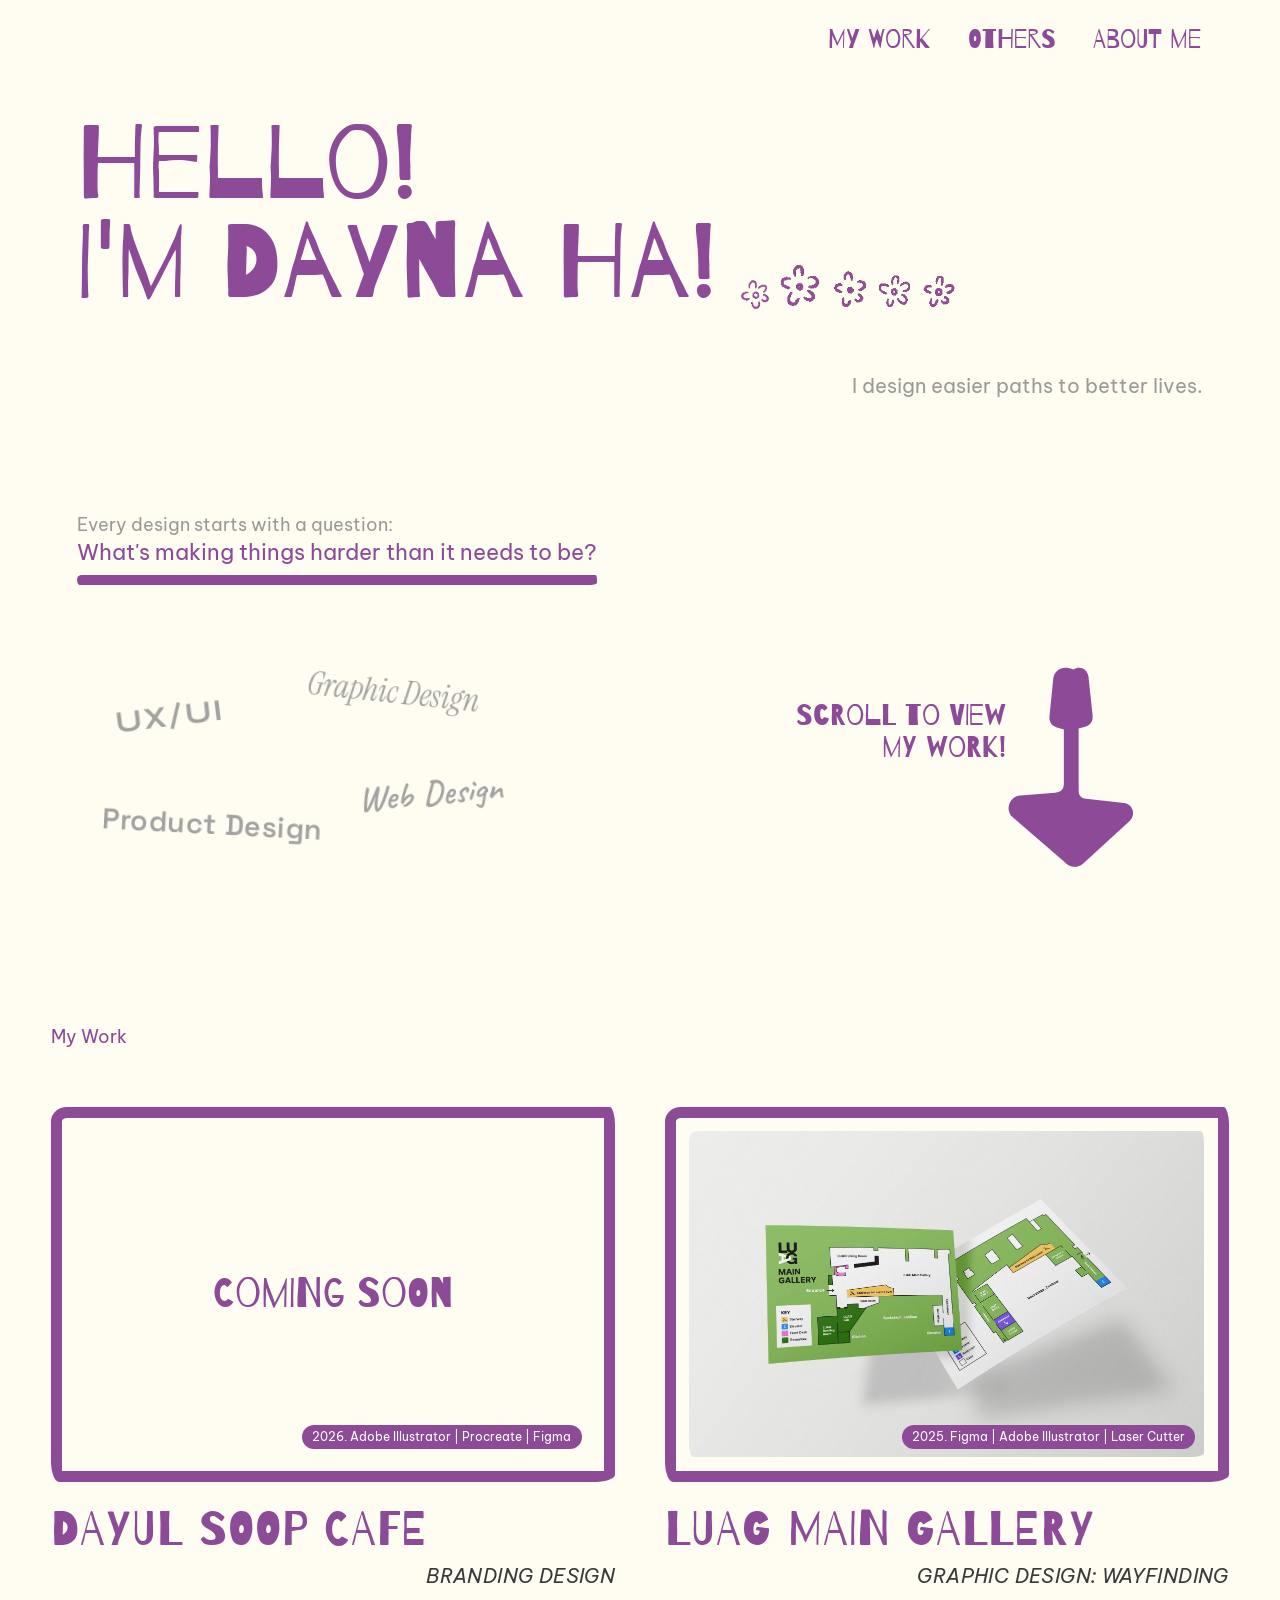
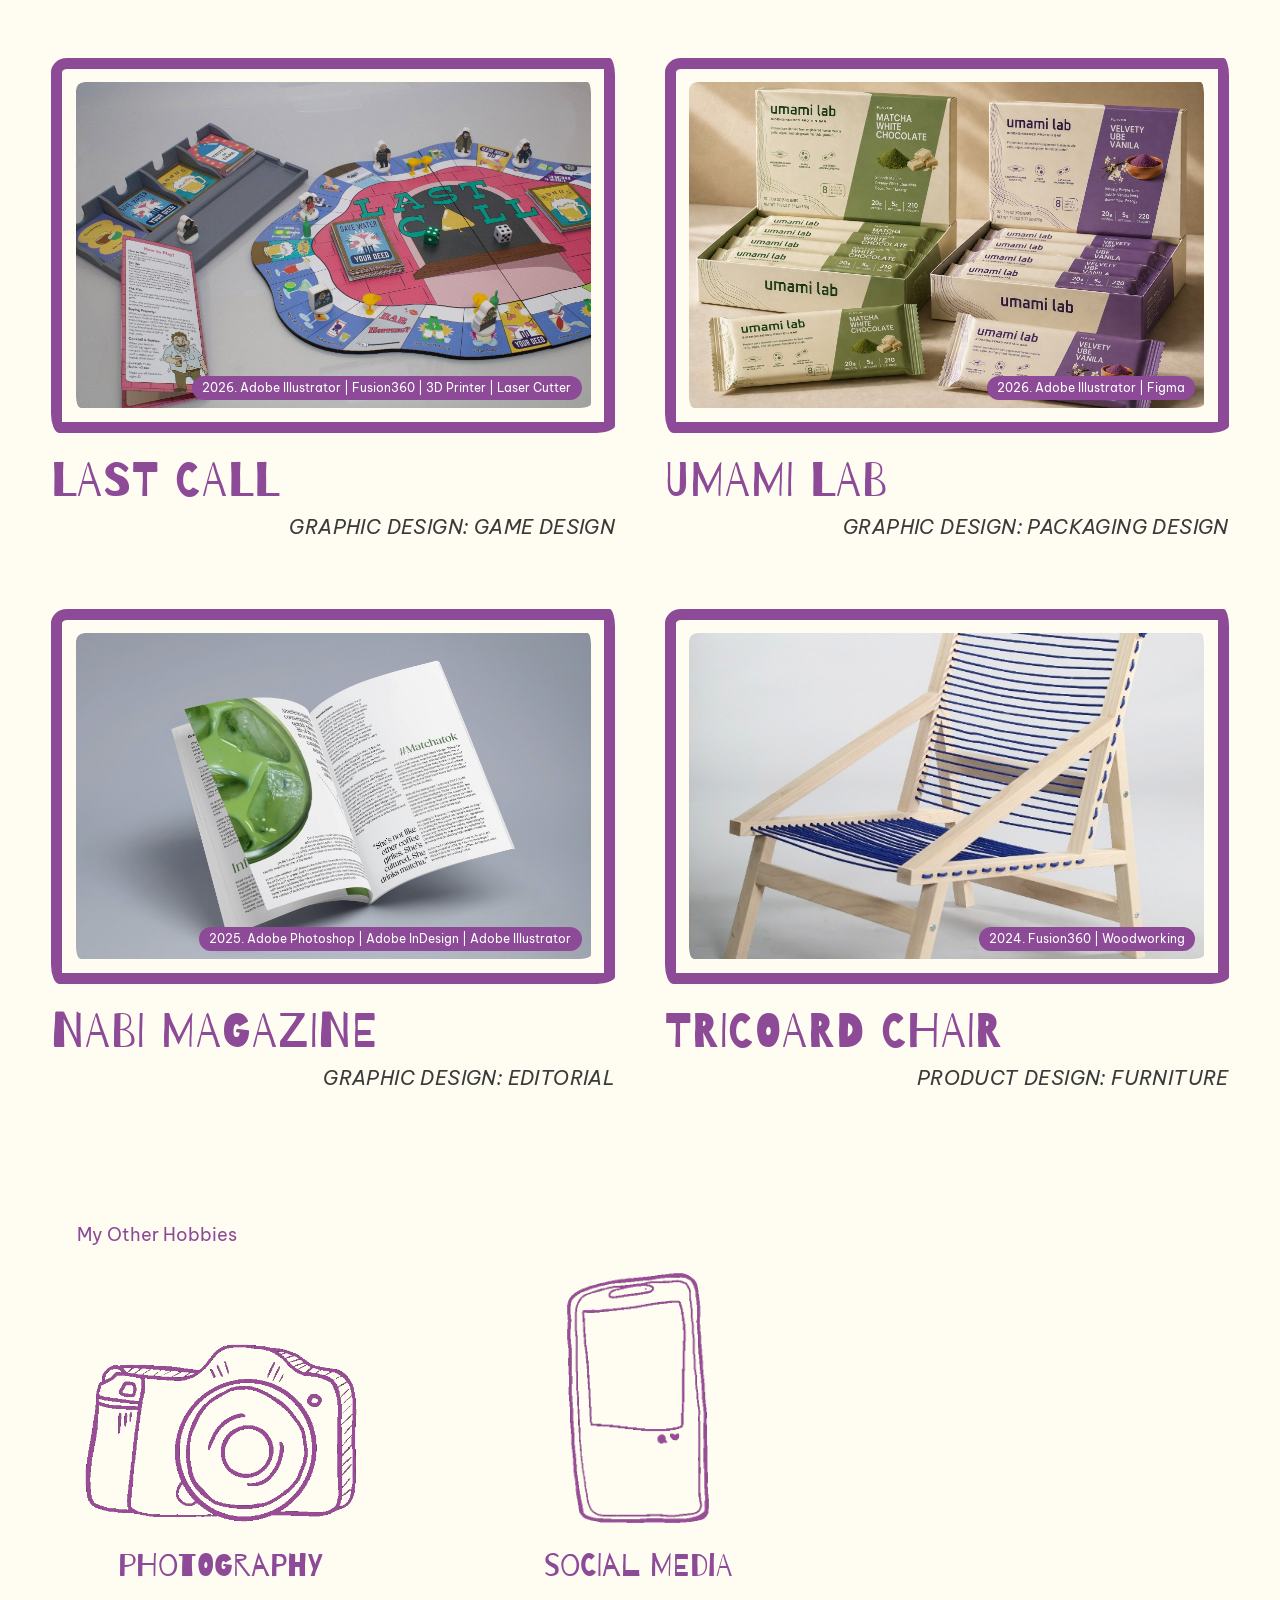
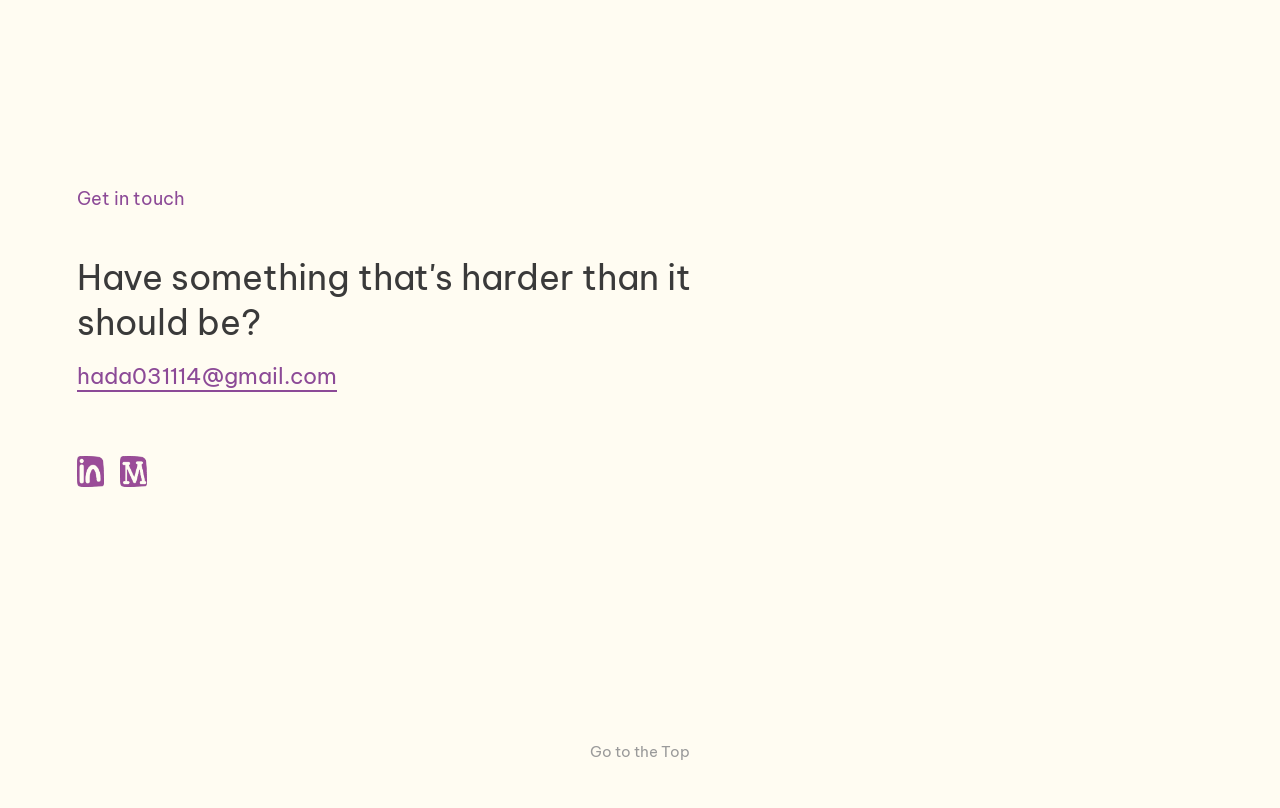
==== index.html @ fc23789c "others update" ====
<!DOCTYPE html>
<html lang="en">
<head>
<meta charset="UTF-8">
<meta name="viewport" content="width=device-width, initial-scale=1.0">
<title>Dayna Ha Portfolio</title>
<link rel="icon" href="assets/favicon.png?v=flower3" type="image/png">
<link rel="apple-touch-icon" href="assets/favicon.png?v=flower3">
<link rel="preconnect" href="https://fonts.googleapis.com">
<link rel="preconnect" href="https://fonts.gstatic.com" crossorigin>
<link href="https://fonts.googleapis.com/css2?family=Barrio&family=Be+Vietnam+Pro:ital,wght@0,400;0,500;0,600;1,400;1,600;1,700&family=Caveat:wght@500;600&family=Instrument+Serif:ital@0;1&family=Space+Grotesk:wght@500;600&family=Syne:wght@600;700&display=swap" rel="stylesheet">
<link rel="stylesheet" href="style.css?v=medium10">
</head>
<body class="be-vietnam-pro-regular">

  <nav class="site-nav" aria-label="Primary">
    <a class="site-nav-link barrio-regular" href="#about">My Work</a>
    <a class="site-nav-link barrio-regular" href="#hobbies">Others</a>
    <a class="site-nav-link barrio-regular" href="about.html" id="navAbout">About Me</a>
  </nav>

  <div class="nav-about-cue" id="navAboutCue" aria-hidden="true">
    <svg class="nav-about-cue-arrow" viewBox="0 0 80 130" xmlns="http://www.w3.org/2000/svg" aria-hidden="true">
      <path fill="currentColor" d="M41.5 8c3.2-2.4 8.2-.6 8.8 4.2l2.4 22.8c.4 3.6-1.6 6-5 6.8l-3.2.8v36.6c0 2.8 1.4 4.4 4.4 4.8l22.2 2.4c5.2.6 7.4 6.8 3.4 10.6L47.2 122c-3.2 3-8.4 2.6-11-.8L5.4 94.6c-4.4-4.6-1.4-12.2 4.8-12.6l20.6-1.6c3.4-.2 5-2.2 5-5.2V43.2l-3.6-1c-3.4-.8-5.4-3.6-4.8-7.2L29.6 13c.8-4.6 5.4-7.8 11.9-5z"/>
    </svg>
  </div>

  <!-- ============ HERO ============ -->
  <div class="hero-pin" id="heroPin">
  <section class="hero" id="hero">
    <div class="hero-top">
      <div class="hero-name-wrap">
        <h1 class="hero-name barrio-regular">
          Hello!<br>
          I'm Dayna Ha!
        </h1>
        <div class="hero-flowers" aria-hidden="true">
          <img class="hero-flower" src="assets/hero-flower-1.png" alt="">
          <img class="hero-flower" src="assets/hero-flower-2.png" alt="">
          <img class="hero-flower" src="assets/hero-flower-3.png" alt="">
          <img class="hero-flower" src="assets/hero-flower-4.png" alt="">
          <img class="hero-flower" src="assets/hero-flower-5.png" alt="">
        </div>
      </div>
      <p class="hero-tagline" id="heroTagline">I design easier paths to better lives.</p>
    </div>

    <div class="hero-question">
      <p class="hero-question-label">Every design starts with a question:</p>
      <p class="hero-question-main">What's making things harder than it needs to <span class="hero-stroke">be?</span></p>
    </div>

    <div class="discipline-scatter" id="disciplines" aria-label="Design disciplines">
      <p class="discipline discipline--ux">UX/UI</p>
      <p class="discipline discipline--graphic">Graphic Design</p>
      <p class="discipline discipline--product">Product Design</p>
      <p class="discipline discipline--web">Web Design</p>
    </div>

    <div class="scroll-cue" id="scrollCue" aria-hidden="true">
      <p class="scroll-cue-label barrio-regular">Scroll to view<br>my work!</p>
      <svg class="scroll-cue-arrow" viewBox="0 0 80 130" xmlns="http://www.w3.org/2000/svg" aria-hidden="true">
        <path fill="currentColor" d="M41.5 8c3.2-2.4 8.2-.6 8.8 4.2l2.4 22.8c.4 3.6-1.6 6-5 6.8l-3.2.8v36.6c0 2.8 1.4 4.4 4.4 4.8l22.2 2.4c5.2.6 7.4 6.8 3.4 10.6L47.2 122c-3.2 3-8.4 2.6-11-.8L5.4 94.6c-4.4-4.6-1.4-12.2 4.8-12.6l20.6-1.6c3.4-.2 5-2.2 5-5.2V43.2l-3.6-1c-3.4-.8-5.4-3.6-4.8-7.2L29.6 13c.8-4.6 5.4-7.8 11.9-5z"/>
      </svg>
    </div>
  </section>
  </div>

  <!-- ============ ABOUT ============ -->
  <section class="panel panel-about" id="about">
    <div class="about-blocks" id="aboutBlocks" aria-hidden="true">
      <div class="block gray" data-tilt="12"></div>
      <div class="block gray" data-tilt="24"></div>
      <div class="block gray" data-tilt="0"></div>
      <div class="block gray" data-tilt="0"></div>
      <div class="block gray" data-tilt="-20"></div>
      <div class="block gray" data-tilt="0"></div>
    </div>

    <div class="panel-inner">
      <span class="panel-index">My Work</span>
      <div class="work-feature-grid">
      <div class="work-feature-coming" aria-label="Dayul soop cafe, coming soon">
        <div class="work-feature-frame">
          <div class="work-feature-coming-frame">
            <span class="work-feature-coming-label barrio-regular">Coming Soon</span>
            <span class="work-feature-meta be-vietnam-pro-regular">2026. Adobe Illustrator | Procreate | Figma</span>
          </div>
          <div class="work-feature-caption">
            <span class="work-feature-name">Dayul soop cafe</span>
            <span class="work-feature-title">BRANDING DESIGN</span>
          </div>
        </div>
      </div>
      <a class="work-feature-link" href="luag.html">
        <div class="work-feature-frame">
          <div class="work-feature-clip">
            <div class="work-feature-media">
            <img
              class="work-feature-image"
              src="assets/luag-main-gallery.png"
              alt="LUAG Main Gallery floor map — wayfinding and room layout"
            >
            </div>
            <span class="work-feature-meta be-vietnam-pro-regular">2025. Figma | Adobe Illustrator | Laser Cutter</span>
          </div>
          <div class="work-feature-caption">
            <span class="work-feature-name">LUAG MAIN GALLERY</span>
            <span class="work-feature-title">GRAPHIC DESIGN: WAYFINDING</span>
          </div>
        </div>
      </a>
      <a class="work-feature-link" href="last-call.html">
        <div class="work-feature-frame">
          <div class="work-feature-clip">
            <div class="work-feature-media">
            <img
              class="work-feature-image"
              src="assets/last-call.png"
              alt="Last Call board game — board, cards, pawns, and how-to-play guide"
            >
            </div>
            <span class="work-feature-meta be-vietnam-pro-regular">2026. Adobe Illustrator | Fusion360 | 3D Printer | Laser Cutter</span>
          </div>
          <div class="work-feature-caption">
            <span class="work-feature-name">LAST CALL</span>
            <span class="work-feature-title">GRAPHIC DESIGN: GAME DESIGN</span>
          </div>
        </div>
      </a>
      <a class="work-feature-link" href="umami-lab.html">
        <div class="work-feature-frame">
          <div class="work-feature-clip">
            <div class="work-feature-media">
            <img
              class="work-feature-image"
              src="assets/umami-lab.png"
              alt="Umami Lab bioengineered protein bars — Matcha White Chocolate and Velvety Ube Vanilla"
            >
            </div>
            <span class="work-feature-meta be-vietnam-pro-regular">2026. Adobe Illustrator | Figma</span>
          </div>
          <div class="work-feature-caption">
            <span class="work-feature-name">UMAMI LAB</span>
            <span class="work-feature-title">GRAPHIC DESIGN: PACKAGING DESIGN</span>
          </div>
        </div>
      </a>
      <a class="work-feature-link" href="matchatok.html">
        <div class="work-feature-frame">
          <div class="work-feature-clip">
            <div class="work-feature-media">
            <img
              class="work-feature-image"
              src="assets/matchatok-magazine.png"
              alt="#Matchatok magazine spread — editorial design on American matcha culture"
            >
            </div>
            <span class="work-feature-meta be-vietnam-pro-regular">2025. Adobe Photoshop | Adobe InDesign | Adobe Illustrator</span>
          </div>
          <div class="work-feature-caption">
            <span class="work-feature-name">NABI Magazine</span>
            <span class="work-feature-title">GRAPHIC DESIGN: EDITORIAL</span>
          </div>
        </div>
      </a>
      <a class="work-feature-link" href="lounge-chair.html">
        <div class="work-feature-frame">
          <div class="work-feature-clip">
            <div class="work-feature-media">
            <img
              class="work-feature-image"
              src="assets/lounge-chair.png"
              alt="Minimalist lounge chair — light wood frame with blue cord seat and backrest"
            >
            </div>
            <span class="work-feature-meta be-vietnam-pro-regular">2024. Fusion360 | Woodworking</span>
          </div>
          <div class="work-feature-caption">
            <span class="work-feature-name">Tricoard Chair</span>
            <span class="work-feature-title">PRODUCT DESIGN: FURNITURE</span>
          </div>
        </div>
      </a>
      </div>
    </div>
  </section>

  <!-- ============ HOBBIES ============ -->
  <section class="panel panel-hobbies" id="hobbies">
    <div class="panel-inner hobbies-inner">
      <span class="panel-index">My Other Hobbies</span>
      <div class="hobby-doodles">
        <a class="hobby-link" href="photography.html">
          <figure class="hobby-item">
            <img
              class="hobby-camera"
              src="assets/hobby-camera.png?v=newcam"
              alt=""
            >
            <figcaption class="hobby-label barrio-regular">photography</figcaption>
          </figure>
        </a>
        <a class="hobby-link" href="social-media.html">
          <figure class="hobby-item">
            <img
              class="hobby-phone"
              src="assets/hobby-phone.png?v=1"
              alt=""
            >
            <figcaption class="hobby-label barrio-regular">social media</figcaption>
          </figure>
        </a>
      </div>
    </div>
  </section>

  <!-- ============ CONTACT ============ -->
  <section class="panel panel-contact" id="contact">
    <div class="panel-inner">
      <span class="panel-index">Get in touch</span>
      <h2>Have something that's harder than it should be?</h2>
      <a class="contact-link" href="mailto:hada031114@gmail.com">hada031114@gmail.com</a>
      <div class="contact-socials">
        <a class="contact-social" href="https://www.linkedin.com/in/daynaha" target="_blank" rel="noopener noreferrer" aria-label="LinkedIn" data-label="LinkedIn">
          <img src="assets/linkedin-icon.png?v=noblack1" alt="" width="355" height="398">
        </a>
        <a class="contact-social" href="https://medium.com/@daynaha" target="_blank" rel="noopener noreferrer" aria-label="Medium" data-label="Medium">
          <img src="assets/medium-icon.png" alt="" width="354" height="398">
        </a>
      </div>
    </div>
  </section>

  <a class="to-top be-vietnam-pro-regular" href="#heroPin" id="toTop">Go to the Top</a>

  <script src="script.js?v=hobbyhover1"></script>
</body>
</html>
---- style.css ----
/* ============ Tokens ============ */
:root {
  --purple: #8c4a97;
  --purple-deep: #6f3a7c;
  --gray: #9a9a9a;
  --gray-dark: #7a7a7a;
  --ink: #3a3a3a;
  --paper: #fffcf2;

  --font-display: "Barrio", system-ui;
  --font-body: "Be Vietnam Pro", sans-serif;
  --section-gap: clamp(2.5rem, 5vh, 4.5rem);
}

.barrio-regular {
  font-family: "Barrio", system-ui;
  font-weight: 400;
  font-style: normal;
}

.be-vietnam-pro-regular {
  font-family: "Be Vietnam Pro", sans-serif;
  font-weight: 400;
  font-style: normal;
}

.be-vietnam-pro-medium {
  font-family: "Be Vietnam Pro", sans-serif;
  font-weight: 500;
  font-style: normal;
}

* { box-sizing: border-box; }

html {
  scroll-behavior: smooth;
}

/* Avoid browser restoring mid-page scroll on refresh */
html, body {
  overflow-anchor: none;
}

body {
  margin: 0;
  background: var(--paper);
  color: var(--ink);
  font-family: "Be Vietnam Pro", sans-serif;
  font-weight: 400;
  font-style: normal;
  overflow-x: hidden;
}

body.custom-cursor-active {
  cursor: none;
}

body.custom-cursor-active a,
body.custom-cursor-active button,
body.custom-cursor-active .site-nav,
body.custom-cursor-active .site-nav-link {
  cursor: none;
}

.custom-cursor {
  position: fixed;
  top: 0;
  left: 0;
  width: 2.55rem;
  aspect-ratio: 559 / 541;
  height: auto;
  margin: 0;
  padding: 0;
  border: none;
  border-radius: 0;
  background: url("assets/cursor.png") no-repeat 0 0 / contain;
  pointer-events: none;
  z-index: 10000;
  transform: translate3d(-100px, -100px, 0);
  transform-origin: 4% 6%;
  backface-visibility: hidden;
  will-change: transform;
}

@media (prefers-reduced-motion: reduce) {
  html { scroll-behavior: auto; }
  .block { animation: none !important; transition: none !important; }
  .scroll-cue-arrow { animation: none; }
  .nav-about-cue-arrow { animation: none; }
  .hero-flower { animation: none !important; }
  .hobby-camera,
  .hobby-phone { animation: none !important; }
  .hobby-camera { transform: rotate(-4deg); }
  .hobby-phone { transform: rotate(5deg); }
  body.custom-cursor-active { cursor: auto; }
  .custom-cursor { display: none; }
}

/* ============ Site nav ============ */
.site-nav {
  position: sticky;
  top: 0;
  z-index: 50;
  display: flex;
  justify-content: flex-end;
  align-items: center;
  flex-wrap: wrap;
  gap: clamp(1rem, 2.5vw, 2.25rem);
  padding: 1.1rem 6vw;
  background: var(--paper);
  overflow: visible;
}

.site-nav-link {
  font-family: var(--font-display);
  font-weight: 400;
  font-size: clamp(1.05rem, 2vw, 1.65rem);
  line-height: 1.2;
  color: var(--purple);
  text-decoration: none;
  flex-shrink: 0;
  white-space: nowrap;
  display: inline-block;
  padding: 0.45rem 0.15rem;
  transform: scale(1);
  transform-origin: center;
  transition: color 0.2s ease, transform 0.18s ease;
}

.site-nav-link:hover,
.site-nav-link.is-hot,
.site-nav-link[aria-current="page"] {
  color: var(--purple-deep);
}

@media (hover: hover) and (pointer: fine) {
  .site-nav-link:hover,
  .site-nav-link.is-hot {
    transform: scale(1.16);
  }
}

.nav-about-cue {
  position: fixed;
  top: 0;
  left: 0;
  z-index: 60;
  color: var(--purple);
  pointer-events: none;
  opacity: 0;
  visibility: hidden;
  transition: opacity 0.35s ease, visibility 0.35s ease;
}

.nav-about-cue.is-visible {
  opacity: 1;
  visibility: visible;
}

.nav-about-cue-arrow {
  width: clamp(2rem, 3.5vw, 2.75rem);
  height: auto;
  display: block;
  transform: rotate(180deg);
  animation: nav-about-bounce 1.8s ease-in-out infinite;
}

@keyframes nav-about-bounce {
  0%, 100% { transform: rotate(180deg) translateY(0); }
  50%      { transform: rotate(180deg) translateY(-24px); }
}

/* ============ Hero ============ */
.hero-pin {
  /* Height set in JS so the hero stays pinned through drop + shake */
  min-height: 100vh;
  position: relative;
}

.hero {
  position: sticky;
  top: 0;
  min-height: 100vh;
  height: 100vh;
  /* One vertical unit: all hero height gaps are multiples of --hero-gap */
  --hero-gap: 3.2vh;
  padding: calc(var(--hero-gap) * 1.25) 6vw calc(var(--hero-gap) * 3.1);
  overflow: hidden;
  background: var(--paper);
  isolation: isolate;
}

.hero.is-releasing {
  overflow: visible;
}

.hero-name-wrap {
  display: inline-grid;
  grid-template-columns: max-content auto;
  align-items: end;
  column-gap: 0.32em;
  max-width: 100%;
}

.hero-name {
  font-family: var(--font-display);
  font-weight: 400;
  color: var(--purple);
  font-size: clamp(3rem, 9vw, 6.5rem);
  line-height: 0.95;
  margin: 0;
  letter-spacing: 0.01em;
}

.hero-flowers {
  display: flex;
  align-items: flex-end;
  gap: 0.22em;
  height: clamp(2rem, 6vw, 4.2rem);
  margin-bottom: 0.14em;
  margin-left: 0.4cm;
  pointer-events: none;
  user-select: none;
}

.hero-flower {
  display: block;
  height: 78%;
  width: auto;
  transform-origin: center center;
  animation: flower-spin 14s linear infinite;
}

.hero-flower:nth-child(1) {
  height: 52%;
}

.hero-flower:nth-child(2) {
  height: 78%;
  animation-duration: 18s;
  animation-direction: reverse;
}

.hero-flower:nth-child(3) {
  height: 68%;
  animation-duration: 11s;
}

.hero-flower:nth-child(4) {
  height: 62%;
  animation-duration: 16s;
  animation-direction: reverse;
}

.hero-flower:nth-child(5) {
  height: 60%;
  animation-duration: 13s;
}

@keyframes flower-spin {
  from { transform: rotate(0deg); }
  to { transform: rotate(360deg); }
}

.hero-word {
  display: inline-block;
  transition: transform 0.18s ease-out;
  will-change: transform;
}

.hero-top,
.hero-question {
  position: relative;
  z-index: 3;
}

.hero-tagline {
  text-align: right;
  color: var(--gray);
  font-size: clamp(1rem, 1.6vw, 1.35rem);
  margin: calc(var(--hero-gap) * 2.7 - 0.5cm) 0 0;
  max-width: 32ch;
  margin-left: auto;
}

.hero-question {
  /* Keep fixed multiple of --hero-gap (includes prior 1.8cm nudge as ratio) */
  margin-top: calc(var(--hero-gap) * 4);
  max-width: none;
}

.hero-question-label {
  color: var(--gray);
  font-size: clamp(0.95rem, 1.4vw, 1.15rem);
  margin: 0 0 0.12em;
}

.hero-question-main {
  position: relative;
  display: inline-block;
  width: fit-content;
  max-width: 100%;
  color: var(--purple);
  font-weight: 400;
  font-size: clamp(0.72rem, 2.6vw + 0.4rem, 1.4rem);
  margin: 0;
  white-space: nowrap;
}

.hero-question-main::after {
  content: "";
  position: absolute;
  left: 0;
  right: 0;
  top: calc(100% + 0.42em);
  bottom: auto;
  height: 0.42em;
  background: var(--purple);
  border-radius: 1em 0.35em 1.4em 0.55em / 0.9em 1.1em 0.45em 1.2em;
  pointer-events: none;
}

.hero-stroke {
  display: inline;
}

/* ============ Falling block field ============ */
.block-field {
  position: absolute;
  right: calc(7vw - 1.5cm);
  bottom: calc(var(--hero-gap, 3.2vh) * -0.6);
  width: min(28vw, 350px);
  height: min(28vw, 350px);
  pointer-events: none;
  z-index: 1;
  --block-size: 26%;
}

.stack-hint {
  position: absolute;
  right: calc(7vw - 1.5cm + min(28vw, 350px) + 1.2rem);
  bottom: calc(var(--hero-gap, 3.2vh) * -0.6 + min(28vw, 350px) * 0.28);
  max-width: min(22ch, 28vw);
  margin: 0;
  font-family: var(--font-display);
  font-weight: 400;
  font-size: clamp(1.05rem, 2vw, 1.55rem);
  line-height: 1.15;
  color: var(--purple);
  text-align: right;
  pointer-events: none;
  z-index: 2;
  opacity: 0;
  transform: translate3d(0, 8px, 0);
  transition: opacity 1.1s ease, transform 1.1s ease;
}

.stack-hint.is-visible {
  opacity: 1;
  transform: translate3d(0, 0, 0);
}

.block {
  position: absolute;
  width: var(--block-size, 26%);
  height: var(--block-size, 26%);
  aspect-ratio: 1 / 1;
  border-radius: 30% 32% 34% 28% / 32% 30% 32% 34%;
  will-change: transform, opacity;
  transform-origin: center center;
  --tilt: 0deg;
  --mag-x: 0px;
  --mag-y: 0px;
  opacity: 0;
  animation: none;
  box-sizing: border-box;
  flex-shrink: 0;
}

.block.gray   { background: var(--gray); }
.block.purple { background: var(--purple); }
.block.to-grey {
  background: var(--gray) !important;
  transition: background 0.35s ease;
  box-shadow: 0 6px 18px rgba(0, 0, 0, 0.12);
}

/* Landing cluster: hover any box to see Scroll! */
.block-field.is-landed:not(.is-exiting) .block {
  pointer-events: auto;
  cursor: none;
}

.block-field.is-landed:not(.is-exiting) .block::after {
  content: "Scroll!";
  position: absolute;
  left: 50%;
  top: 50%;
  transform: translate(-50%, -50%);
  font-family: var(--font-body);
  font-weight: 400;
  font-style: normal;
  font-size: clamp(0.72rem, 1.1vw, 0.9rem);
  line-height: 1;
  color: var(--purple);
  background: #ffffff;
  padding: 0.35rem 0.5rem;
  white-space: nowrap;
  opacity: 0;
  pointer-events: none;
  transition: opacity 0.25s ease;
  z-index: 2;
  box-shadow: 0 3px 10px rgba(0, 0, 0, 0.1);
}

.block-field.is-landed:not(.is-exiting) .block:hover::after {
  opacity: 1;
}

.tower-more {
  position: absolute;
  display: block;
  z-index: 50;
  pointer-events: none;
  opacity: 0;
  visibility: hidden;
  text-decoration: none;
  color: var(--purple);
  font-family: var(--font-body);
  font-weight: 400;
  font-style: normal;
  transition: opacity 0.35s ease;
}

.tower-more.is-ready {
  pointer-events: auto;
  opacity: 1;
  visibility: visible;
}

.tower-more-label {
  position: absolute;
  left: 50%;
  top: 50%;
  transform: translate(-50%, -50%);
  white-space: nowrap;
  font-size: clamp(0.72rem, 1.1vw, 0.85rem);
  letter-spacing: 0.01em;
  opacity: 0;
  transition: opacity 0.3s ease;
  pointer-events: none;
  padding: 0.3rem 0.55rem;
  border-radius: 999px;
  background: #ffffff;
  color: var(--purple);
  box-shadow: 0 3px 12px rgba(0, 0, 0, 0.1);
}

.tower-more.is-ready:hover .tower-more-label,
.tower-more.is-ready:focus-visible .tower-more-label {
  opacity: 1;
}

#cascadeLayer .block {
  width: auto;
  height: auto;
  box-sizing: border-box;
  flex-shrink: 0;
}

.tower-phew {
  position: absolute;
  z-index: 51;
  margin: 0;
  max-width: min(18ch, 32vw);
  font-family: var(--font-display);
  font-weight: 400;
  font-size: clamp(1.15rem, 2.2vw, 1.7rem);
  line-height: 1.1;
  color: var(--purple);
  text-align: right;
  pointer-events: none;
  opacity: 0;
  transform: translate3d(0, 8px, 0);
  transition: opacity 0.7s ease, transform 0.7s ease;
  display: flex;
  flex-direction: column;
  align-items: flex-end;
  gap: 0.55rem;
}

.tower-phew.is-visible {
  opacity: 1;
  transform: translate3d(0, 0, 0);
}

.tower-phew-text {
  display: block;
}

.tower-phew-arrow {
  position: relative;
  display: block;
  width: 52px;
  height: 14px;
  margin-right: 0.15rem;
}

.tower-phew-arrow::before {
  content: "";
  position: absolute;
  left: 0;
  top: 50%;
  width: calc(100% - 11px);
  height: 2px;
  background: var(--purple);
  transform: translateY(-50%);
}

.tower-phew-arrow::after {
  content: "";
  position: absolute;
  right: 0;
  top: 50%;
  width: 0;
  height: 0;
  border-top: 7px solid transparent;
  border-bottom: 7px solid transparent;
  border-left: 12px solid var(--purple);
  transform: translateY(-50%);
}

.to-top {
  display: block;
  width: fit-content;
  margin: 0 auto calc(var(--section-gap, 3.5rem) * 0.7);
  padding: 0 6vw calc(var(--section-gap, 3.5rem) * 0.35);
  color: var(--gray);
  font-family: var(--font-body);
  font-weight: 400;
  font-size: 0.95rem;
  text-decoration: none;
  text-align: center;
  transition: color 0.2s ease;
}

.to-top:hover {
  color: var(--gray-dark);
}

.hobby-detail .to-top {
  margin-bottom: -2cm;
  padding-bottom: 0;
}

/* mid-drop / bounce / exit: JS owns transform */
.block-field.is-dropping .block,
.block-field.is-bouncing .block,
.block-field.is-exiting .block {
  animation: none;
}

.block-field.is-exiting .block,
.block-field.is-bouncing .block {
  opacity: 1 !important;
}

/* after landing in hero: slow shake (keeps going while grey) */
.block-field.is-landed .block {
  opacity: 1;
  animation: shake 1.15s ease-in-out infinite;
}

.block-field.is-exiting .block,
.block-field.is-gone .block {
  opacity: 1;
}

.block-field.is-gone {
  visibility: hidden;
}

/* initial scatter (font-drop landing) */
.block:nth-child(1) { top: 10%; left: 32%; animation-delay: 0s;   --tilt: -20deg; }
.block:nth-child(2) { top: calc(26% + 0.5cm); left: 10%; animation-delay: .5s;  --tilt: 20deg; }
.block:nth-child(3) { top: calc(28% + 0.5cm); left: 50%; animation-delay: 1s;   --tilt: 0deg; }
.block:nth-child(4) { top: calc(48% + 1cm);  left: 2%;  animation-delay: .2s;  --tilt: 0deg; }
.block:nth-child(5) { top: calc(50% + 1cm);  left: 30%; animation-delay: .8s;  --tilt: -20deg; }
.block:nth-child(6) { top: calc(48% + 1cm);  left: 58%; animation-delay: 1.3s; --tilt: 0deg; }

@keyframes shake {
  0%, 100% { transform: rotate(calc(var(--tilt) - 2deg)) translate3d(var(--mag-x, 0px), var(--mag-y, 0px), 0); }
  25%      { transform: rotate(calc(var(--tilt) + 3deg)) translate3d(calc(var(--mag-x, 0px) + 2px), calc(var(--mag-y, 0px) - 1px), 0); }
  50%      { transform: rotate(calc(var(--tilt) - 3deg)) translate3d(calc(var(--mag-x, 0px) - 2px), calc(var(--mag-y, 0px) + 2px), 0); }
  75%      { transform: rotate(calc(var(--tilt) + 2deg)) translate3d(calc(var(--mag-x, 0px) + 1px), calc(var(--mag-y, 0px) - 1px), 0); }
}

/* ============ Discipline scatter (in hero, near scroll arrow) ============ */
.discipline-scatter {
  position: absolute;
  left: 0;
  right: 0;
  bottom: calc(var(--hero-gap) * 3.4);
  z-index: 2;
  width: 100%;
  height: min(32vh, 16rem);
  margin: 0;
  padding: 0;
  background: transparent;
  overflow: visible;
  pointer-events: none;
}

.discipline {
  position: absolute;
  margin: 0;
  color: var(--gray);
  line-height: 1;
  white-space: nowrap;
  opacity: 0.92;
  --mag-x: 0px;
  --mag-y: 0px;
  transform: rotate(var(--tilt, 0deg)) translate3d(var(--mag-x), var(--mag-y), 0);
  will-change: transform;
}

.discipline--ux {
  left: 9vw;
  bottom: 59%;
  --tilt: -7deg;
  font-family: "Syne", "Be Vietnam Pro", sans-serif;
  font-weight: 700;
  font-size: clamp(1.25rem, 2.8vw, 1.9rem);
  letter-spacing: 0.04em;
  animation: discipline-drift-a 7s ease-in-out infinite;
}

.discipline--graphic {
  left: 24vw;
  bottom: 68%;
  --tilt: 6deg;
  font-family: "Instrument Serif", Georgia, serif;
  font-weight: 400;
  font-style: italic;
  font-size: clamp(1.3rem, 3vw, 2rem);
  animation: discipline-drift-b 8.5s ease-in-out infinite;
}

.discipline--product {
  left: 8vw;
  bottom: 17%;
  --tilt: 3deg;
  font-family: "Space Grotesk", "Be Vietnam Pro", sans-serif;
  font-weight: 600;
  font-size: clamp(1.2rem, 2.6vw, 1.8rem);
  letter-spacing: 0.02em;
  animation: discipline-drift-c 6.5s ease-in-out infinite;
}

.discipline--web {
  left: 28vw;
  bottom: 28%;
  --tilt: -5deg;
  font-family: "Caveat", "Barrio", cursive;
  font-weight: 600;
  font-size: clamp(1.5rem, 3.4vw, 2.25rem);
  animation: discipline-drift-a 9s ease-in-out infinite reverse;
}

@keyframes discipline-drift-a {
  0%, 100% { translate: 0 0; }
  50% { translate: 0 -0.35rem; }
}

@keyframes discipline-drift-b {
  0%, 100% { translate: 0 0; }
  50% { translate: 0.25rem -0.2rem; }
}

@keyframes discipline-drift-c {
  0%, 100% { translate: 0 0; }
  50% { translate: -0.2rem 0.25rem; }
}

@media (prefers-reduced-motion: reduce) {
  .discipline { animation: none; }
}

/* About landing cluster — same pile, all grey */
.panel-about {
  overflow: visible;
  border-top: none;
  align-items: flex-start;
  flex-direction: column;
  padding-top: calc(var(--section-gap, 3.5rem) * 1.15);
}

.about-blocks {
  position: absolute;
  right: calc(7vw - 1.5cm);
  bottom: calc(var(--section-gap) * 1.4);
  top: auto;
  width: min(28vw, 350px);
  height: min(28vw, 350px);
  pointer-events: none;
  z-index: 0;
  opacity: 0;
  --block-size: 26%;
}

.about-blocks.is-visible {
  opacity: 1;
}

.about-blocks .block {
  opacity: 0;
  background: var(--gray);
  animation: none;
  box-shadow: 0 6px 18px rgba(0, 0, 0, 0.1);
}

.about-blocks.is-visible .block {
  animation: none;
  opacity: 1;
  transform: rotate(var(--tilt)) translate3d(var(--mag-x, 0px), var(--mag-y, 0px), 0);
}

.about-blocks .block:nth-child(1) { top: 10%; left: 32%; --tilt: -20deg; }
.about-blocks .block:nth-child(2) { top: calc(26% + 0.5cm); left: 10%; --tilt: 20deg; }
.about-blocks .block:nth-child(3) { top: calc(28% + 0.5cm); left: 50%; --tilt: 0deg; }
.about-blocks .block:nth-child(4) { top: calc(48% + 1cm);  left: 2%;  --tilt: 0deg; }
.about-blocks .block:nth-child(5) { top: calc(50% + 1cm);  left: 30%; --tilt: -20deg; }
.about-blocks .block:nth-child(6) { top: calc(48% + 1cm);  left: 58%; --tilt: 0deg; }

.panel-about .panel-inner {
  position: relative;
  z-index: 1;
  transform: none;
  width: 100%;
  max-width: none;
  margin-left: 0;
  margin-right: 0;
}

.panel-about .panel-index {
  font-family: "Be Vietnam Pro", sans-serif;
  font-weight: 400;
  font-style: normal;
  font-size: 1.1rem;
  margin-bottom: calc(var(--section-gap, 3.5rem) * 1.3);
  display: block;
  color: var(--purple);
  position: relative;
  z-index: 2;
}

/* ============ Scroll cue ============ */
.scroll-cue {
  position: absolute;
  right: 14vw;
  bottom: calc(var(--hero-gap) * 3.6);
  left: auto;
  transform: none;
  display: flex;
  align-items: flex-end;
  gap: 0.85rem;
  color: var(--purple);
  z-index: 3;
  pointer-events: none;
}

.scroll-cue-label {
  margin: 0;
  font-family: var(--font-display);
  font-weight: 400;
  font-size: clamp(1.15rem, 2.4vw, 1.8rem);
  line-height: 1.1;
  text-align: right;
  max-width: none;
  flex-shrink: 0;
  transform: translate(calc(2rem + 0.6cm), calc(var(--hero-gap) * -3.9));
}

.scroll-cue-arrow {
  width: clamp(5.5rem, 11vw, 8.5rem);
  height: auto;
  display: block;
  flex-shrink: 0;
  position: relative;
  left: 1cm;
  animation: cue-bounce 1.8s ease-in-out infinite;
}

@keyframes cue-bounce {
  0%, 100% { transform: translateY(0); }
  50%      { transform: translateY(0.35em); }
}

/* ============ Content panels ============ */
.panel {
  position: relative;
  min-height: auto;
  display: flex;
  align-items: center;
  padding: var(--section-gap) 6vw;
  border-top: none;
}

.panel-inner { max-width: 620px; }

.panel-index {
  display: inline-block;
  color: var(--purple);
  font-weight: 400;
  font-size: 1.1rem;
  margin-bottom: var(--section-gap, 3.5rem);
}

.panel h2 {
  font-family: "Be Vietnam Pro", sans-serif;
  font-weight: 400;
  font-size: clamp(1.5rem, 3vw, 2.2rem);
  line-height: 1.3;
  color: var(--ink);
  margin: 0 0 1.2rem;
}

.panel p {
  color: var(--gray-dark);
  font-size: 1.05rem;
  line-height: 1.7;
  max-width: 60ch;
}

.panel-about.panel {
  padding-left: 4vw;
  padding-right: 4vw;
}

.panel-about .panel-inner {
  max-width: none;
  width: 100%;
}

.panel-about .work-feature-grid {
  display: grid;
  grid-template-columns: repeat(2, minmax(0, 1fr));
  gap: calc(var(--section-gap, 3.5rem) * 1.55) calc(var(--section-gap, 3.5rem) * 1.1);
  width: 100%;
  margin: calc(var(--section-gap, 3.5rem) * 0.45) 0 calc(var(--section-gap, 3.5rem) * 0.55);
}

.panel-about .work-feature-link {
  display: block;
  width: 100%;
  max-width: none;
  margin: 0;
  text-decoration: none;
  color: inherit;
}

.panel-about .work-feature-link:last-of-type {
  margin-bottom: 0;
}

.panel-about .work-feature-frame {
  display: block;
  width: 100%;
  padding: 0;
  border-radius: 0;
  background: transparent;
}

.panel-about .work-feature-caption {
  display: flex;
  flex-direction: column;
  align-items: stretch;
  gap: 0.35rem;
  margin-top: 1.25rem;
}

.panel-about .work-feature-name {
  font-family: var(--font-display);
  font-weight: 400;
  font-style: normal;
  font-size: clamp(2.1rem, 3.8vw, 3.2rem);
  color: var(--purple);
  letter-spacing: 0.02em;
  text-transform: uppercase;
  flex-shrink: 0;
  align-self: flex-start;
}

.panel-about .work-feature-title {
  display: block;
  margin-top: 0;
  font-family: var(--font-body);
  font-weight: 400;
  font-style: italic;
  font-size: clamp(1rem, 1.6vw, 1.25rem);
  color: var(--ink);
  text-align: right;
  letter-spacing: 0.02em;
  text-transform: uppercase;
  align-self: stretch;
}

.panel-about .work-feature-meta {
  position: absolute;
  right: calc(var(--media-inset) + var(--meta-gap));
  bottom: calc(var(--media-inset) + var(--meta-gap));
  z-index: 2;
  display: block;
  width: fit-content;
  max-width: calc(100% - (var(--media-inset) * 2) - 0.5rem);
  margin: 0;
  padding: 0.28rem 0.65rem;
  border-radius: 999px;
  background: var(--purple);
  color: #ffffff;
  font-family: var(--font-body);
  font-weight: 400;
  font-style: normal;
  font-size: clamp(0.65rem, 1vw, 0.78rem);
  line-height: 1.2;
  white-space: nowrap;
  overflow: hidden;
  text-overflow: ellipsis;
}

.panel-about .work-feature-clip {
  --media-inset: 0.85rem;
  --meta-gap: 0.55rem;
  position: relative;
  border-radius: 1em 0.35em 1.4em 0.55em / 0.9em 1.1em 0.45em 1.2em;
  overflow: hidden;
  aspect-ratio: 1024 / 682;
  width: 100%;
  margin: 0;
  border: 0.7rem solid var(--purple);
  background: var(--paper);
  padding: var(--media-inset);
  box-shadow: none;
  box-sizing: border-box;
}

.panel-about .work-feature-media {
  position: absolute;
  inset: var(--media-inset);
  overflow: hidden;
  border-radius: 0.55em 0.2em 0.75em 0.3em / 0.5em 0.65em 0.25em 0.7em;
}

.panel-about .work-feature-image {
  display: block;
  width: 100%;
  height: 100%;
  object-fit: cover;
  object-position: center center;
  border-radius: inherit;
  transition: transform 0.5s ease, filter 0.35s ease;
  transform-origin: center center;
  will-change: transform;
}

.panel-about .work-feature-image--raised {
  object-position: center calc(50% - 3cm);
}

@media (hover: hover) and (pointer: fine) {
  .panel-about .work-feature-link:hover .work-feature-image {
    transform: scale(1.12);
    filter: brightness(0.72);
  }
}

.panel-about .work-feature-coming {
  display: block;
  width: 100%;
}

.panel-about .work-feature-coming-frame {
  --media-inset: 0.85rem;
  --meta-gap: 0.55rem;
  position: relative;
  display: flex;
  align-items: center;
  justify-content: center;
  aspect-ratio: 1024 / 682;
  width: 100%;
  border: 0.7rem solid var(--purple);
  border-radius: 1em 0.35em 1.4em 0.55em / 0.9em 1.1em 0.45em 1.2em;
  background: var(--paper);
  box-sizing: border-box;
  padding: 0.85rem;
  overflow: hidden;
}

.panel-about .work-feature-coming-label {
  font-family: var(--font-display);
  font-weight: 400;
  font-size: clamp(1.8rem, 3.2vw, 2.8rem);
  line-height: 1;
  color: var(--purple);
  text-align: center;
}

/* ============ Project pages ============ */
.project-page {
  min-height: 100vh;
}

.project {
  max-width: 980px;
  margin: 0 auto;
  padding: 8vh 6vw 12vh;
}

.about-page {
  max-width: none;
  width: 100%;
  margin-left: 0;
  margin-right: 0;
  padding-top: 2.5vh;
  padding-left: 4vw;
  padding-right: 4vw;
  padding-bottom: 10vh;
  box-sizing: border-box;
}

.about-page .project-back {
  margin-bottom: 1.25rem;
}

.about-page .project-index,
.about-page .about-name,
.about-page .about-tagline {
  position: relative;
  top: 0.5cm;
}

.about-page .about-copy p {
  max-width: none;
  width: 100%;
}

.project-back {
  display: inline-block;
  margin-bottom: 2.5rem;
  color: var(--purple);
  font-size: 0.95rem;
  text-decoration: none;
  border-bottom: 1px solid transparent;
  transition: border-color 0.2s ease;
}

.project-back:hover {
  border-color: var(--purple);
}

.project-index {
  display: block;
  color: var(--purple);
  font-weight: 500;
  font-size: clamp(1.1rem, 1.8vw, 1.4rem);
  margin-bottom: 0.85rem;
}

.project-title {
  font-family: "Be Vietnam Pro", sans-serif;
  font-weight: 400;
  font-size: clamp(1.5rem, 3vw, 2.2rem);
  line-height: 1.3;
  color: var(--ink);
  margin: 0 0 2rem;
}

.about-name {
  font-family: var(--font-display);
  color: var(--purple);
  font-size: clamp(2.4rem, 7vw, 4.8rem);
  line-height: 0.95;
  margin: 0 0 1.2rem;
}

.about-tagline {
  color: var(--gray);
  font-size: clamp(1rem, 1.6vw, 1.35rem);
  margin: 0 0 2.5rem;
  max-width: none;
  white-space: nowrap;
}

.about-layout {
  display: grid;
  grid-template-columns: minmax(300px, 440px) minmax(0, 1fr);
  gap: clamp(2rem, 4vw, 3.5rem);
  align-items: start;
  width: 100%;
  margin-left: 0;
}

.about-copy {
  font-family: var(--font-body);
  width: 100%;
}

.about-copy p,
.about-copy strong {
  font-family: var(--font-body);
  font-weight: 400;
}

.about-copy strong {
  font-weight: 500;
  color: var(--ink);
}

.about-photo {
  margin: 0;
  display: flex;
  flex-direction: column;
  align-items: stretch;
  gap: 0.85rem;
}

.about-photo-frame {
  border-radius: 0;
  overflow: hidden;
  aspect-ratio: 1 / 1;
  width: 100%;
  max-width: 440px;
  margin: 0;
  border: none;
  background: transparent;
  padding: 0;
  box-sizing: border-box;
}

.about-photo-image {
  display: block;
  width: 100%;
  height: 100%;
  object-fit: cover;
  object-position: center center;
  border-radius: 0;
}

.about-resume {
  font-family: var(--font-display);
  font-weight: 400;
  font-size: clamp(1.15rem, 2vw, 1.55rem);
  line-height: 1.2;
  color: var(--purple);
  text-decoration: none;
  text-align: center;
  max-width: 440px;
  margin-top: 0.4cm;
  border: none;
  border-bottom: 2px solid var(--purple);
  padding: 0 0 0.15rem;
  align-self: center;
  background: none;
  cursor: pointer;
}

.about-resume:hover {
  color: var(--purple-deep);
  border-bottom-color: var(--purple-deep);
}

.resume-preview {
  position: fixed;
  inset: 0;
  z-index: 200;
  display: flex;
  align-items: center;
  justify-content: center;
  padding: 4vh 4vw;
  opacity: 0;
  visibility: hidden;
  pointer-events: none;
  transition: opacity 0.25s ease, visibility 0.25s ease;
}

.resume-preview.is-open {
  opacity: 1;
  visibility: visible;
  pointer-events: auto;
}

.resume-preview-backdrop {
  position: absolute;
  inset: 0;
  background: rgba(40, 30, 45, 0.55);
}

.resume-preview-dialog {
  position: relative;
  z-index: 1;
  display: flex;
  flex-direction: column;
  width: min(920px, 100%);
  height: min(88vh, 980px);
  background: var(--paper);
  border: none;
  border-radius: 0.75rem;
  overflow: hidden;
  box-shadow: 0 18px 48px rgba(0, 0, 0, 0.18);
}

.resume-preview-bar {
  display: flex;
  align-items: center;
  justify-content: space-between;
  gap: 1rem;
  flex-wrap: wrap;
  padding: 0.85rem 1.1rem;
  border-bottom: 1px solid rgba(140, 74, 151, 0.25);
  background: var(--paper);
}

.resume-preview-title {
  margin: 0;
  font-family: var(--font-display);
  font-weight: 400;
  font-size: clamp(1.2rem, 2.4vw, 1.7rem);
  color: var(--purple);
}

.resume-preview-actions {
  display: flex;
  align-items: center;
  gap: 0.75rem;
}

.resume-preview-open,
.resume-preview-close {
  font-family: var(--font-body);
  font-size: 0.95rem;
  color: var(--purple);
  background: none;
  border: none;
  border-bottom: 1.5px solid var(--purple);
  padding: 0.15rem 0;
  cursor: pointer;
  text-decoration: none;
}

.resume-preview-open:hover,
.resume-preview-close:hover {
  color: var(--purple-deep);
  border-bottom-color: var(--purple-deep);
}

.resume-preview-frame {
  flex: 1;
  width: 100%;
  border: 0;
  background: #f3efe6;
}

.project-hero-frame {
  width: 90%;
  max-width: min(90%, 738px);
  margin: 0 auto 2rem;
  padding: 0;
  border-radius: 0;
  background: transparent;
}

.project-hero-clip {
  border-radius: 1em 0.35em 1.4em 0.55em / 0.9em 1.1em 0.45em 1.2em;
  overflow: hidden;
  aspect-ratio: 1024 / 682;
  border: 0.85rem solid var(--purple);
  background: var(--paper);
  padding: 1.15rem;
  box-shadow: none;
  box-sizing: border-box;
}

.project-hero-clip img {
  display: block;
  width: 100%;
  height: 100%;
  object-fit: cover;
  object-position: center center;
  border-radius: 0.55em 0.2em 0.75em 0.3em / 0.5em 0.65em 0.25em 0.7em;
}

.project-hero-clip img.is-raised {
  object-position: center calc(50% - 3cm);
}

.project-body p {
  color: var(--gray-dark);
  font-size: 1.05rem;
  line-height: 1.7;
  max-width: 60ch;
  margin: 0 0 1.2rem;
}

.panel-about h2,
.panel-about p {
  font-family: "Be Vietnam Pro", sans-serif;
  font-weight: 400;
  font-style: normal;
}

.panel-about h2 {
  font-size: clamp(1.15rem, 2.2vw, 1.55rem);
  line-height: 1.35;
}

.panel-about p {
  font-size: 0.92rem;
  line-height: 1.65;
}


/* ============ Hobbies ============ */
.panel-hobbies {
  align-items: flex-start;
  flex-direction: column;
  padding-top: calc(var(--section-gap, 3.5rem) * 1.4);
  padding-bottom: calc(var(--section-gap, 3.5rem) * 2);
}

.hobbies-inner {
  max-width: none;
  width: 100%;
}

.panel-hobbies .panel-index {
  margin-bottom: 0.25rem;
}

.hobby-doodles {
  display: flex;
  align-items: flex-end;
  flex-wrap: wrap;
  gap: clamp(5rem, 14vw, 12rem);
  margin-top: 1rem;
}

.hobby-item {
  display: flex;
  flex-direction: column;
  align-items: center;
  margin: 0;
}

.hobby-link {
  display: block;
  color: inherit;
  text-decoration: none;
  transform-origin: center 58%;
  transition: transform 0.22s ease;
}

.hobby-link:hover,
.hobby-link.is-hot,
.hobby-link:focus-visible {
  transform: scale(1.1);
}

.hobby-link:hover .hobby-camera,
.hobby-link.is-hot .hobby-camera,
.hobby-link:hover .hobby-phone,
.hobby-link.is-hot .hobby-phone {
  animation-duration: 0.85s;
}

.hobby-link:focus-visible {
  outline: 2px solid var(--purple);
  outline-offset: 0.6rem;
}

.hobby-label {
  margin-top: clamp(0.85rem, 1.8vw, 1.4rem);
  color: var(--purple);
  font-size: clamp(1.35rem, 2.5vw, 2.05rem);
  line-height: 0.9;
  text-align: center;
}

.hobby-camera,
.hobby-phone {
  display: block;
  max-width: 100%;
  height: auto;
  transform-origin: center center;
  animation: hobby-shake 4.2s ease-in-out infinite;
}

.hobby-camera {
  width: min(28vw, 18rem);
  --tilt: -4deg;
}

.hobby-phone {
  height: min(34vw, 16.5rem);
  width: auto;
  --tilt: 5deg;
  animation-duration: 4.8s;
  animation-delay: -1.6s;
}

@keyframes hobby-shake {
  0%, 100% { transform: rotate(calc(var(--tilt) - 3deg)); }
  25%      { transform: rotate(calc(var(--tilt) + 4deg)); }
  50%      { transform: rotate(calc(var(--tilt) - 4deg)); }
  75%      { transform: rotate(calc(var(--tilt) + 3deg)); }
}

.hobby-page {
  max-width: none;
  width: 100%;
  margin-left: 0;
  margin-right: 0;
  padding-top: 4vh;
  padding-left: 6vw;
  padding-right: 6vw;
  box-sizing: border-box;
}

.hobby-page-title {
  font-family: var(--font-display);
  font-weight: 400;
  color: var(--purple);
  font-size: clamp(2.6rem, 8vw, 5.2rem);
  line-height: 0.95;
  margin: 0 0 1.1rem;
}

.hobby-page-lead {
  max-width: 38ch;
  margin: 0;
  color: var(--ink);
  font-size: clamp(1rem, 1.5vw, 1.2rem);
  line-height: 1.65;
}

.hobby-gallery {
  margin-top: 2.75rem;
  max-width: 980px;
}

.hobby-gallery-empty {
  display: flex;
  align-items: center;
  justify-content: center;
  width: 100%;
  min-height: min(42vh, 22rem);
  border: 0.7rem solid var(--purple);
  border-radius: 1em 0.35em 1.4em 0.55em / 0.9em 1.1em 0.45em 1.2em;
  background: var(--paper);
  box-sizing: border-box;
  padding: 1.5rem;
}

.hobby-gallery-empty-label {
  font-weight: 400;
  font-size: clamp(1.8rem, 4vw, 3rem);
  line-height: 1;
  color: var(--purple);
  text-align: center;
}

.hobby-detail {
  padding-top: 0.35rem;
}

.hobby-detail .project-back {
  margin-bottom: 0;
}

.hobby-nav {
  display: flex;
  align-items: center;
  justify-content: space-between;
  gap: 1rem;
  margin-bottom: calc(0.55rem + 0.3cm);
}

.hobby-next {
  display: inline-block;
  color: var(--purple);
  font-size: 0.95rem;
  text-decoration: none;
  border-bottom: 1px solid transparent;
  transition: border-color 0.2s ease;
  white-space: nowrap;
}

.hobby-next:hover {
  border-color: var(--purple);
}

.hobby-detail .hobby-page-title {
  font-size: clamp(2.1rem, 6vw, 3.6rem);
  margin-bottom: 0.45rem;
}

.hobby-detail .hobby-page-lead {
  margin-bottom: 0;
}

.ig-profile {
  margin-top: 2.4rem;
  max-width: 58rem;
}

.ig-profile-top {
  display: flex;
  align-items: center;
  gap: clamp(1.4rem, 5vw, 4.25rem);
}

.ig-avatar-wrap {
  flex: 0 0 auto;
  width: clamp(6.4rem, 18vw, 9.4rem);
  aspect-ratio: 1;
  border-radius: 50%;
  padding: 0.28rem;
  border: 0.22rem solid var(--purple);
  box-sizing: border-box;
  background: var(--paper);
  overflow: hidden;
}

.ig-avatar {
  display: block;
  width: 100%;
  height: 100%;
  object-fit: cover;
  object-position: 50% 46%;
  border-radius: 50%;
}

.ig-profile-meta {
  min-width: 0;
}

.ig-username {
  display: flex;
  align-items: center;
  gap: 0.4rem;
  margin: 0 0 0.85rem;
  font-weight: 500;
  font-size: clamp(1.15rem, 2.5vw, 1.55rem);
  color: var(--ink);
  line-height: 1.2;
}

.ig-verified {
  display: block;
  width: 1.15em;
  height: 1.15em;
  flex-shrink: 0;
}

.ig-stats {
  display: flex;
  flex-wrap: wrap;
  gap: 0.35rem 1.6rem;
  list-style: none;
  margin: 0;
  padding: 0;
  color: var(--ink);
  font-size: 0.95rem;
}

.ig-stats strong {
  font-weight: 500;
  color: var(--purple);
  margin-right: 0.28rem;
}

.ig-name {
  margin: 1.2rem 0 0.2rem;
  font-weight: 500;
  color: var(--ink);
}

.ig-bio {
  margin: 0;
  max-width: 38ch;
  color: var(--ink);
  font-size: clamp(1rem, 1.5vw, 1.15rem);
  line-height: 1.65;
}

.ig-actions {
  display: flex;
  flex-wrap: wrap;
  gap: 0.55rem;
  margin-top: 1.15rem;
  max-width: 22rem;
}

.ig-action {
  flex: 1 1 8.5rem;
  font-family: var(--font-body);
  font-weight: 500;
  font-size: 0.95rem;
  line-height: 1;
  padding: 0.62rem 1rem;
  border-radius: 0.55rem;
  border: 0.16rem solid var(--purple);
  background: var(--paper);
  color: var(--purple);
}

.ig-follow {
  background: var(--purple);
  color: var(--paper);
}

.ig-follow.is-following {
  background: var(--paper);
  color: var(--purple);
}

.ig-action:hover {
  border-color: var(--purple-deep);
}

.ig-follow:hover {
  background: var(--purple-deep);
  color: var(--paper);
}

.ig-follow.is-following:hover {
  background: var(--paper);
  color: var(--purple-deep);
}

.ig-message:hover {
  color: var(--purple-deep);
}

.ig-dialog {
  position: fixed;
  inset: 0;
  z-index: 230;
  display: flex;
  align-items: center;
  justify-content: center;
  padding: 1.5rem;
  opacity: 0;
  visibility: hidden;
  pointer-events: none;
  transition: opacity 0.22s ease, visibility 0.22s ease;
}

.ig-dialog.is-open {
  opacity: 1;
  visibility: visible;
  pointer-events: auto;
}

.ig-dialog-backdrop {
  position: absolute;
  inset: 0;
  background: rgba(140, 74, 151, 0.18);
}

.ig-dialog-card {
  position: relative;
  z-index: 1;
  width: min(22rem, 100%);
  padding: 1.6rem 1.4rem 1.35rem;
  background: var(--paper);
  border: 0.22rem solid var(--purple);
  border-radius: 0.9rem;
  text-align: center;
}

.ig-dialog-title {
  margin: 0;
  font-size: clamp(1.35rem, 3.4vw, 1.85rem);
  line-height: 1.15;
  color: var(--purple);
}

.ig-dialog-choices {
  display: flex;
  justify-content: center;
  gap: 0.65rem;
  margin-top: 1.15rem;
}

.ig-dialog-choice {
  min-width: 5.4rem;
  font-family: var(--font-body);
  font-weight: 500;
  font-size: 0.95rem;
  padding: 0.52rem 1.1rem;
  border-radius: 0.5rem;
  border: 0.16rem solid var(--purple);
  background: var(--paper);
  color: var(--purple);
}

.ig-dialog-choice.is-yes {
  background: var(--purple);
  color: var(--paper);
}

.ig-dialog-choice:hover {
  border-color: var(--purple-deep);
}

.ig-dialog-choice.is-yes:hover {
  background: var(--purple-deep);
}

.ig-dialog-choice.is-no:hover {
  color: var(--purple-deep);
}

.ig-confetti {
  position: fixed;
  inset: 0;
  z-index: 220;
  width: 100%;
  height: 100%;
  pointer-events: none;
}

.ig-grid {
  display: grid;
  grid-template-columns: repeat(4, minmax(0, 1fr));
  align-items: start;
  gap: 0.28rem;
  margin-top: 2.1rem;
  margin-bottom: 4rem;
  max-width: none;
  width: 100%;
}

.ig-cell {
  aspect-ratio: 1;
  background: rgba(140, 74, 151, 0.06);
  border: 1px solid rgba(140, 74, 151, 0.18);
  box-sizing: border-box;
}

.ig-cell-post {
  aspect-ratio: auto;
  position: relative;
  display: block;
  width: 100%;
  margin: 0;
  padding: 0;
  border: 0;
  background: none;
  cursor: pointer;
  overflow: hidden;
}

.ig-cell-post::after {
  content: "";
  position: absolute;
  inset: 0;
  background: rgba(26, 16, 30, 0);
  transition: background 0.2s ease;
  pointer-events: none;
}

.ig-cell-post:hover::after {
  background: rgba(26, 16, 30, 0.38);
}

.ig-cell-post img {
  display: block;
  width: 100%;
  height: auto;
}

.ig-cell-multi {
  position: absolute;
  top: 0.4rem;
  right: 0.4rem;
  z-index: 1;
  width: 1.15rem;
  height: 1.15rem;
  color: var(--paper);
  filter: drop-shadow(0 1px 2px rgba(40, 30, 45, 0.45));
  pointer-events: none;
}

.ig-cell-play {
  position: absolute;
  top: 50%;
  left: 50%;
  z-index: 1;
  width: 2.4rem;
  height: 2.4rem;
  transform: translate(-50%, -50%);
  color: #1a101e;
  filter: drop-shadow(0 2px 6px rgba(40, 30, 45, 0.35));
  pointer-events: none;
}

.ig-cell-hover-label {
  position: absolute;
  inset: 0;
  z-index: 2;
  display: flex;
  align-items: center;
  justify-content: center;
  margin: 0;
  padding: 0.6rem;
  color: var(--paper);
  font-family: var(--font-body);
  font-weight: 500;
  font-size: 0.95rem;
  line-height: 1.1;
  text-align: center;
  opacity: 0;
  transition: opacity 0.2s ease;
  pointer-events: none;
}

.ig-cell-post-label:hover .ig-cell-hover-label {
  opacity: 1;
}

.photo-panel-count {
  margin: 0 0 0 auto;
  font-family: var(--font-body);
  font-size: 0.9rem;
  color: var(--purple);
  white-space: nowrap;
}

.ig-cell-soon {
  display: flex;
  align-items: center;
  justify-content: center;
  padding: 0.6rem;
  background: var(--paper);
  border: 0.18rem solid var(--purple);
}

.ig-cell-label {
  font-size: clamp(0.95rem, 2.4vw, 1.35rem);
  color: var(--purple);
  text-align: center;
  line-height: 1;
}

.photography-page {
  padding-top: 0;
  padding-bottom: 0;
}

.photo-pin {
  margin-top: 0;
  margin-left: -6vw;
  margin-right: -6vw;
  width: calc(100% + 12vw);
}

.photo-carousel {
  position: sticky;
  top: 4.3rem;
  height: calc(100svh - 4.3rem);
  max-height: none;
  display: flex;
  flex-direction: column;
  align-items: stretch;
  justify-content: flex-start;
  overflow-x: auto;
  overflow-y: hidden;
  box-sizing: border-box;
  padding: 0 0 calc(1rem + 0.7cm);
  touch-action: pan-y;
  -webkit-overflow-scrolling: touch;
}

.photo-carousel.is-scroll-driven {
  overflow: clip;
}

.photo-intro {
  flex: 0 0 auto;
  padding: 0 6vw calc(2.9rem - 0.2cm);
}

.photo-track {
  display: flex;
  align-items: stretch;
  flex: 1 1 auto;
  min-height: 0;
  gap: 1.15rem;
  padding: 0 6vw;
  will-change: transform;
}

.photo-slide {
  margin: 0;
  flex: 0 0 auto;
  height: 100%;
  display: flex;
  align-items: center;
}

.photo-slide-open {
  display: flex;
  align-items: center;
  height: 100%;
  margin: 0;
  padding: 0;
  border: 0;
  background: none;
  cursor: pointer;
}

.photo-slide img {
  display: block;
  height: 100%;
  width: auto;
  object-fit: contain;
  border-radius: 0.85em 0.28em 1.1em 0.4em / 0.7em 0.9em 0.35em 0.95em;
  user-select: none;
  pointer-events: none;
}

.photo-panel {
  position: fixed;
  inset: 0;
  z-index: 200;
  display: flex;
  align-items: center;
  justify-content: center;
  padding: 4vh 4vw;
  opacity: 0;
  visibility: hidden;
  pointer-events: none;
  transition: opacity 0.25s ease, visibility 0.25s ease;
}

.photo-panel.is-open {
  opacity: 1;
  visibility: visible;
  pointer-events: auto;
}

.photo-panel-backdrop {
  position: absolute;
  inset: 0;
  background: rgba(40, 30, 45, 0.55);
}

.photo-panel-dialog {
  position: relative;
  z-index: 1;
  display: flex;
  flex-direction: column;
  width: min(1080px, 100%);
  max-height: min(90vh, 980px);
  background: var(--paper);
  border-radius: 0.75rem;
  overflow: hidden;
  box-shadow: 0 18px 48px rgba(0, 0, 0, 0.18);
}

.photo-panel-bar {
  display: flex;
  align-items: center;
  justify-content: space-between;
  gap: 1rem;
  padding: 0.85rem 1.1rem;
  border-bottom: 1px solid rgba(140, 74, 151, 0.25);
}

.photo-panel-title {
  margin: 0;
  font-family: var(--font-display);
  font-weight: 400;
  font-size: clamp(1.15rem, 2.4vw, 1.7rem);
  color: var(--purple);
  line-height: 1.15;
}

.photo-panel-close {
  flex-shrink: 0;
  font-family: var(--font-body);
  font-size: 0.95rem;
  color: var(--purple);
  background: none;
  border: none;
  border-bottom: 1.5px solid var(--purple);
  padding: 0.15rem 0;
  cursor: pointer;
}

.photo-panel-close:hover {
  color: var(--purple-deep);
  border-bottom-color: var(--purple-deep);
}

.photo-panel-frame {
  display: flex;
  align-items: center;
  justify-content: center;
  padding: 1rem 1.1rem 1.2rem;
  min-height: 0;
  background: var(--paper);
}

.photo-panel-frame img {
  display: block;
  max-width: 100%;
  max-height: min(74vh, 820px);
  width: auto;
  height: auto;
  object-fit: contain;
}

.photo-panel-nav {
  position: absolute;
  top: 50%;
  z-index: 2;
  transform: translateY(-50%);
  width: 2.7rem;
  height: 2.7rem;
  display: grid;
  place-items: center;
  padding: 0;
  border: 0;
  border-radius: 50%;
  background: var(--paper);
  color: var(--purple);
  cursor: pointer;
  box-shadow: 0 6px 18px rgba(0, 0, 0, 0.12);
}

.photo-panel-nav svg {
  display: block;
  width: 1.15rem;
  height: 1.15rem;
}

.photo-panel-nav.is-prev {
  left: max(0.6rem, 1.5vw);
}

.photo-panel-nav.is-next {
  right: max(0.6rem, 1.5vw);
}

.photo-panel-nav:hover {
  color: var(--purple-deep);
}

.ig-post-panel {
  padding: 1.25rem;
}

.ig-post-panel .photo-panel-backdrop {
  background: rgba(26, 16, 30, 0.68);
}

.ig-post-stage {
  position: relative;
  z-index: 1;
  display: flex;
  align-items: center;
  gap: 0.7rem;
  max-width: 100%;
}

.ig-post-panel .photo-panel-nav {
  position: static;
  top: auto;
  left: auto;
  right: auto;
  bottom: auto;
  transform: none;
  flex-shrink: 0;
}

.ig-post-panel #igPostImage {
  display: block;
  max-width: calc((100vw - 8.5rem) * 0.8);
  max-height: min(73.6vh, 784px);
  width: auto;
  height: auto;
  object-fit: contain;
}

.ig-post-panel #igPostVideo {
  display: none;
  max-width: calc((100vw - 8.5rem) * 0.8);
  max-height: min(73.6vh, 784px);
  width: auto;
  height: auto;
  background: #1a101e;
}

.ig-post-panel.is-video-only .photo-panel-nav {
  display: none;
}

.ig-post-panel.is-showing-video #igPostImage {
  display: none !important;
}

.ig-post-panel.is-showing-video #igPostVideo {
  display: block !important;
}

@media (prefers-reduced-motion: reduce) {
  .photo-pin {
    height: auto !important;
  }

  .photo-carousel {
    position: relative;
    top: auto;
    height: auto;
    overflow-x: auto;
    overflow-y: hidden;
    scroll-snap-type: x mandatory;
    -webkit-overflow-scrolling: touch;
  }

  .photo-track {
    transform: none !important;
    flex: 0 0 auto;
    height: min(58vh, calc(100svh - 14rem));
  }

  .photo-slide {
    scroll-snap-align: start;
  }

  .photo-panel {
    transition: none;
  }
}

.panel-contact {
  align-items: flex-start;
  min-height: auto;
  padding-top: calc(var(--section-gap, 3.5rem) * 4 - 1.7cm);
  padding-bottom: calc(var(--section-gap, 3.5rem) * 5 + 0.8cm);
}

.contact-link {
  display: inline-block;
  margin-top: calc(0.5rem - 0.3cm);
  color: var(--purple);
  font-size: 1.4rem;
  font-weight: 400;
  text-decoration: none;
  border-bottom: 2px solid var(--purple);
}

.contact-link:hover { color: var(--purple-deep); border-color: var(--purple-deep); }

.contact-socials {
  display: flex;
  align-items: center;
  gap: 0.75rem;
  margin-top: 4rem;
}

.contact-socials .contact-social:last-child {
  margin-left: 0.1cm;
}

.contact-social {
  position: relative;
  display: block;
  line-height: 0;
  text-decoration: none;
}

.contact-social img {
  display: block;
  width: calc(2.85rem * 0.6);
  height: auto;
  transition: transform 0.22s ease;
  transform-origin: center center;
}

.contact-social::after {
  content: attr(data-label);
  position: absolute;
  left: 50%;
  top: calc(100% + 0.45rem);
  bottom: auto;
  transform: translateX(-50%) translateY(-0.2rem);
  padding: 0.28rem 0.55rem;
  border: 2px solid var(--purple);
  border-radius: 0.35rem;
  background: #fff;
  color: var(--purple);
  font-family: "Be Vietnam Pro", sans-serif;
  font-size: 0.72rem;
  font-weight: 600;
  letter-spacing: 0.02em;
  line-height: 1.2;
  white-space: nowrap;
  pointer-events: none;
  opacity: 0;
  visibility: hidden;
  transition: opacity 0.18s ease, transform 0.18s ease, visibility 0.18s;
  z-index: 5;
}

.contact-social:hover img,
.contact-social:focus-visible img {
  transform: scale(1.18);
}

.contact-social:hover::after,
.contact-social:focus-visible::after {
  opacity: 1;
  visibility: visible;
  transform: translateX(-50%) translateY(0);
}

@media (prefers-reduced-motion: reduce) {
  .contact-social img,
  .contact-social::after {
    transition: none;
  }
}

/* ============ Responsive ============ */
@media (max-width: 960px) {
  .site-nav {
    padding: 0.95rem 5vw;
    gap: 1.35rem;
  }

  .hero {
    padding-left: 5vw;
    padding-right: 5vw;
  }

  .panel {
    padding-left: 5vw;
    padding-right: 5vw;
  }

  .panel-about.panel {
    padding-left: 5vw;
    padding-right: 5vw;
  }

  .panel-about .work-feature-name {
    font-size: clamp(1.75rem, 5.5vw, 2.6rem);
  }

  .panel-about .work-feature-clip,
  .panel-about .work-feature-coming-frame {
    --media-inset: 0.65rem;
    border-width: 0.55rem;
    padding: var(--media-inset);
  }

  .scroll-cue {
    right: 6vw;
  }

  .scroll-cue-arrow {
    width: clamp(3.5rem, 14vw, 5.5rem);
  }

  .scroll-cue-label {
    font-size: clamp(1rem, 3.2vw, 1.35rem);
  }

  .project {
    padding: 6vh 5vw 10vh;
  }

  .about-page {
    padding-left: 5vw;
    padding-right: 5vw;
  }

  .project-hero-frame {
    width: 100%;
    max-width: 100%;
  }

  .project-hero-clip {
    border-width: 0.55rem;
    padding: 0.75rem;
  }
}

@media (max-width: 800px) {
  .about-layout {
    grid-template-columns: 1fr;
    gap: 1.75rem;
  }

  .about-photo {
    display: flex;
    justify-content: flex-start;
    max-width: 360px;
  }

  .about-photo-frame {
    max-width: 100%;
  }

  .about-resume {
    max-width: 100%;
    align-self: flex-start;
  }

  .about-tagline {
    white-space: normal;
    max-width: 36ch;
  }

  .panel-about .work-feature-grid {
    grid-template-columns: 1fr;
  }

  .panel-about .work-feature-title {
    text-align: left;
  }

  .panel-about .work-feature-meta {
    max-width: calc(100% - (var(--media-inset) * 2) - 0.5rem);
    white-space: normal;
    line-height: 1.25;
  }

  .resume-preview {
    padding: 0;
    align-items: stretch;
  }

  .resume-preview-dialog {
    width: 100%;
    height: 100%;
    max-height: 100%;
    border-radius: 0;
  }

  .photo-panel {
    padding: 0;
    align-items: stretch;
  }

  .photo-panel-dialog {
    width: 100%;
    max-height: 100%;
    height: 100%;
    border-radius: 0;
  }

  .photo-panel-frame img {
    max-height: calc(100vh - 5.5rem);
  }

  .photo-panel-nav {
    top: auto;
    bottom: 1.1rem;
    transform: none;
  }

  .photo-panel-nav.is-prev {
    left: 1rem;
  }

  .photo-panel-nav.is-next {
    right: 1rem;
  }

  .ig-post-panel {
    padding: 0.75rem;
    align-items: center;
  }

  .ig-post-panel .photo-panel-nav {
    position: static;
    transform: none;
  }

  .ig-post-panel #igPostImage,
  .ig-post-panel #igPostVideo {
    max-height: 68.8vh;
    max-width: calc((100vw - 6.5rem) * 0.8);
  }
}

@media (max-width: 640px) {
  .site-nav {
    justify-content: flex-end;
    padding: 0.85rem 5vw;
    gap: 1rem;
  }

  .hobby-doodles {
    margin-top: 0.75rem;
    gap: 3.25rem;
  }

  .hobby-camera {
    width: min(48vw, 14rem);
  }

  .hobby-phone {
    height: min(42vw, 13rem);
  }

  .ig-profile-top {
    gap: 1.1rem;
  }

  .ig-stats {
    gap: 0.2rem 1rem;
    font-size: 0.85rem;
  }

  .ig-grid {
    grid-template-columns: repeat(2, minmax(0, 1fr));
    gap: 0.18rem;
  }

  .site-nav-link {
    font-size: clamp(1.05rem, 4.5vw, 1.35rem);
    padding: 0.35rem 0;
  }

  .discipline-scatter {
    height: min(28vh, 12rem);
    bottom: calc(var(--hero-gap) * 3.8);
  }

  .discipline--ux { left: 5vw; bottom: 70%; }
  .discipline--graphic { left: 18vw; bottom: 70%; }
  .discipline--product { left: 5vw; bottom: 26%; }
  .discipline--web { left: 22vw; bottom: 32%; }

  .hero {
    min-height: 100svh;
    height: 100svh;
    padding-left: 5vw;
    padding-right: 5vw;
  }

  .hero-name-wrap {
    grid-template-columns: minmax(0, max-content) auto;
    column-gap: 0.2em;
  }

  .hero-name {
    font-size: clamp(2.45rem, 12vw, 3.6rem);
  }

  .hero-flowers {
    height: clamp(1.2rem, 8vw, 2.1rem);
  }

  .hero-tagline {
    max-width: 28ch;
    font-size: clamp(0.95rem, 3.8vw, 1.15rem);
  }

  .block-field,
  .about-blocks {
    width: min(46vw, 190px);
    height: min(46vw, 190px);
    right: 4vw;
  }

  .block-field {
    bottom: calc(var(--hero-gap, 3.2vh) * 0.6);
  }

  .about-blocks {
    bottom: calc(var(--section-gap, 3.5rem) * 0.7);
  }

  .stack-hint {
    right: 4vw;
    left: auto;
    bottom: calc(var(--hero-gap, 3.2vh) * 0.6 + min(46vw, 190px) + 0.5rem);
    max-width: min(22ch, 58vw);
    text-align: right;
    font-size: clamp(0.95rem, 3.8vw, 1.2rem);
  }

  .tower-phew {
    max-width: min(16ch, 42vw);
    font-size: clamp(1rem, 4vw, 1.35rem);
  }

  .scroll-cue {
    right: 5vw;
    left: auto;
  }

  .scroll-cue-label {
    font-size: clamp(0.95rem, 4vw, 1.2rem);
  }

  .scroll-cue-arrow {
    width: clamp(2.75rem, 12vw, 4rem);
  }

  .panel {
    padding-left: 5vw;
    padding-right: 5vw;
  }

  .panel-about.panel {
    padding-left: 5vw;
    padding-right: 5vw;
  }

  .panel-index {
    margin-bottom: 2.5rem;
    font-size: 1rem;
  }

  .panel h2 {
    font-size: clamp(1.25rem, 5.5vw, 1.7rem);
  }

  .panel p,
  .project-body p,
  .about-copy p {
    font-size: 1rem;
    line-height: 1.65;
  }

  .panel-about .work-feature-clip,
  .panel-about .work-feature-coming-frame {
    --media-inset: 0.5rem;
    border-width: 0.45rem;
    padding: var(--media-inset);
  }

  .panel-about .work-feature-caption {
    margin-top: 0.9rem;
    gap: 0.25rem;
  }

  .panel-about .work-feature-coming-label {
    font-size: clamp(1.45rem, 7vw, 2rem);
  }

  .contact-link {
    font-size: clamp(1.05rem, 4.5vw, 1.25rem);
    word-break: break-word;
  }

  .to-top {
    font-size: 0.9rem;
  }

  .project {
    padding: 4vh 5vw 8vh;
  }

  .project-back {
    margin-bottom: 3.5rem;
    font-size: 0.9rem;
  }

  .project-title {
    margin-bottom: 1.4rem;
  }

  .about-page {
    padding-top: 1.5vh;
    padding-bottom: 8vh;
  }

  .about-page .project-index,
  .about-page .about-name,
  .about-page .about-tagline {
    top: 0;
  }

  .about-name {
    font-size: clamp(2.1rem, 10vw, 3.2rem);
  }

  .about-tagline {
    margin-bottom: 1.75rem;
    font-size: clamp(0.95rem, 3.8vw, 1.15rem);
  }

  .about-photo {
    max-width: 100%;
  }

  .about-resume {
    font-size: clamp(1.05rem, 4.5vw, 1.35rem);
  }

  .project-hero-frame {
    margin-bottom: 1.5rem;
  }

  .project-hero-clip {
    border-width: 0.45rem;
    padding: 0.55rem;
  }

  .project-hero-clip img.is-raised,
  .panel-about .work-feature-image--raised {
    object-position: center 40%;
  }

  .custom-cursor {
    display: none !important;
  }

  body.custom-cursor-active {
    cursor: auto;
  }

  body.custom-cursor-active a,
  body.custom-cursor-active button {
    cursor: pointer;
  }

  .nav-about-cue {
    display: none;
  }
}

@media (max-width: 400px) {
  .hero-name {
    font-size: clamp(2.15rem, 11.5vw, 2.8rem);
  }

  .hero-flowers {
    height: clamp(1.05rem, 7.5vw, 1.7rem);
  }

  .block-field,
  .about-blocks {
    width: min(42vw, 160px);
    height: min(42vw, 160px);
  }

  .panel-about .work-feature-meta {
    font-size: 0.62rem;
    padding: 0.22rem 0.45rem;
  }
}
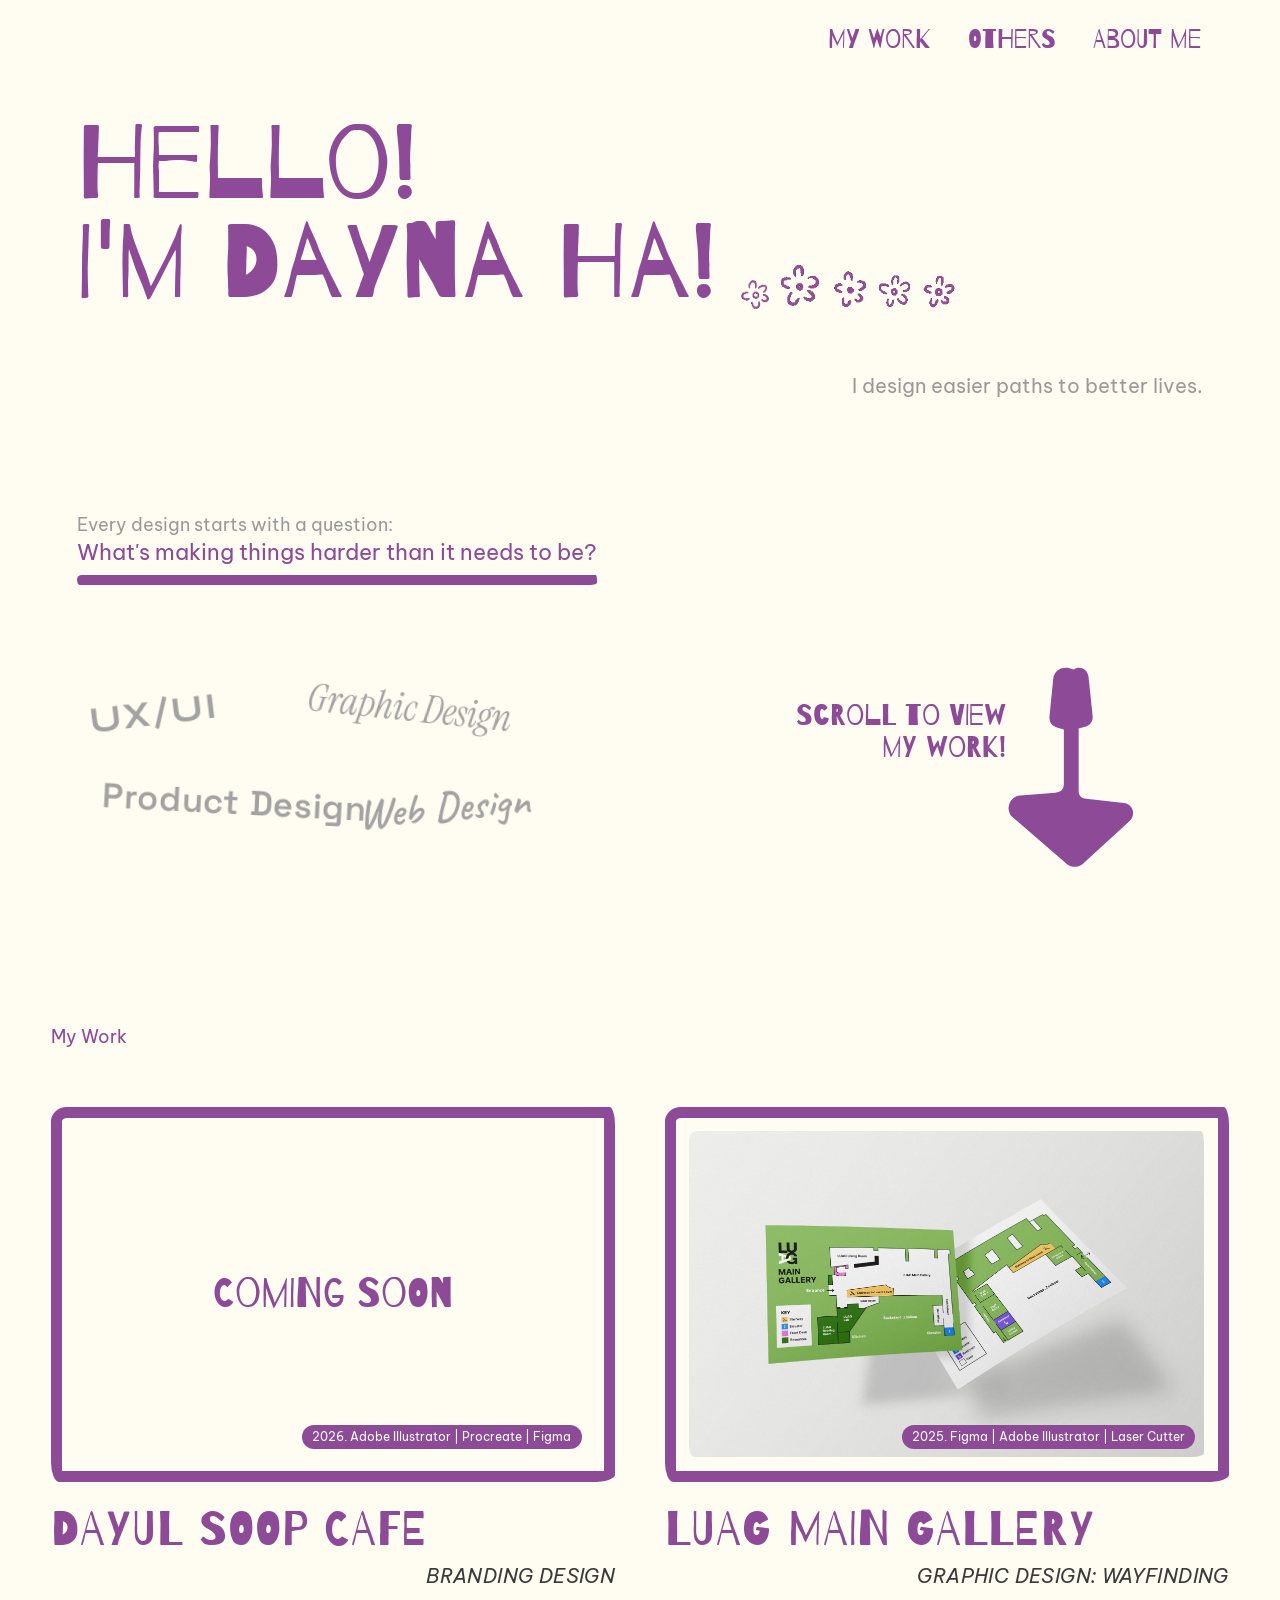
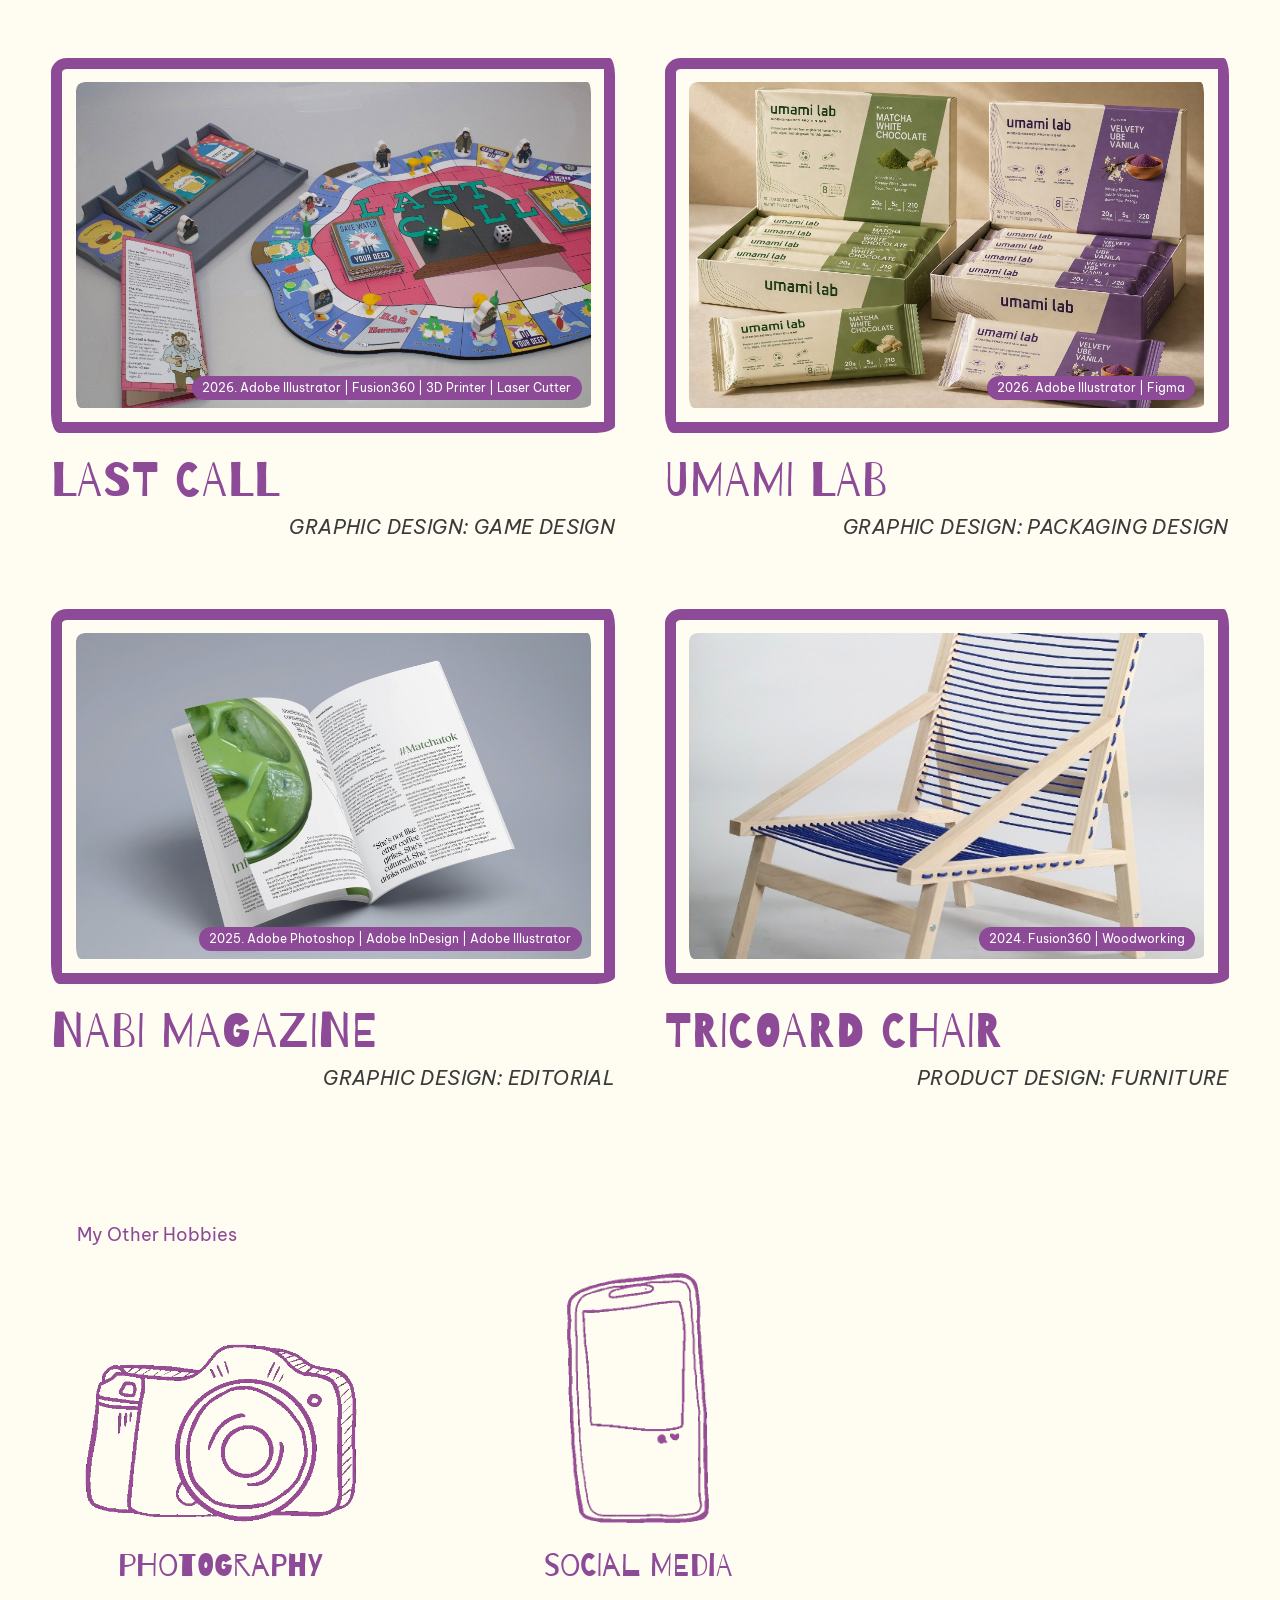
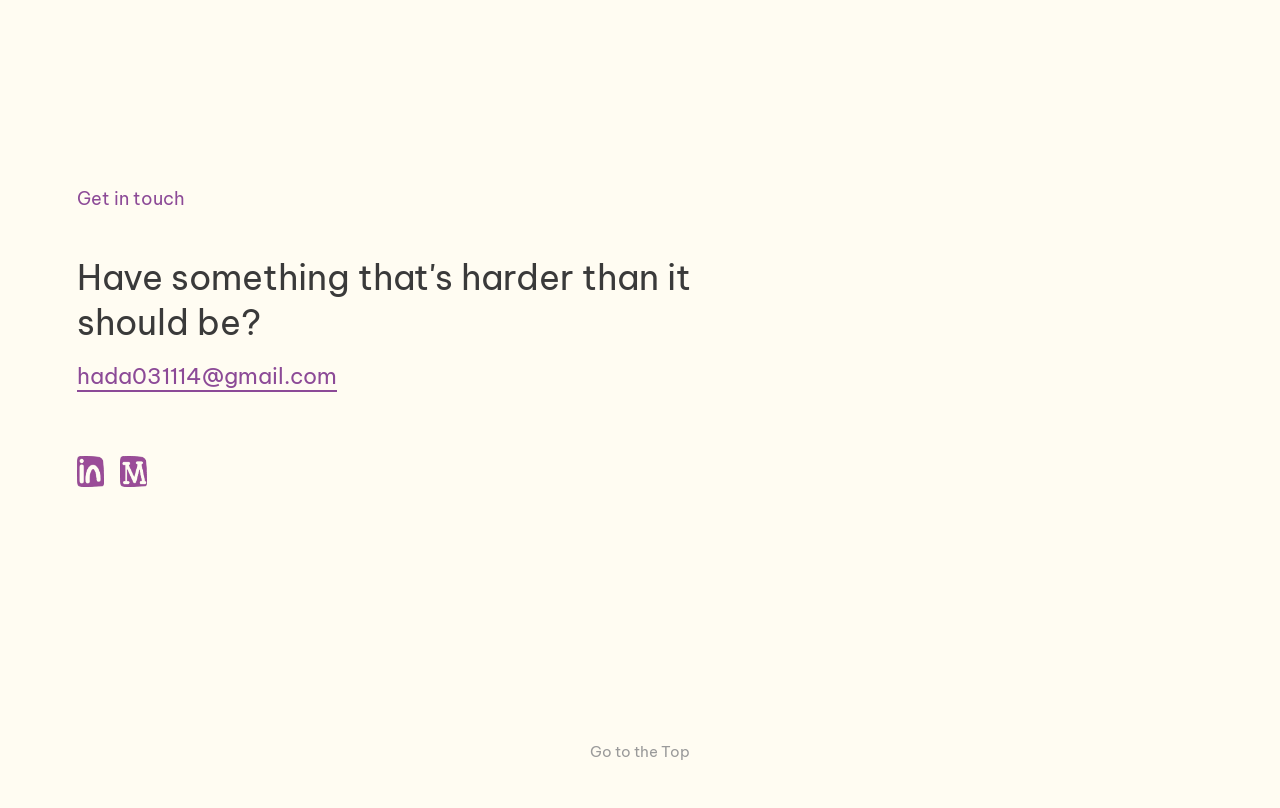
==== commit c26c30d6: "homepage" ====
--- a/index.html
+++ b/index.html
@@ -9,7 +9,7 @@
 <link rel="preconnect" href="https://fonts.googleapis.com">
 <link rel="preconnect" href="https://fonts.gstatic.com" crossorigin>
 <link href="https://fonts.googleapis.com/css2?family=Barrio&family=Be+Vietnam+Pro:ital,wght@0,400;0,500;0,600;1,400;1,600;1,700&family=Caveat:wght@500;600&family=Instrument+Serif:ital@0;1&family=Space+Grotesk:wght@500;600&family=Syne:wght@600;700&display=swap" rel="stylesheet">
-<link rel="stylesheet" href="style.css?v=medium10">
+<link rel="stylesheet" href="style.css?v=medium16">
 </head>
 <body class="be-vietnam-pro-regular">
 
--- a/style.css
+++ b/style.css
@@ -625,45 +625,45 @@
 }
 
 .discipline--ux {
-  left: 9vw;
-  bottom: 59%;
+  left: calc(9vw - 0.7cm);
+  bottom: calc(59%);
   --tilt: -7deg;
   font-family: "Syne", "Be Vietnam Pro", sans-serif;
   font-weight: 700;
-  font-size: clamp(1.25rem, 2.8vw, 1.9rem);
+  font-size: calc(1.2 * clamp(1.25rem, 2.8vw, 1.9rem));
   letter-spacing: 0.04em;
   animation: discipline-drift-a 7s ease-in-out infinite;
 }
 
 .discipline--graphic {
   left: 24vw;
-  bottom: 68%;
+  bottom: calc(68% - 0.5cm);
   --tilt: 6deg;
   font-family: "Instrument Serif", Georgia, serif;
   font-weight: 400;
   font-style: italic;
-  font-size: clamp(1.3rem, 3vw, 2rem);
+  font-size: calc(1.2 * clamp(1.3rem, 3vw, 2rem));
   animation: discipline-drift-b 8.5s ease-in-out infinite;
 }
 
 .discipline--product {
   left: 8vw;
-  bottom: 17%;
+  bottom: calc(17% + 0.5cm);
   --tilt: 3deg;
   font-family: "Space Grotesk", "Be Vietnam Pro", sans-serif;
   font-weight: 600;
-  font-size: clamp(1.2rem, 2.6vw, 1.8rem);
+  font-size: calc(1.2 * clamp(1.2rem, 2.6vw, 1.8rem));
   letter-spacing: 0.02em;
   animation: discipline-drift-c 6.5s ease-in-out infinite;
 }
 
 .discipline--web {
   left: 28vw;
-  bottom: 28%;
+  bottom: calc(28% - 0.5cm);
   --tilt: -5deg;
   font-family: "Caveat", "Barrio", cursive;
   font-weight: 600;
-  font-size: clamp(1.5rem, 3.4vw, 2.25rem);
+  font-size: calc(1.2 * clamp(1.5rem, 3.4vw, 2.25rem));
   animation: discipline-drift-a 9s ease-in-out infinite reverse;
 }
 
@@ -2442,10 +2442,10 @@
     bottom: calc(var(--hero-gap) * 3.8);
   }
 
-  .discipline--ux { left: 5vw; bottom: 70%; }
-  .discipline--graphic { left: 18vw; bottom: 70%; }
-  .discipline--product { left: 5vw; bottom: 26%; }
-  .discipline--web { left: 22vw; bottom: 32%; }
+  .discipline--ux { left: calc(5vw - 0.7cm); bottom: calc(70%); }
+  .discipline--graphic { left: 18vw; bottom: calc(70% - 0.5cm); }
+  .discipline--product { left: 5vw; bottom: calc(26% + 0.5cm); }
+  .discipline--web { left: 22vw; bottom: calc(32% - 0.5cm); }
 
   .hero {
     min-height: 100svh;
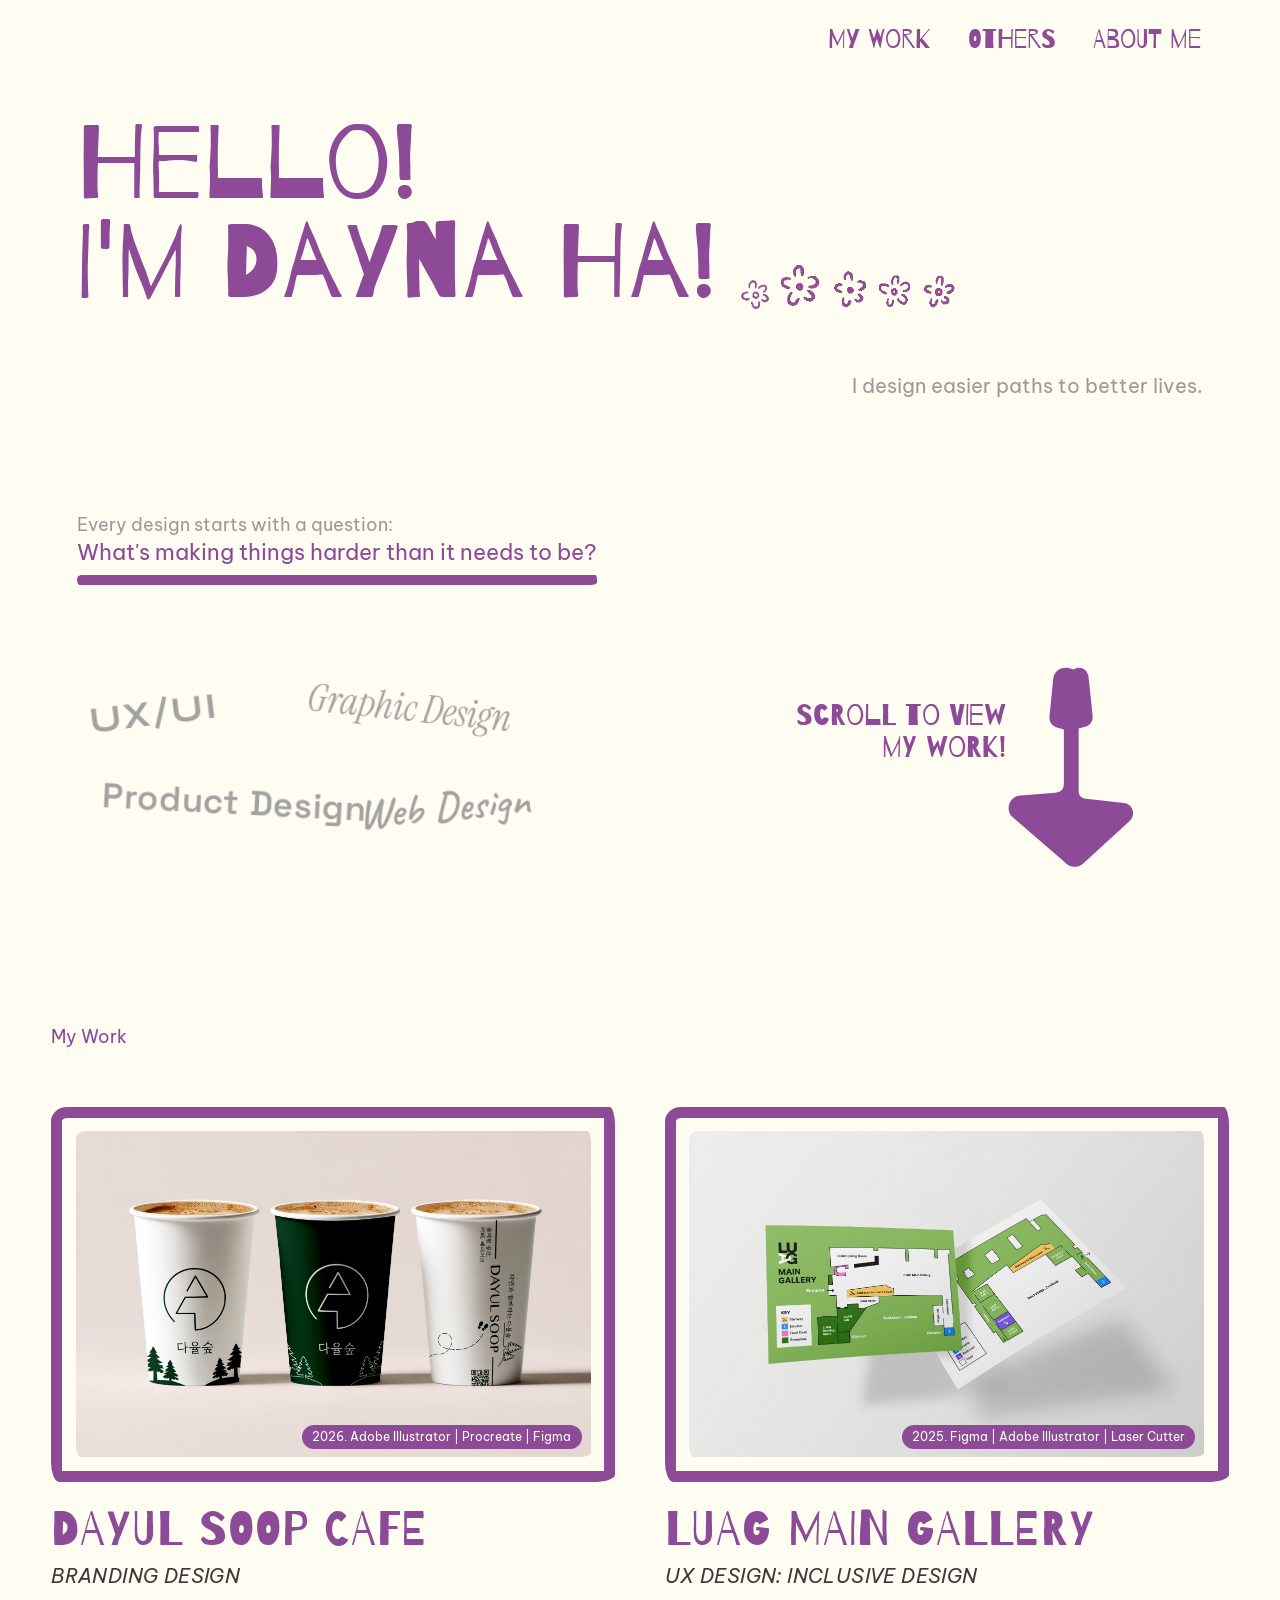
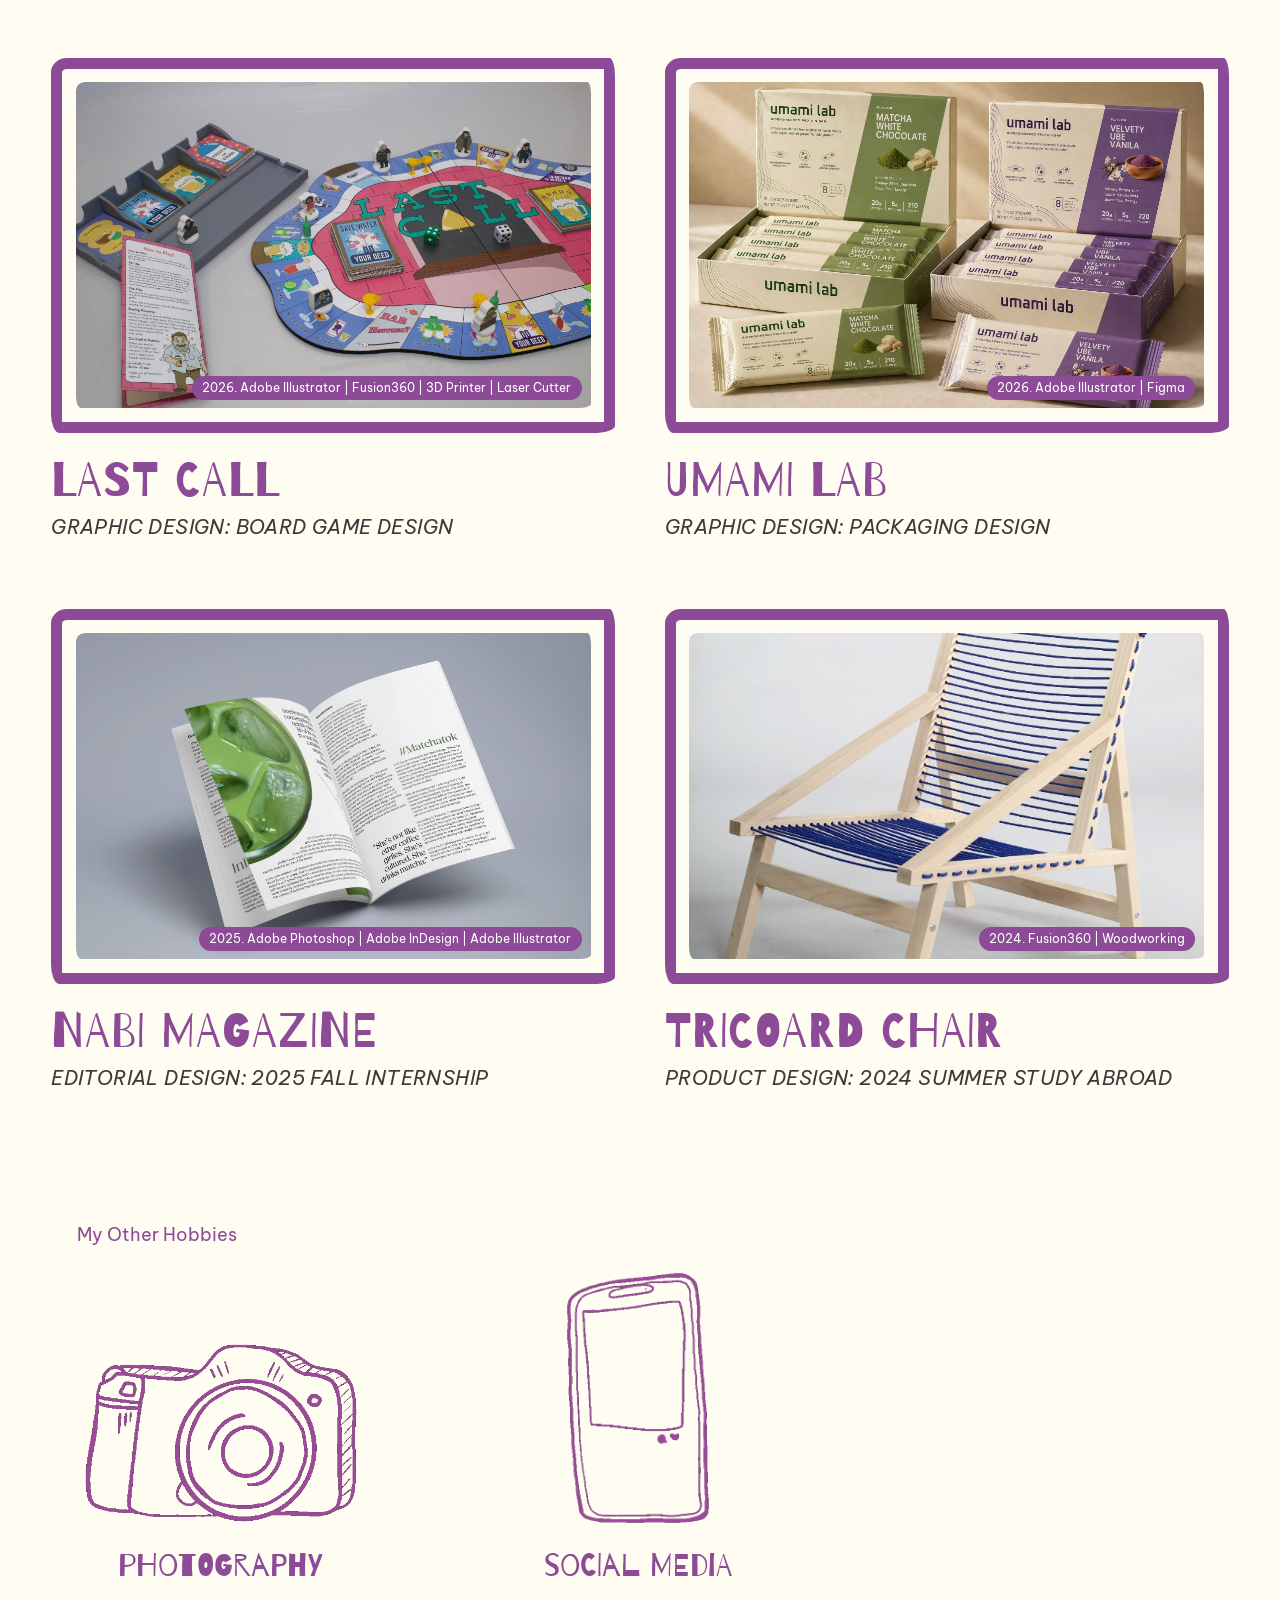
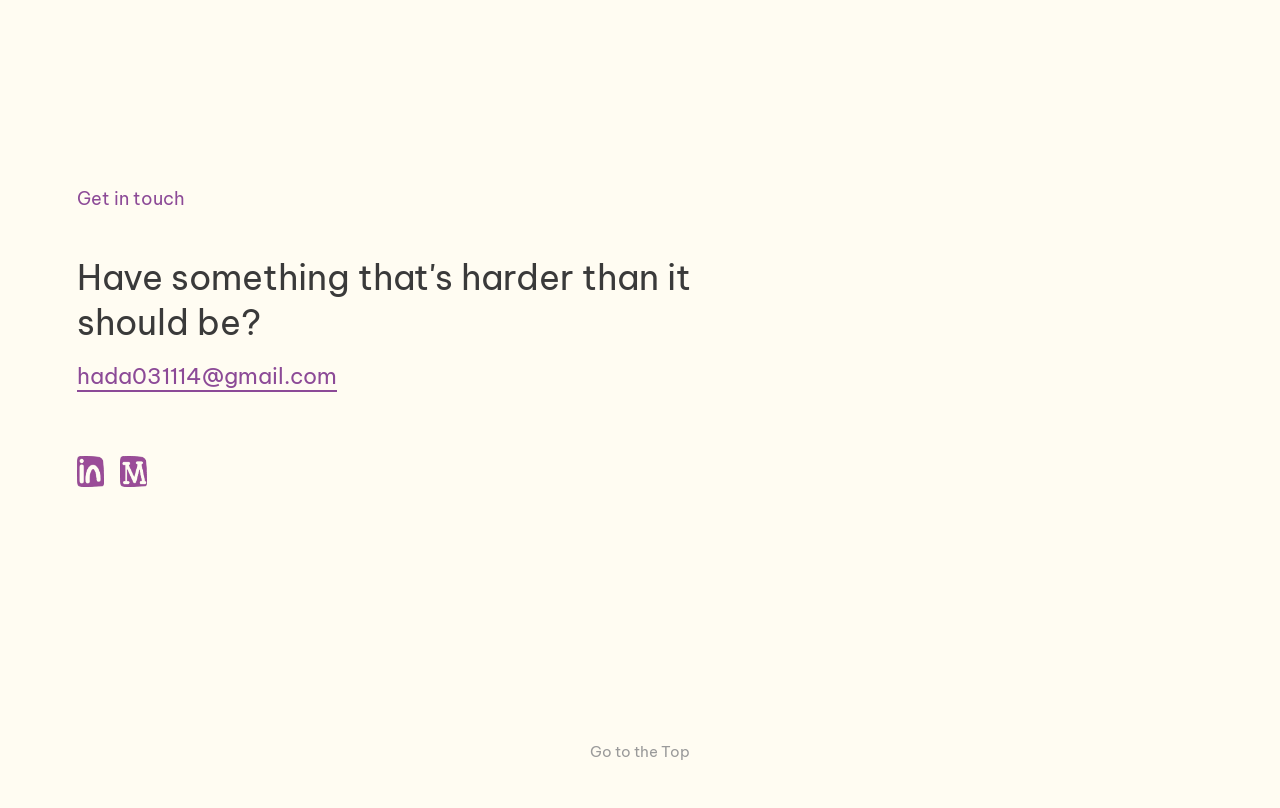
==== commit 48f1afac: "home page done" ====
--- a/index.html
+++ b/index.html
@@ -9,7 +9,7 @@
 <link rel="preconnect" href="https://fonts.googleapis.com">
 <link rel="preconnect" href="https://fonts.gstatic.com" crossorigin>
 <link href="https://fonts.googleapis.com/css2?family=Barrio&family=Be+Vietnam+Pro:ital,wght@0,400;0,500;0,600;1,400;1,600;1,700&family=Caveat:wght@500;600&family=Instrument+Serif:ital@0;1&family=Space+Grotesk:wght@500;600&family=Syne:wght@600;700&display=swap" rel="stylesheet">
-<link rel="stylesheet" href="style.css?v=medium16">
+<link rel="stylesheet" href="style.css?v=medium19">
 </head>
 <body class="be-vietnam-pro-regular">
 
@@ -80,10 +80,16 @@
     <div class="panel-inner">
       <span class="panel-index">My Work</span>
       <div class="work-feature-grid">
-      <div class="work-feature-coming" aria-label="Dayul soop cafe, coming soon">
-        <div class="work-feature-frame">
-          <div class="work-feature-coming-frame">
-            <span class="work-feature-coming-label barrio-regular">Coming Soon</span>
+      <a class="work-feature-link" href="dayul-soop.html">
+        <div class="work-feature-frame">
+          <div class="work-feature-clip">
+            <div class="work-feature-media">
+            <img
+              class="work-feature-image work-feature-image--dayul"
+              src="assets/dayul-soop.jpg"
+              alt="Dayul Soop cafe branding — three coffee cup mockups with forest green and white designs"
+            >
+            </div>
             <span class="work-feature-meta be-vietnam-pro-regular">2026. Adobe Illustrator | Procreate | Figma</span>
           </div>
           <div class="work-feature-caption">
@@ -91,7 +97,7 @@
             <span class="work-feature-title">BRANDING DESIGN</span>
           </div>
         </div>
-      </div>
+      </a>
       <a class="work-feature-link" href="luag.html">
         <div class="work-feature-frame">
           <div class="work-feature-clip">
@@ -106,7 +112,7 @@
           </div>
           <div class="work-feature-caption">
             <span class="work-feature-name">LUAG MAIN GALLERY</span>
-            <span class="work-feature-title">GRAPHIC DESIGN: WAYFINDING</span>
+            <span class="work-feature-title">UX DESIGN: INCLUSIVE DESIGN</span>
           </div>
         </div>
       </a>
@@ -124,7 +130,7 @@
           </div>
           <div class="work-feature-caption">
             <span class="work-feature-name">LAST CALL</span>
-            <span class="work-feature-title">GRAPHIC DESIGN: GAME DESIGN</span>
+            <span class="work-feature-title">GRAPHIC DESIGN: BOARD GAME DESIGN</span>
           </div>
         </div>
       </a>
@@ -160,7 +166,7 @@
           </div>
           <div class="work-feature-caption">
             <span class="work-feature-name">NABI Magazine</span>
-            <span class="work-feature-title">GRAPHIC DESIGN: EDITORIAL</span>
+            <span class="work-feature-title">EDITORIAL DESIGN: 2025 FALL INTERNSHIP</span>
           </div>
         </div>
       </a>
@@ -178,7 +184,7 @@
           </div>
           <div class="work-feature-caption">
             <span class="work-feature-name">Tricoard Chair</span>
-            <span class="work-feature-title">PRODUCT DESIGN: FURNITURE</span>
+            <span class="work-feature-title">PRODUCT DESIGN: 2024 SUMMER STUDY ABROAD</span>
           </div>
         </div>
       </a>
--- a/style.css
+++ b/style.css
@@ -899,10 +899,10 @@
   font-style: italic;
   font-size: clamp(1rem, 1.6vw, 1.25rem);
   color: var(--ink);
-  text-align: right;
+  text-align: left;
   letter-spacing: 0.02em;
   text-transform: uppercase;
-  align-self: stretch;
+  align-self: flex-start;
 }
 
 .panel-about .work-feature-meta {
@@ -967,6 +967,10 @@
   object-position: center calc(50% - 3cm);
 }
 
+.panel-about .work-feature-image--dayul {
+  object-position: center calc(50% - 0.8cm);
+}
+
 @media (hover: hover) and (pointer: fine) {
   .panel-about .work-feature-link:hover .work-feature-image {
     transform: scale(1.12);
@@ -1011,9 +1015,15 @@
 }
 
 .project {
-  max-width: 980px;
-  margin: 0 auto;
+  max-width: none;
+  width: 100%;
+  margin: 0;
   padding: 8vh 6vw 12vh;
+  box-sizing: border-box;
+}
+
+.project-page:not(.is-about-page) > .project:not(.hobby-page) {
+  padding-top: 0.35rem;
 }
 
 .about-page {
@@ -1058,6 +1068,33 @@
   border-color: var(--purple);
 }
 
+.project-nav {
+  display: flex;
+  align-items: center;
+  justify-content: space-between;
+  gap: 1rem;
+  margin-bottom: 2.5rem;
+}
+
+.project-nav .project-back {
+  margin-bottom: 0;
+}
+
+.project-next {
+  display: inline-block;
+  color: var(--purple);
+  font-size: 0.95rem;
+  text-decoration: none;
+  border-bottom: 1px solid transparent;
+  transition: border-color 0.2s ease;
+  white-space: nowrap;
+  text-align: right;
+}
+
+.project-next:hover {
+  border-color: var(--purple);
+}
+
 .project-index {
   display: block;
   color: var(--purple);
@@ -1073,6 +1110,19 @@
   line-height: 1.3;
   color: var(--ink);
   margin: 0 0 2rem;
+}
+
+.project-page:not(.is-about-page) .project-index {
+  color: #000;
+  font-weight: 400;
+  font-size: clamp(0.85rem, 1.3vw, 1rem);
+}
+
+.project-page:not(.is-about-page) .project-title {
+  font-family: var(--font-display);
+  color: var(--purple);
+  font-size: clamp(2.1rem, 6vw, 3.6rem);
+  line-height: 1.05;
 }
 
 .about-name {
@@ -1263,7 +1313,7 @@
 .project-hero-frame {
   width: 90%;
   max-width: min(90%, 738px);
-  margin: 0 auto 2rem;
+  margin: 0 0 2rem;
   padding: 0;
   border-radius: 0;
   background: transparent;
@@ -1273,9 +1323,9 @@
   border-radius: 1em 0.35em 1.4em 0.55em / 0.9em 1.1em 0.45em 1.2em;
   overflow: hidden;
   aspect-ratio: 1024 / 682;
-  border: 0.85rem solid var(--purple);
-  background: var(--paper);
-  padding: 1.15rem;
+  border: 0;
+  background: transparent;
+  padding: 0;
   box-shadow: none;
   box-sizing: border-box;
 }
@@ -2294,8 +2344,8 @@
   }
 
   .project-hero-clip {
-    border-width: 0.55rem;
-    padding: 0.75rem;
+    border: 0;
+    padding: 0;
   }
 }
 
@@ -2611,8 +2661,8 @@
   }
 
   .project-hero-clip {
-    border-width: 0.45rem;
-    padding: 0.55rem;
+    border: 0;
+    padding: 0;
   }
 
   .project-hero-clip img.is-raised,
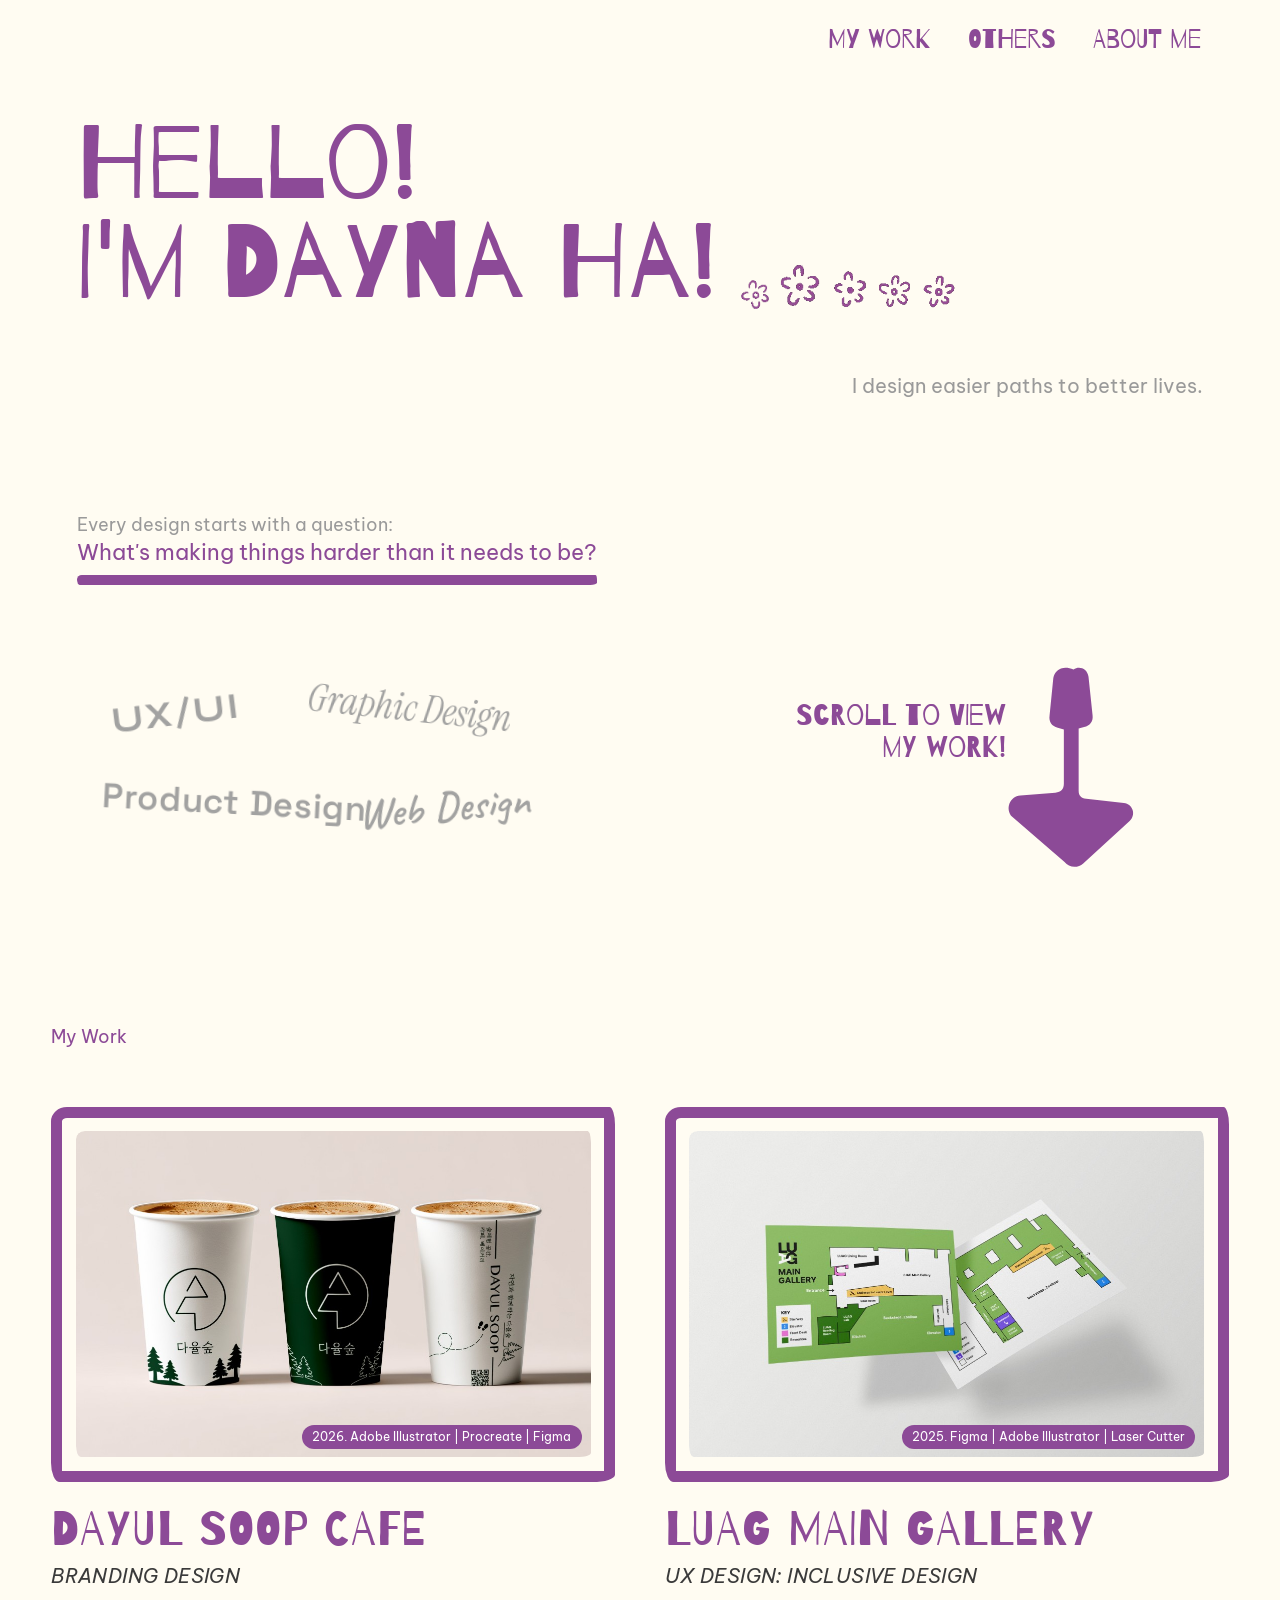
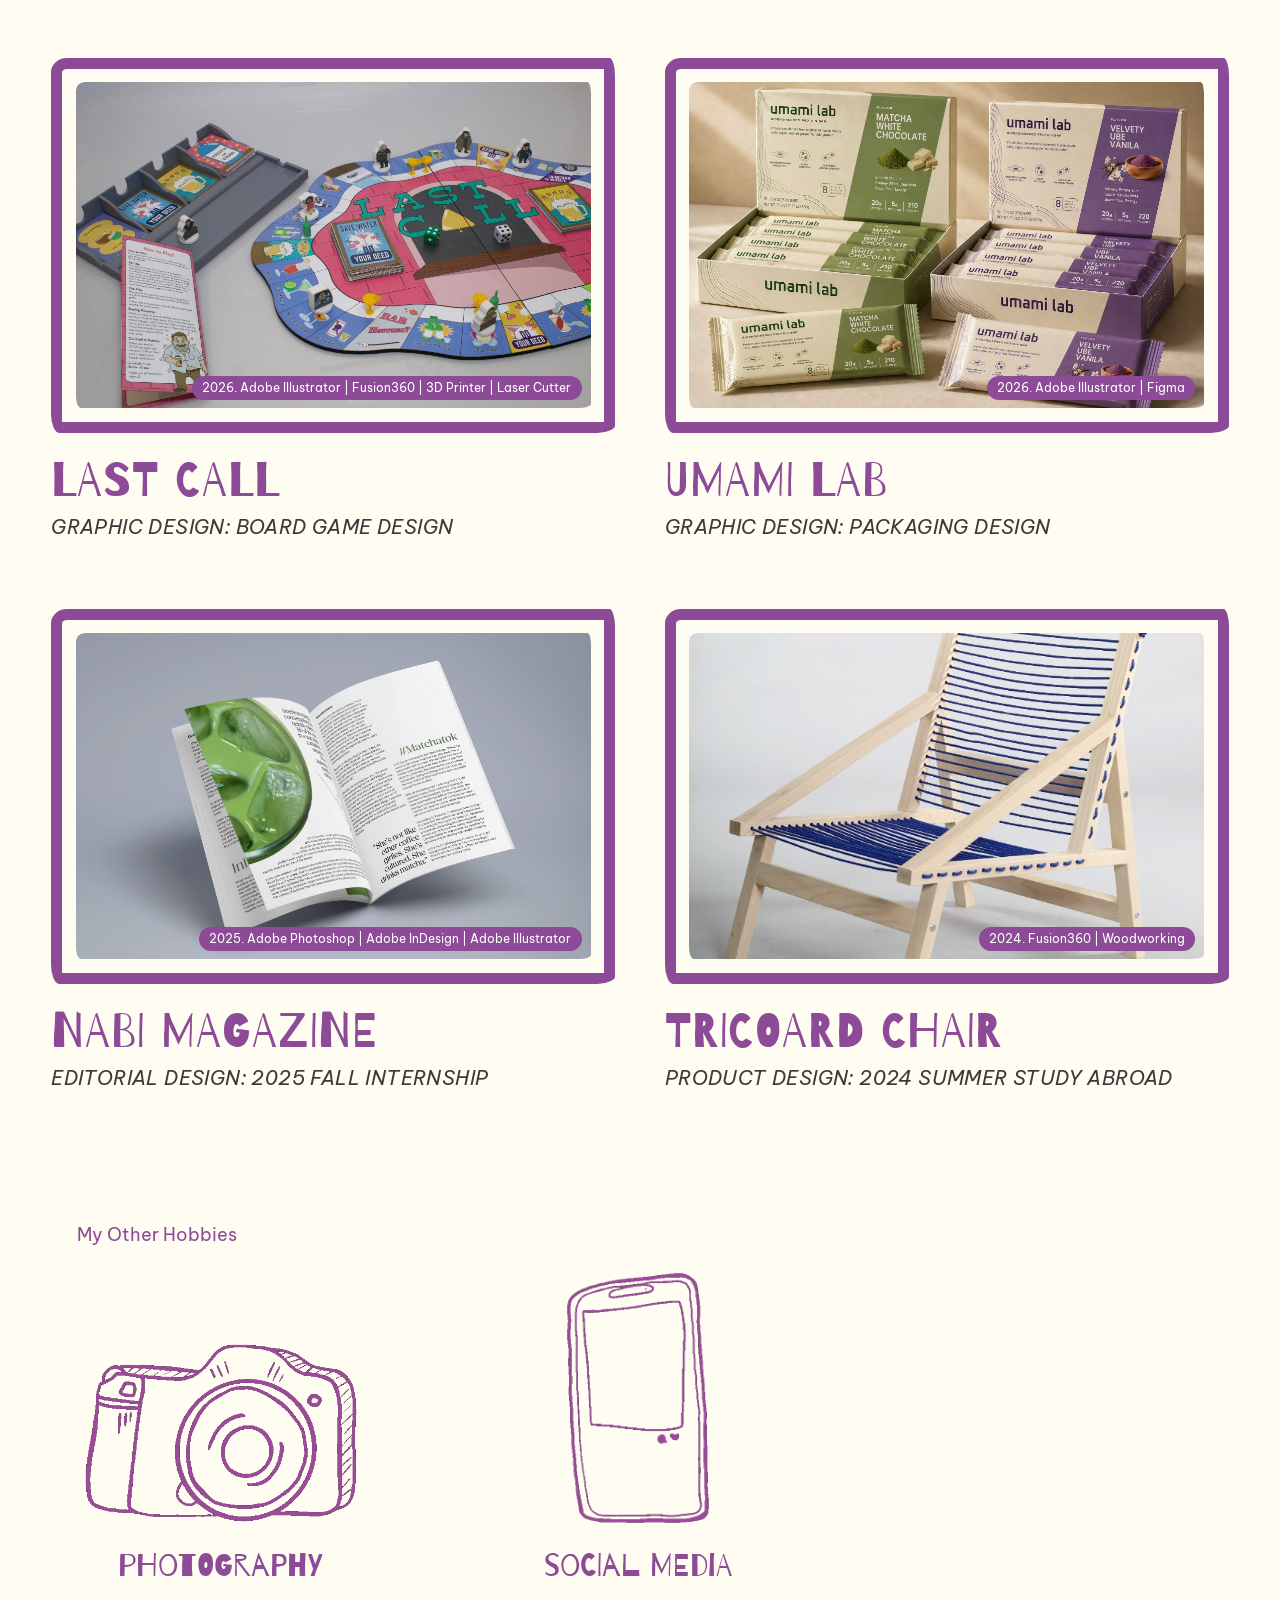
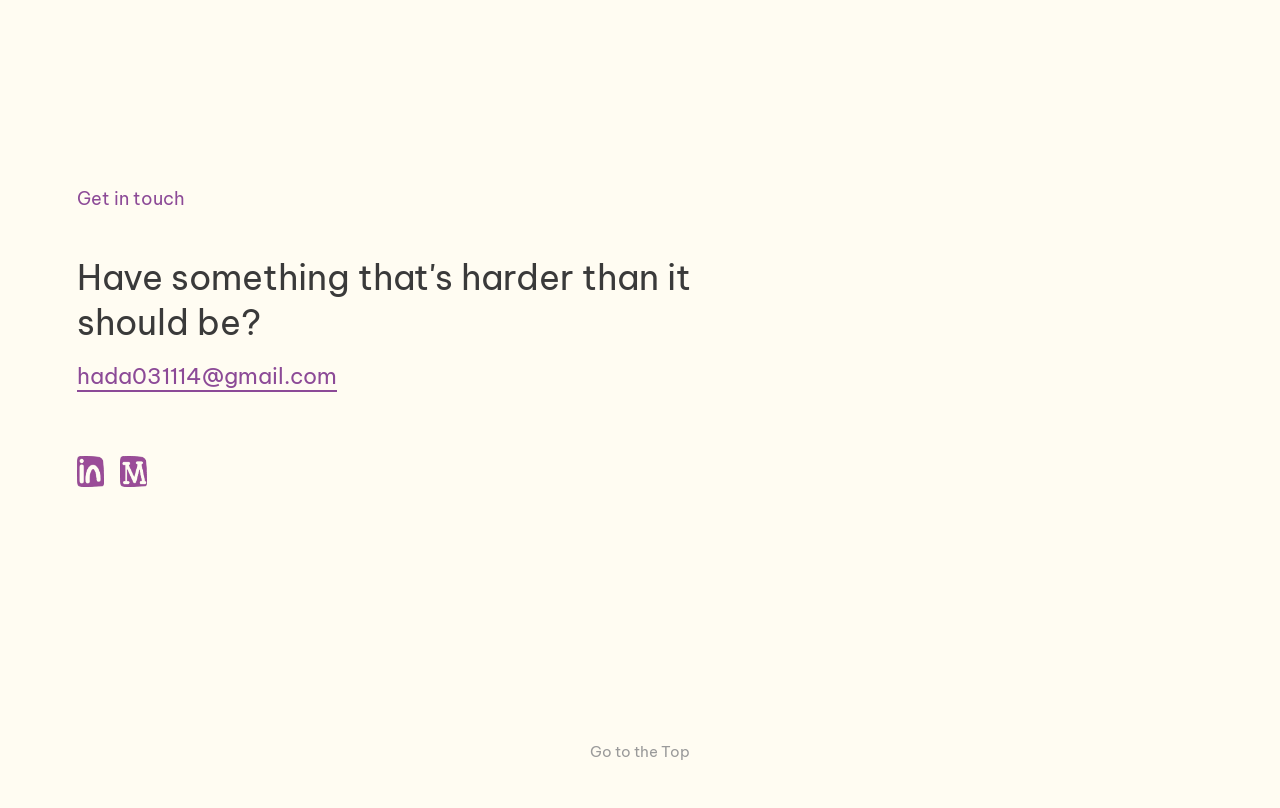
==== commit a2bef187: "small changes" ====
--- a/index.html
+++ b/index.html
@@ -9,7 +9,7 @@
 <link rel="preconnect" href="https://fonts.googleapis.com">
 <link rel="preconnect" href="https://fonts.gstatic.com" crossorigin>
 <link href="https://fonts.googleapis.com/css2?family=Barrio&family=Be+Vietnam+Pro:ital,wght@0,400;0,500;0,600;1,400;1,600;1,700&family=Caveat:wght@500;600&family=Instrument+Serif:ital@0;1&family=Space+Grotesk:wght@500;600&family=Syne:wght@600;700&display=swap" rel="stylesheet">
-<link rel="stylesheet" href="style.css?v=medium19">
+<link rel="stylesheet" href="style.css?v=medium20">
 </head>
 <body class="be-vietnam-pro-regular">
 
--- a/style.css
+++ b/style.css
@@ -625,7 +625,7 @@
 }
 
 .discipline--ux {
-  left: calc(9vw - 0.7cm);
+  left: calc(9vw - 0.1cm);
   bottom: calc(59%);
   --tilt: -7deg;
   font-family: "Syne", "Be Vietnam Pro", sans-serif;
@@ -2492,7 +2492,7 @@
     bottom: calc(var(--hero-gap) * 3.8);
   }
 
-  .discipline--ux { left: calc(5vw - 0.7cm); bottom: calc(70%); }
+  .discipline--ux { left: calc(5vw - 0.3cm); bottom: calc(70%); }
   .discipline--graphic { left: 18vw; bottom: calc(70% - 0.5cm); }
   .discipline--product { left: 5vw; bottom: calc(26% + 0.5cm); }
   .discipline--web { left: 22vw; bottom: calc(32% - 0.5cm); }
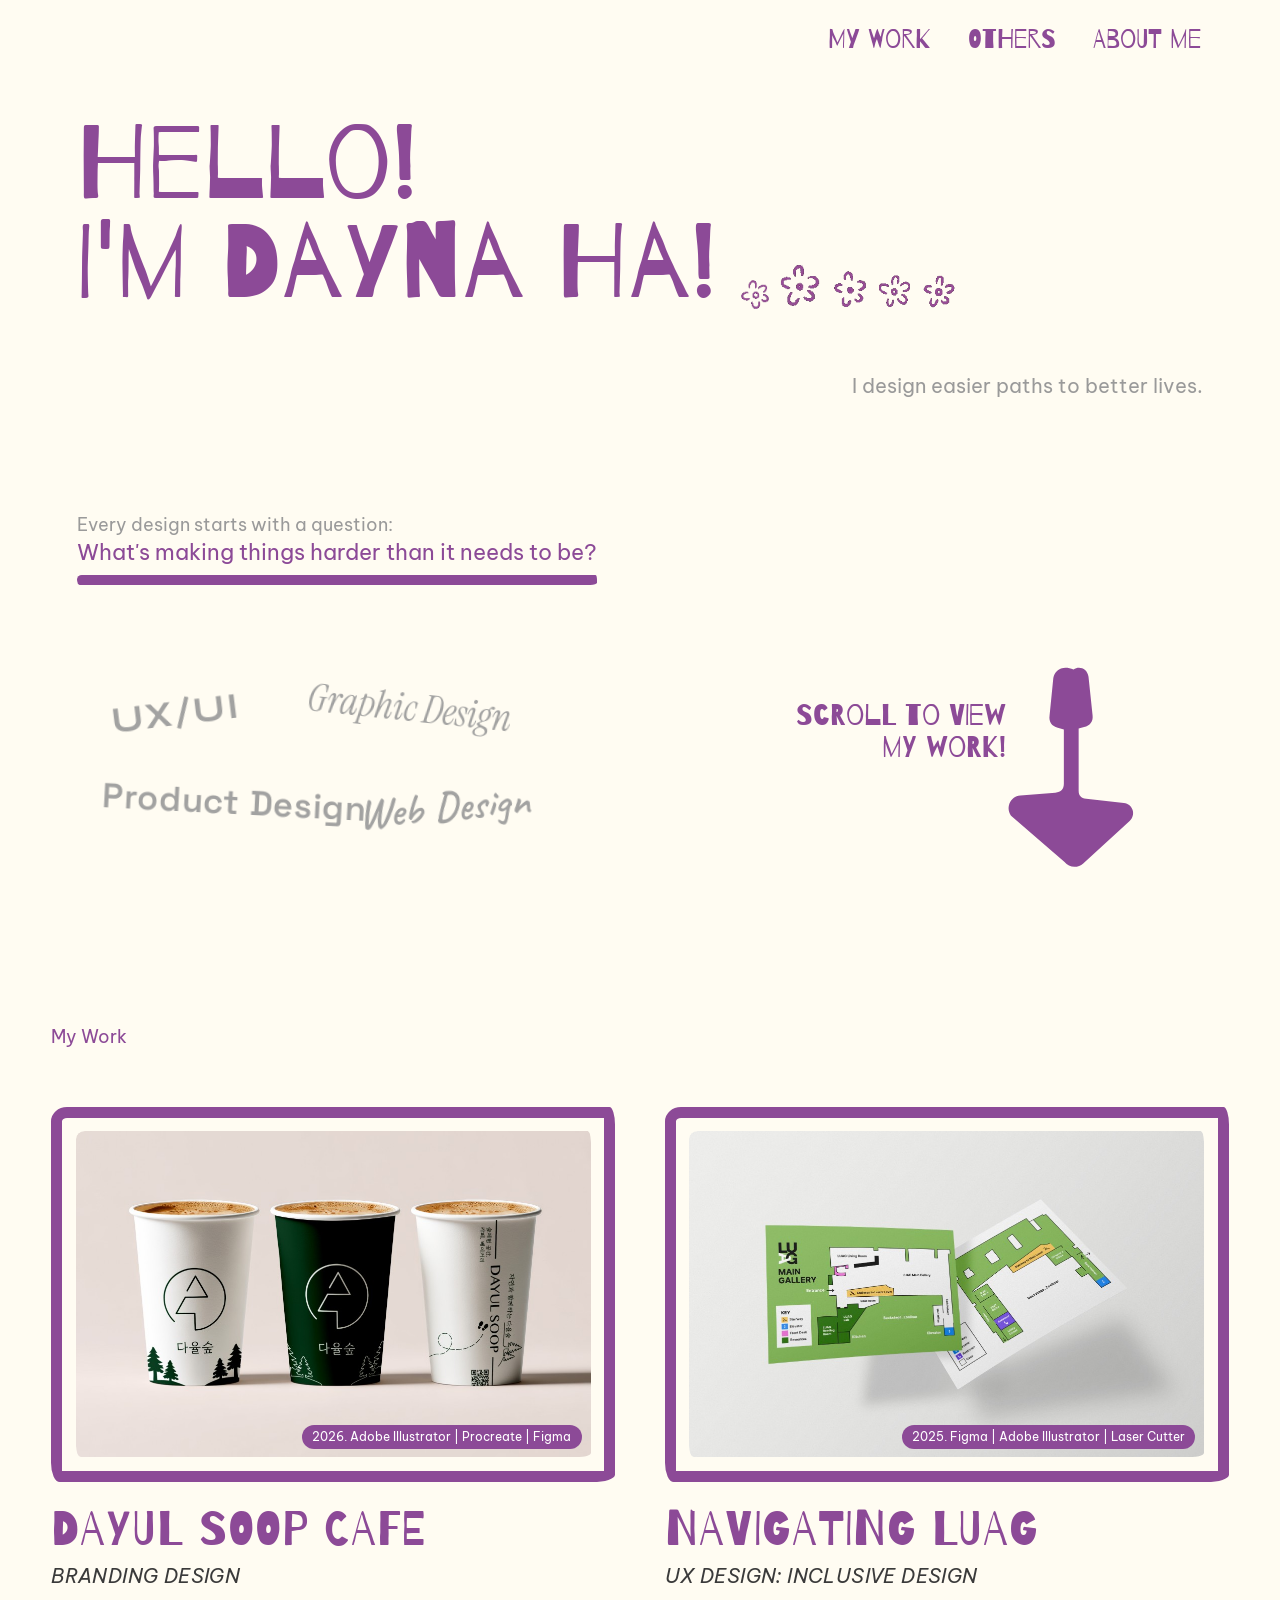
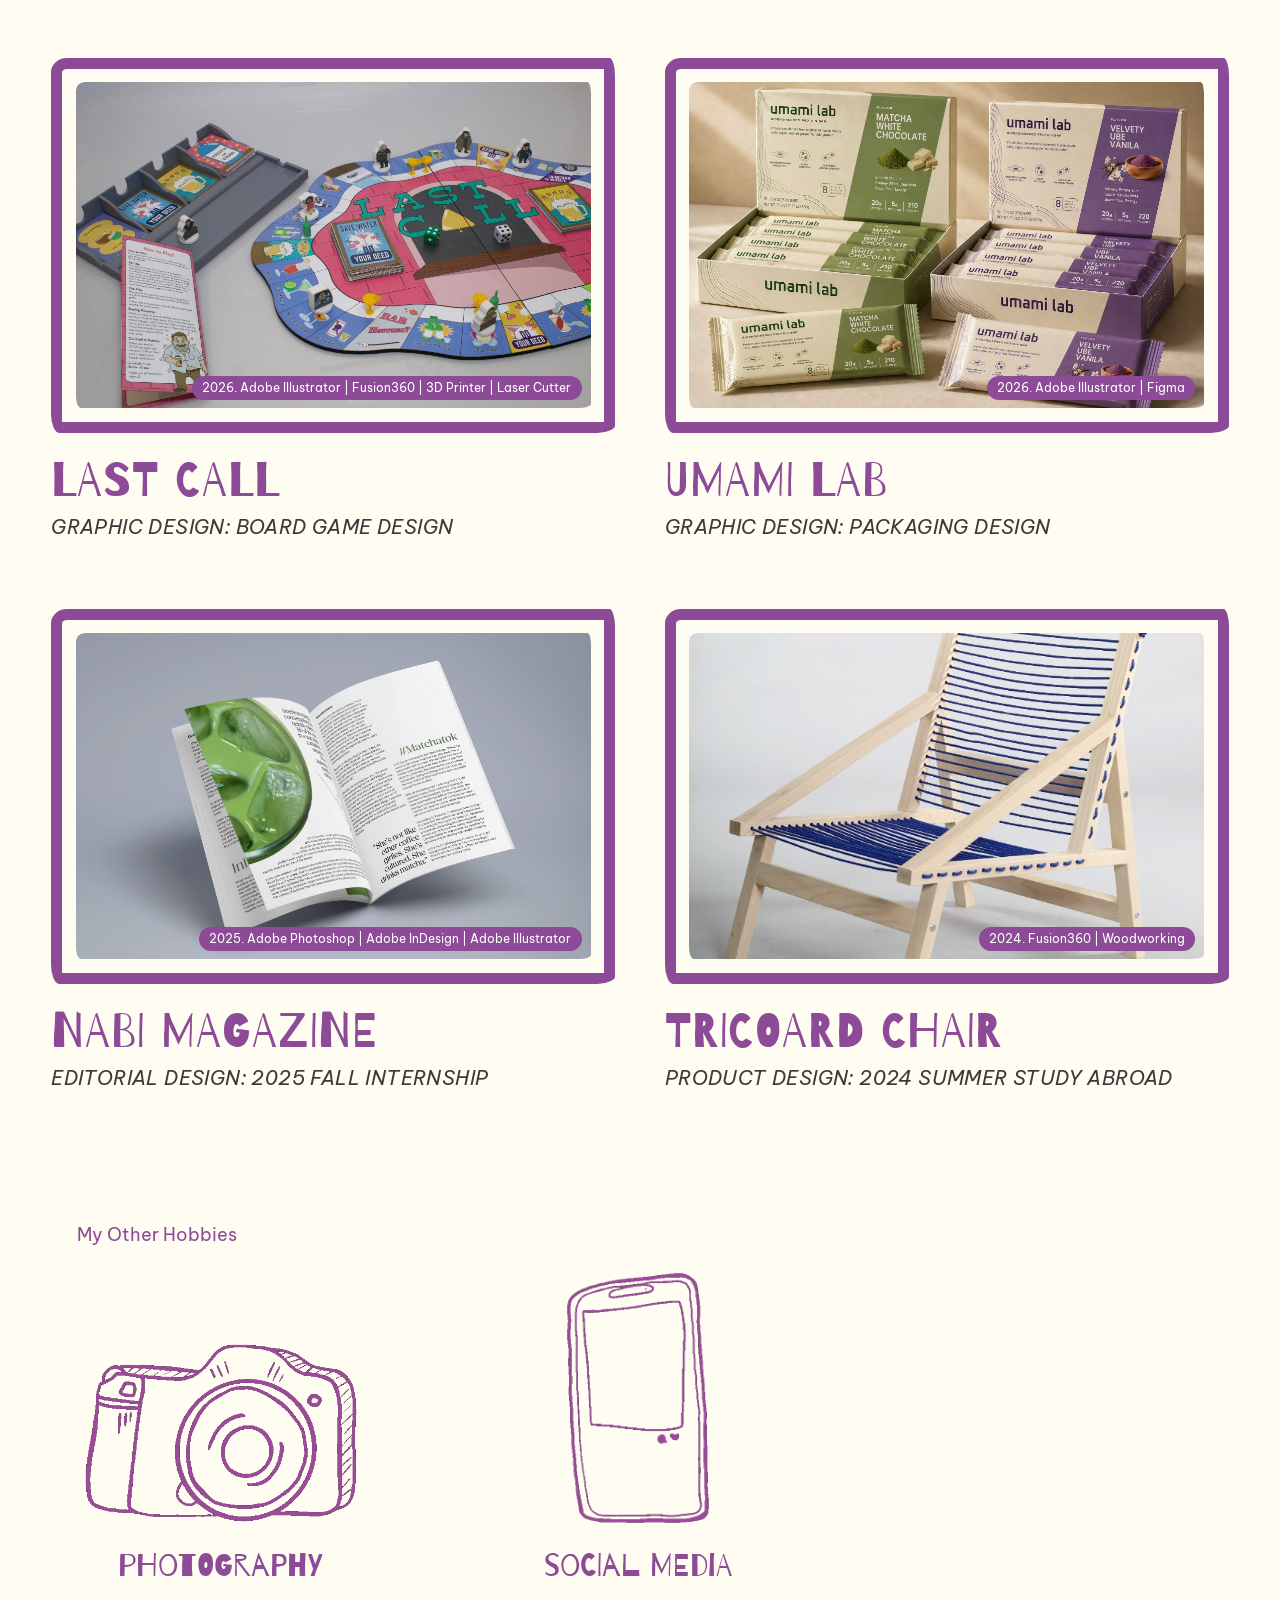
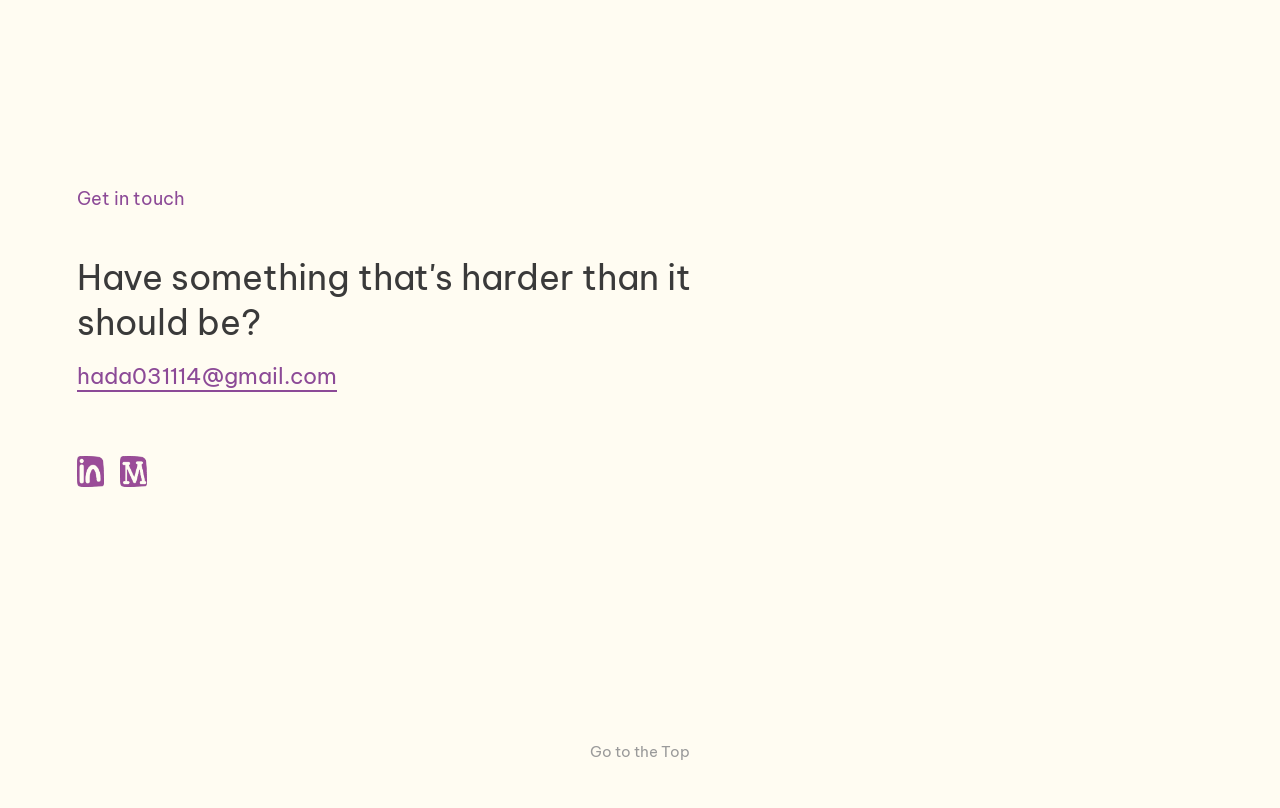
==== commit 69840bb2: "update" ====
--- a/index.html
+++ b/index.html
@@ -111,7 +111,7 @@
             <span class="work-feature-meta be-vietnam-pro-regular">2025. Figma | Adobe Illustrator | Laser Cutter</span>
           </div>
           <div class="work-feature-caption">
-            <span class="work-feature-name">LUAG MAIN GALLERY</span>
+            <span class="work-feature-name">NAVIGATING LUAG</span>
             <span class="work-feature-title">UX DESIGN: INCLUSIVE DESIGN</span>
           </div>
         </div>
--- a/style.css
+++ b/style.css
@@ -111,6 +111,71 @@
   overflow: visible;
 }
 
+.site-nav--with-case {
+  justify-content: space-between;
+  align-items: center;
+  gap: 1rem 1.5rem;
+  overflow-x: auto;
+}
+
+.site-nav-links {
+  display: flex;
+  align-items: center;
+  flex-wrap: wrap;
+  gap: clamp(1rem, 2.5vw, 2.25rem);
+  flex-shrink: 0;
+  margin-left: auto;
+}
+
+.case-nav {
+  display: flex;
+  align-items: center;
+  flex-wrap: wrap;
+  list-style: none;
+  margin: 0;
+  padding: 0;
+  gap: clamp(0.55rem, 1.2vw, 1rem);
+  flex: 1 1 auto;
+  min-width: 0;
+  overflow-x: auto;
+  scrollbar-width: none;
+}
+
+.case-nav::-webkit-scrollbar {
+  display: none;
+}
+
+.case-nav-item {
+  flex: 0 0 auto;
+  margin: 0;
+  padding: 0;
+}
+
+.case-nav-link {
+  display: inline-block;
+  font-family: var(--font-display);
+  font-weight: 400;
+  font-style: normal;
+  font-size: clamp(0.72rem, 1.15vw, 0.95rem);
+  line-height: 1.2;
+  letter-spacing: 0.01em;
+  text-decoration: none;
+  text-transform: lowercase;
+  white-space: nowrap;
+  color: var(--gray);
+  padding: 0.25rem 0;
+  transition: color 0.2s ease;
+}
+
+.case-nav-link.is-active,
+.case-nav-link:hover {
+  color: var(--purple);
+}
+
+.case-section {
+  scroll-margin-top: 5.5rem;
+}
+
 .site-nav-link {
   font-family: var(--font-display);
   font-weight: 400;
@@ -1125,6 +1190,41 @@
   line-height: 1.05;
 }
 
+.project-summary {
+  margin: -1.15rem 0 2rem;
+  max-width: 60ch;
+  color: var(--gray);
+  font-size: clamp(0.92rem, 1.5vw, 1.05rem);
+  line-height: 1.55;
+}
+
+.project-summary p {
+  margin: 0 0 0.2rem;
+}
+
+.project-summary p:nth-child(2) {
+  margin-bottom: 1.7rem;
+}
+
+.project-summary p:last-child {
+  margin-bottom: 0;
+}
+
+.project-summary strong {
+  font-weight: 700;
+}
+
+.project-year {
+  font-family: var(--font-body);
+  font-weight: 400;
+  font-style: normal;
+  font-size: calc(0.55em * 0.45);
+  letter-spacing: 0.02em;
+  color: var(--gray);
+  white-space: nowrap;
+  margin-left: -0.2cm;
+}
+
 .about-name {
   font-family: var(--font-display);
   color: var(--purple);
@@ -1343,12 +1443,38 @@
   object-position: center calc(50% - 3cm);
 }
 
+.project-body {
+  width: 90%;
+  max-width: min(90%, 738px);
+}
+
 .project-body p {
-  color: var(--gray-dark);
+  color: #000;
   font-size: 1.05rem;
   line-height: 1.7;
-  max-width: 60ch;
+  max-width: none;
   margin: 0 0 1.2rem;
+}
+
+.project-subhead {
+  font-family: var(--font-display);
+  font-weight: 400;
+  font-style: normal;
+  font-size: clamp(1.45rem, 3.4vw, 2.25rem);
+  line-height: 1.15;
+  color: var(--purple);
+  margin: 2.4rem 0 0.85rem;
+}
+
+.project-subhead:first-of-type {
+  margin-top: 2rem;
+}
+
+.project-subhead--right {
+  width: 100%;
+  max-width: none;
+  text-align: right;
+  margin-top: 2rem;
 }
 
 .panel-about h2,
@@ -2343,6 +2469,11 @@
     max-width: 100%;
   }
 
+  .project-body {
+    width: 100%;
+    max-width: 100%;
+  }
+
   .project-hero-clip {
     border: 0;
     padding: 0;
@@ -2453,6 +2584,11 @@
     justify-content: flex-end;
     padding: 0.85rem 5vw;
     gap: 1rem;
+  }
+
+  .site-nav--with-case {
+    justify-content: space-between;
+    flex-wrap: nowrap;
   }
 
   .hobby-doodles {
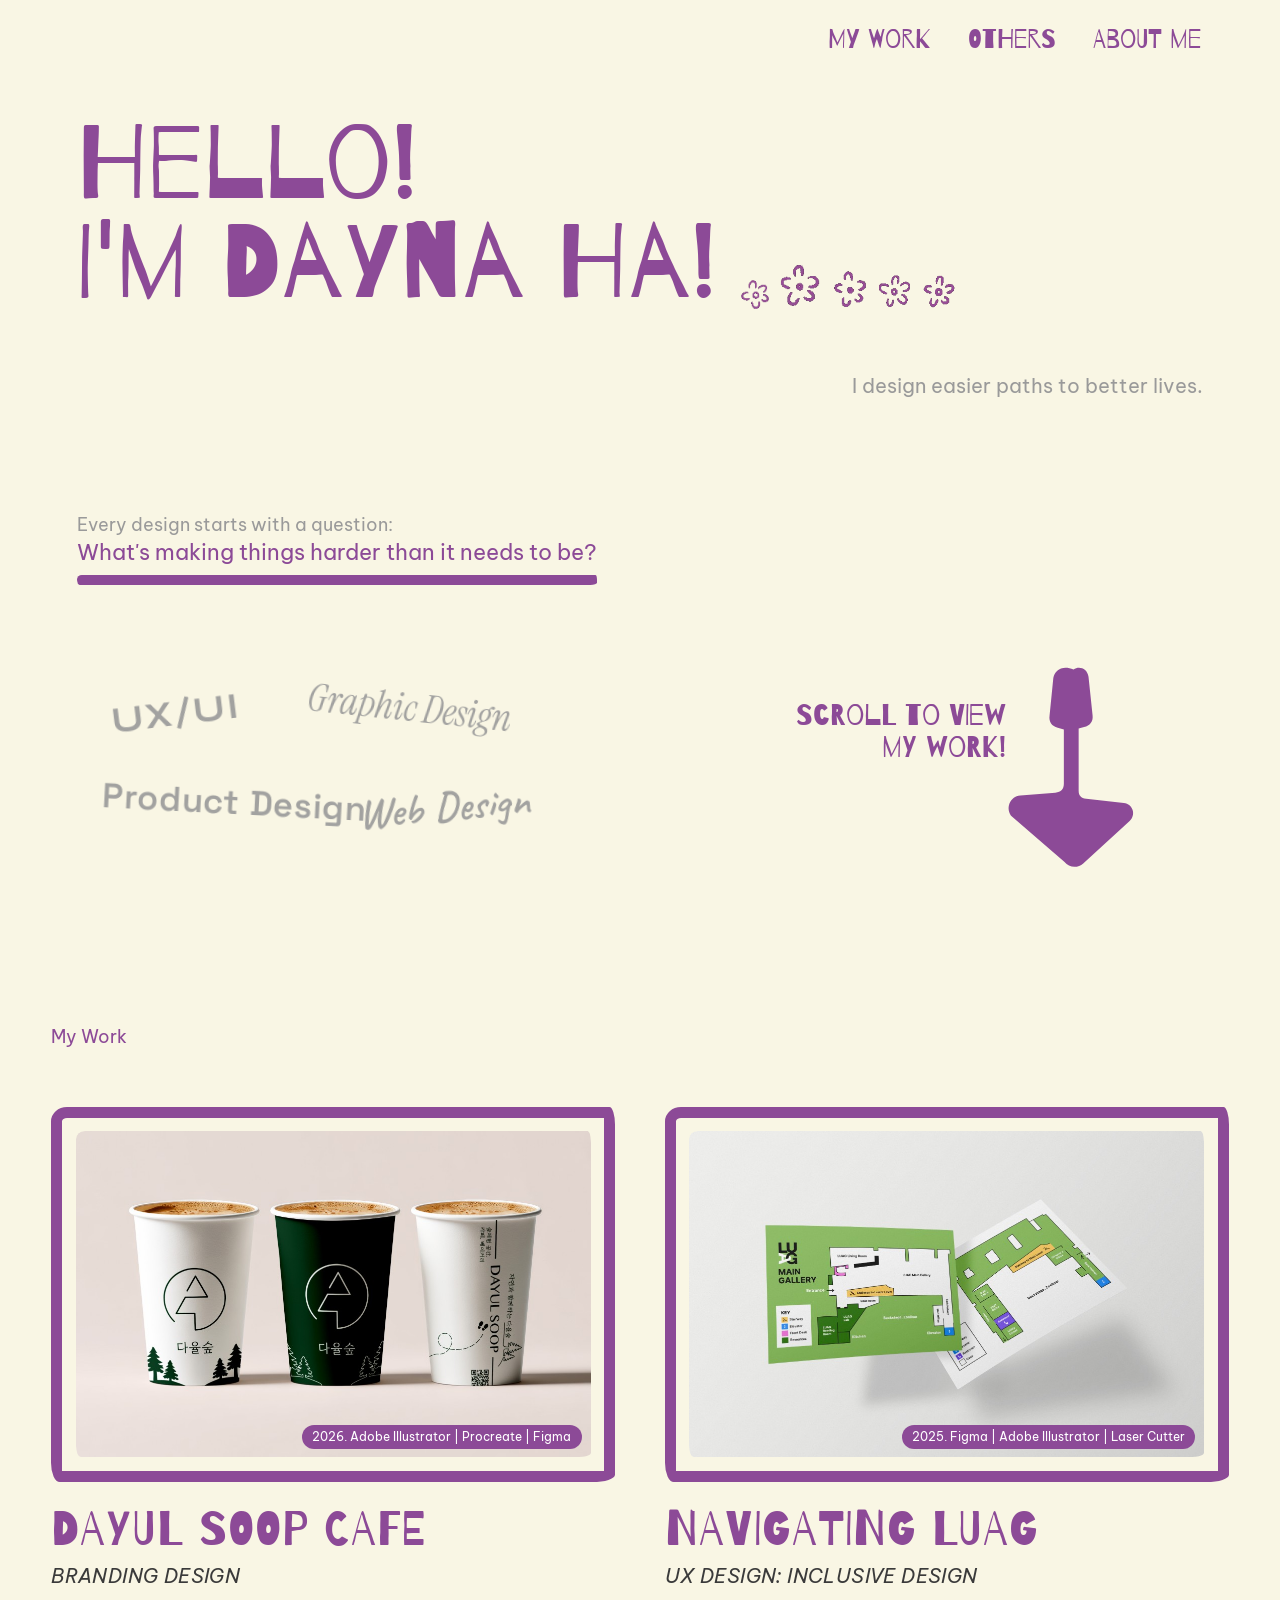
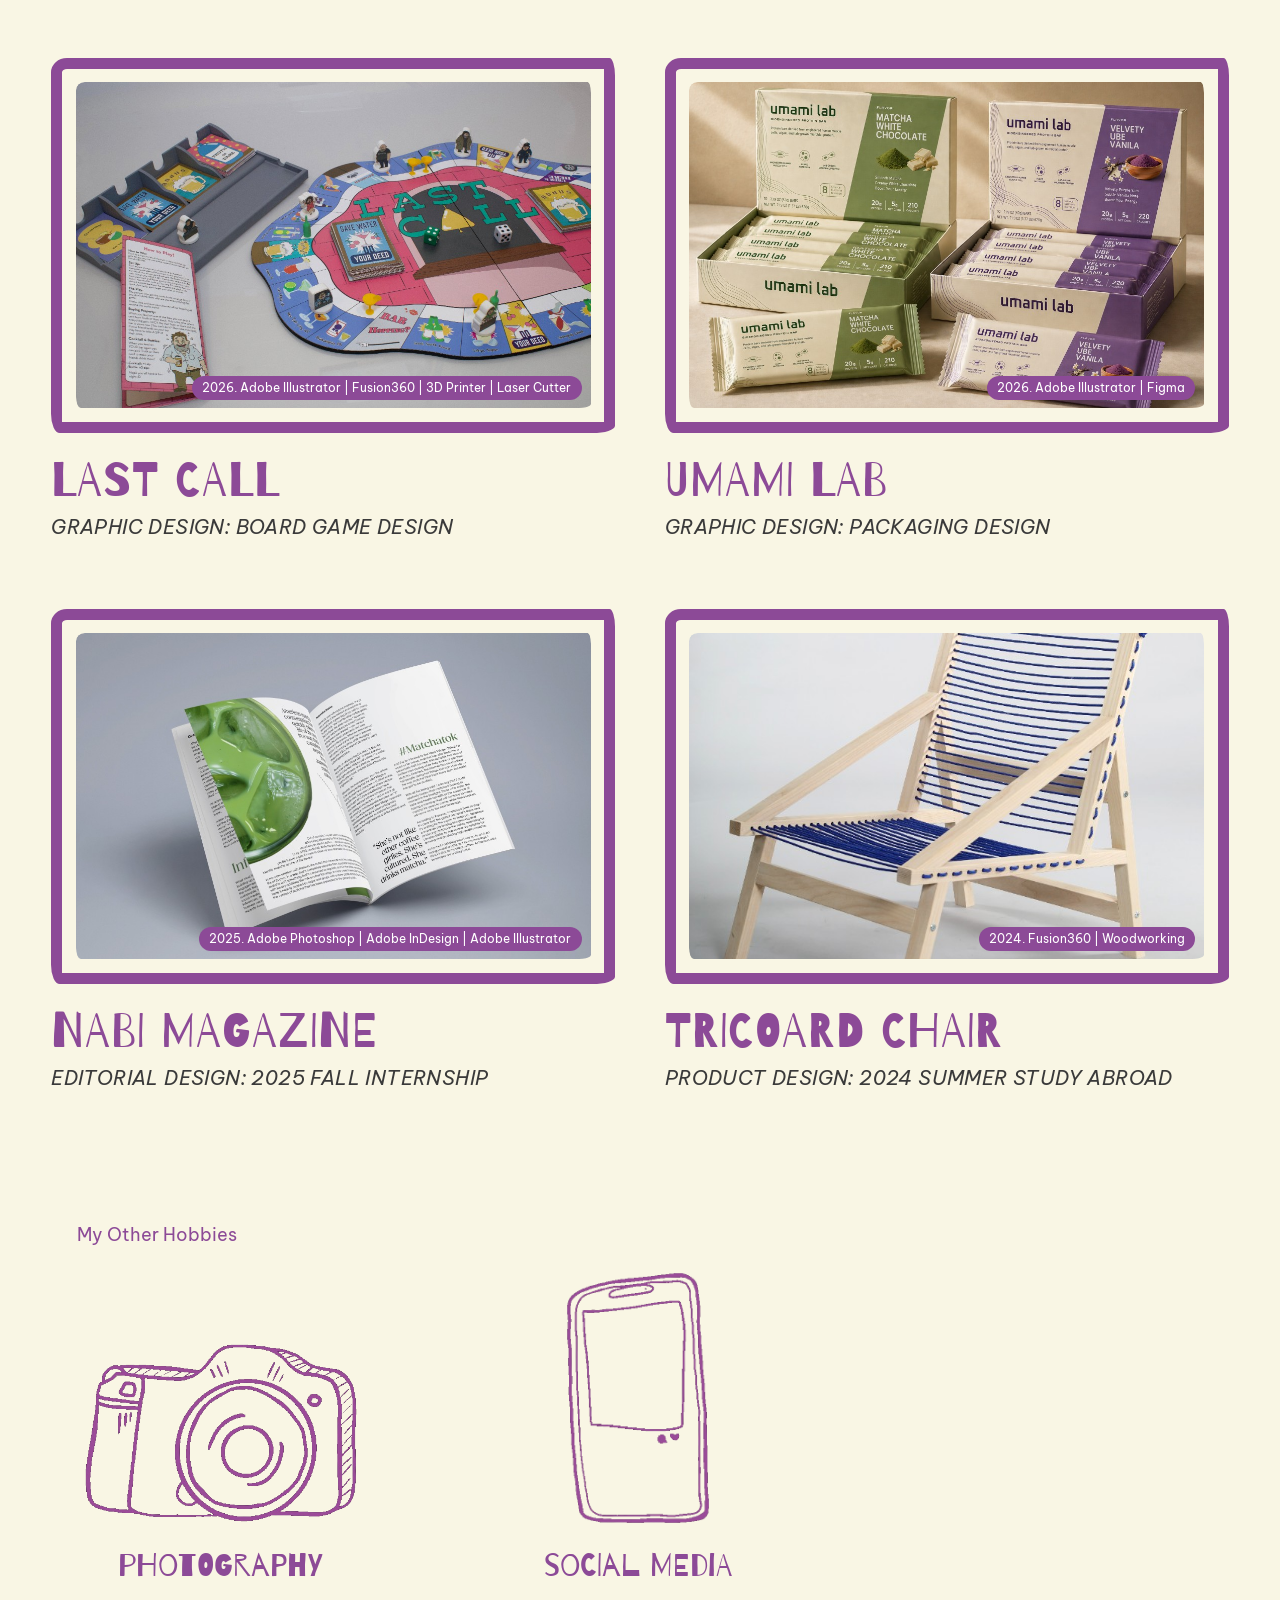
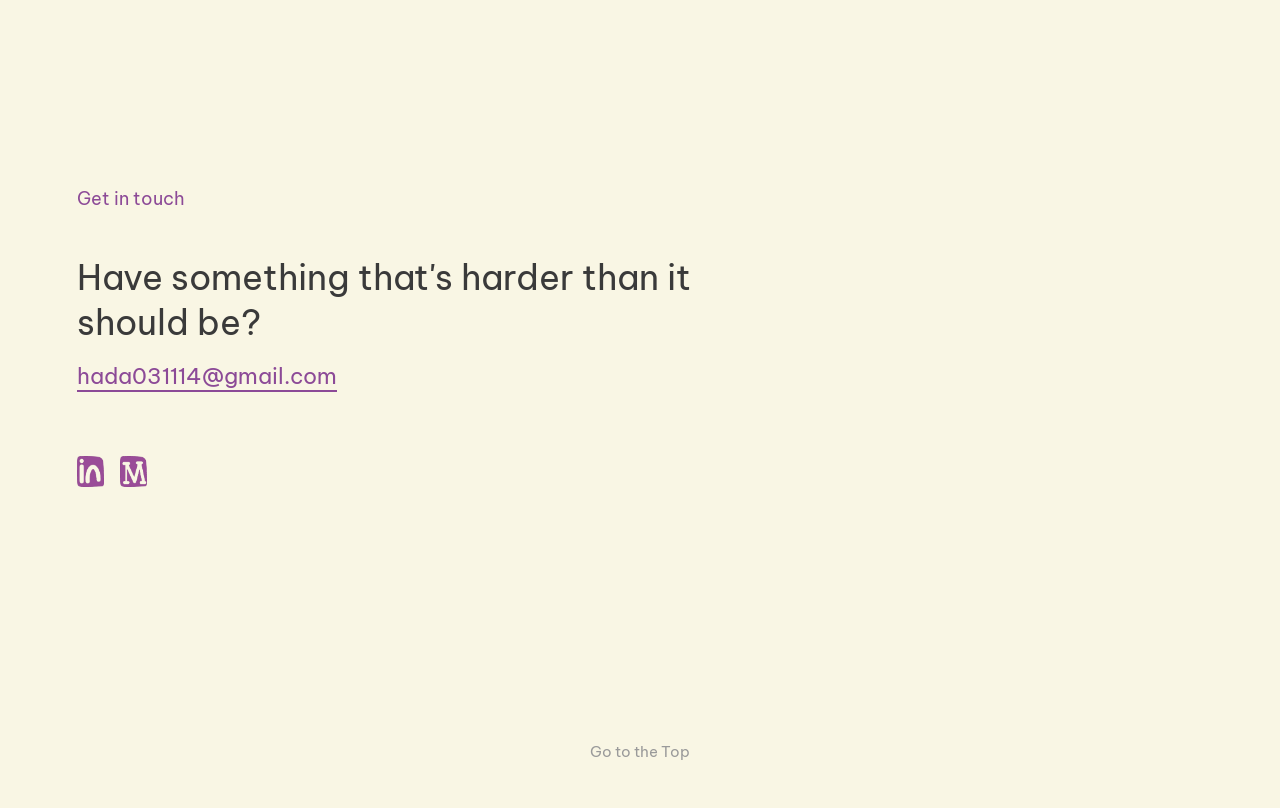
==== commit c065fc4e: "background color" ====
--- a/index.html
+++ b/index.html
@@ -9,7 +9,7 @@
 <link rel="preconnect" href="https://fonts.googleapis.com">
 <link rel="preconnect" href="https://fonts.gstatic.com" crossorigin>
 <link href="https://fonts.googleapis.com/css2?family=Barrio&family=Be+Vietnam+Pro:ital,wght@0,400;0,500;0,600;1,400;1,600;1,700&family=Caveat:wght@500;600&family=Instrument+Serif:ital@0;1&family=Space+Grotesk:wght@500;600&family=Syne:wght@600;700&display=swap" rel="stylesheet">
-<link rel="stylesheet" href="style.css?v=medium20">
+<link rel="stylesheet" href="style.css?v=paper1">
 </head>
 <body class="be-vietnam-pro-regular">
 
--- a/style.css
+++ b/style.css
@@ -5,7 +5,7 @@
   --gray: #9a9a9a;
   --gray-dark: #7a7a7a;
   --ink: #3a3a3a;
-  --paper: #fffcf2;
+  --paper: #F9F6E4;
 
   --font-display: "Barrio", system-ui;
   --font-body: "Be Vietnam Pro", sans-serif;
@@ -1119,6 +1119,11 @@
   width: 100%;
 }
 
+.about-page .project-body.about-copy {
+  width: 100%;
+  max-width: none;
+}
+
 .project-back {
   display: inline-block;
   margin-bottom: 2.5rem;
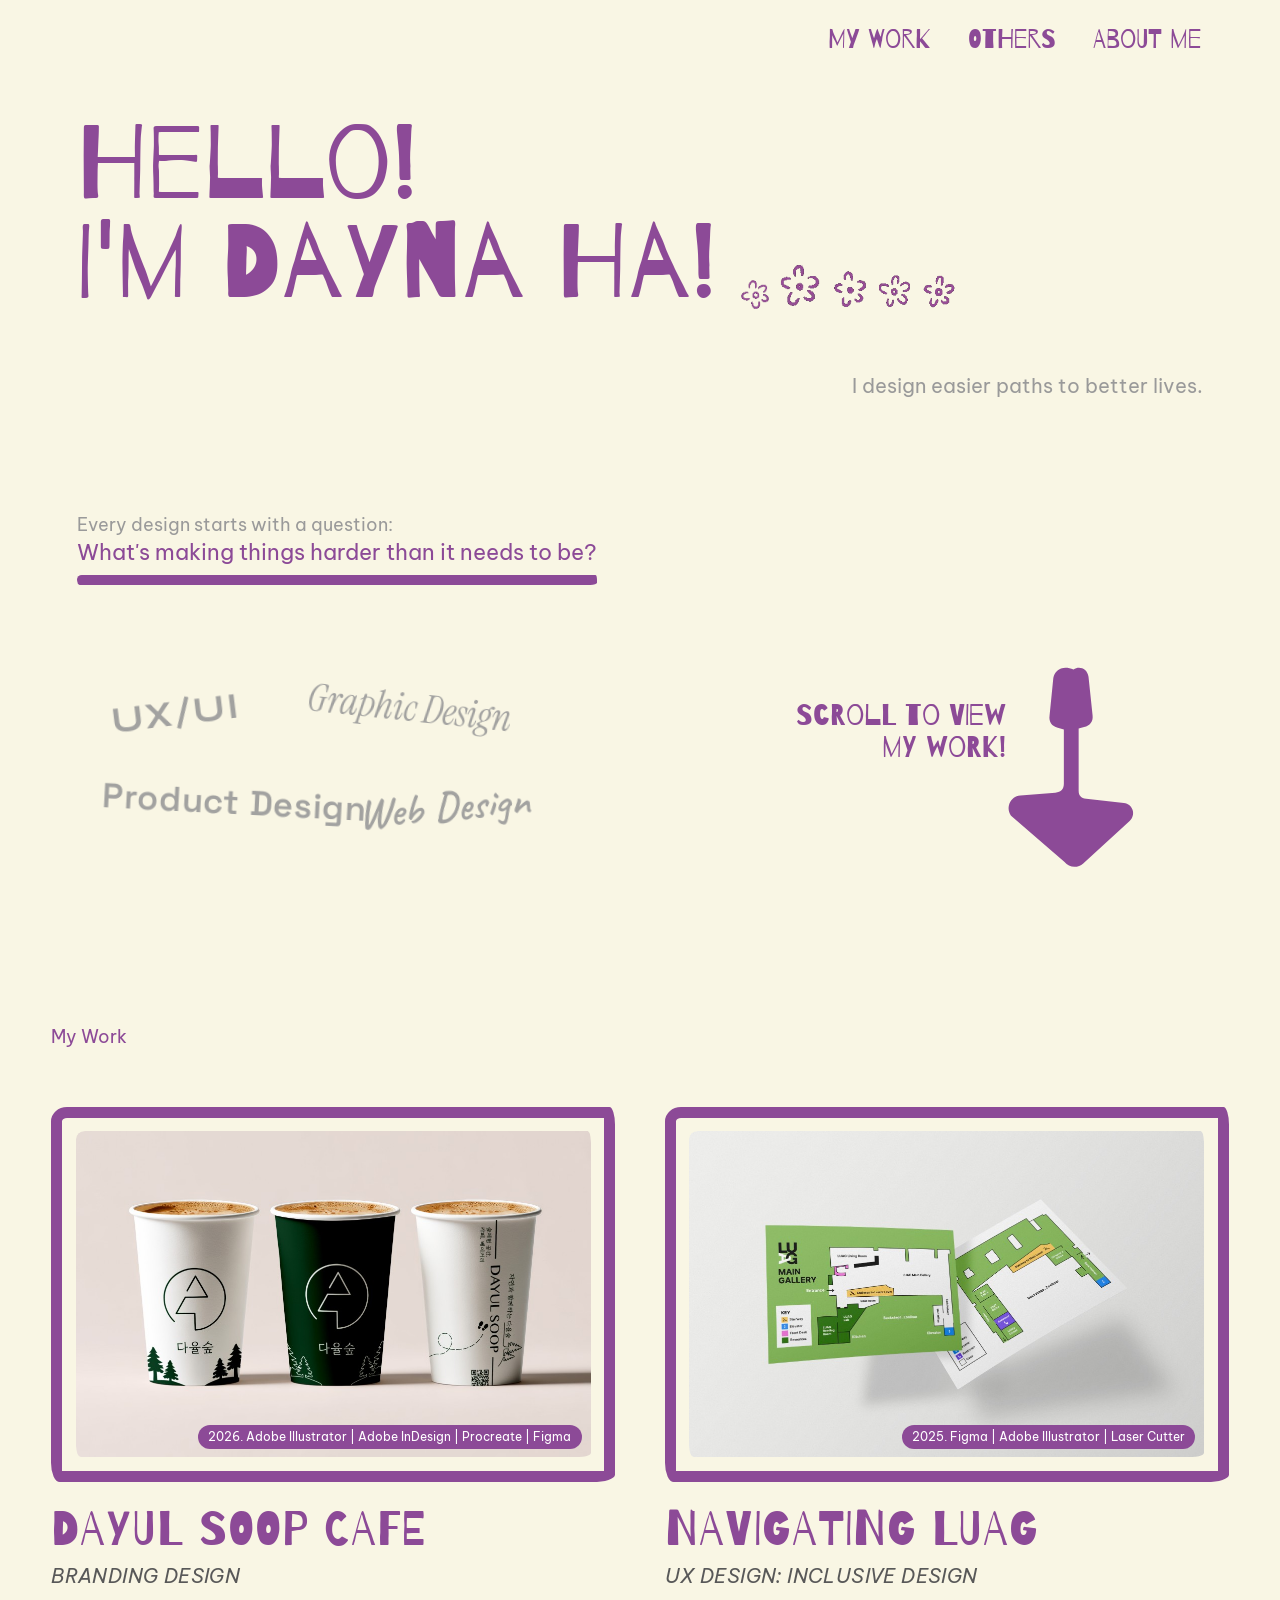
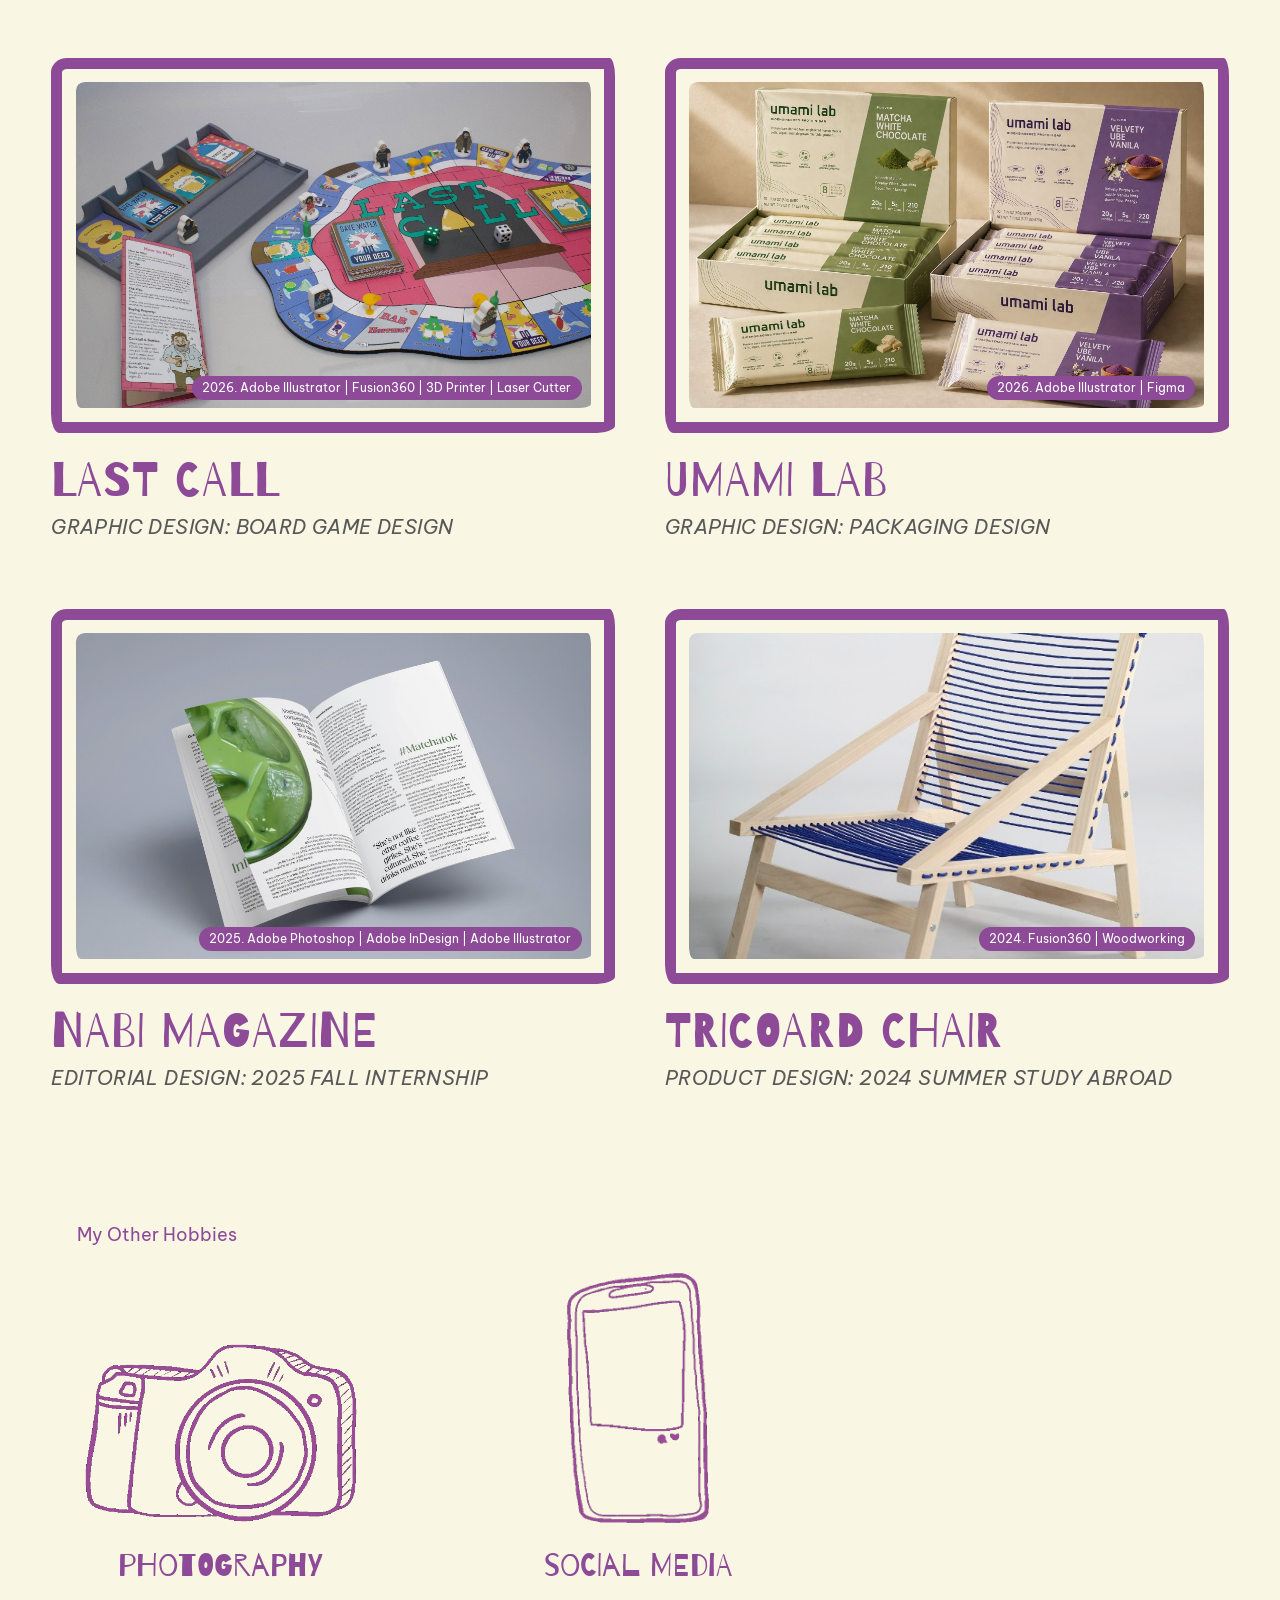
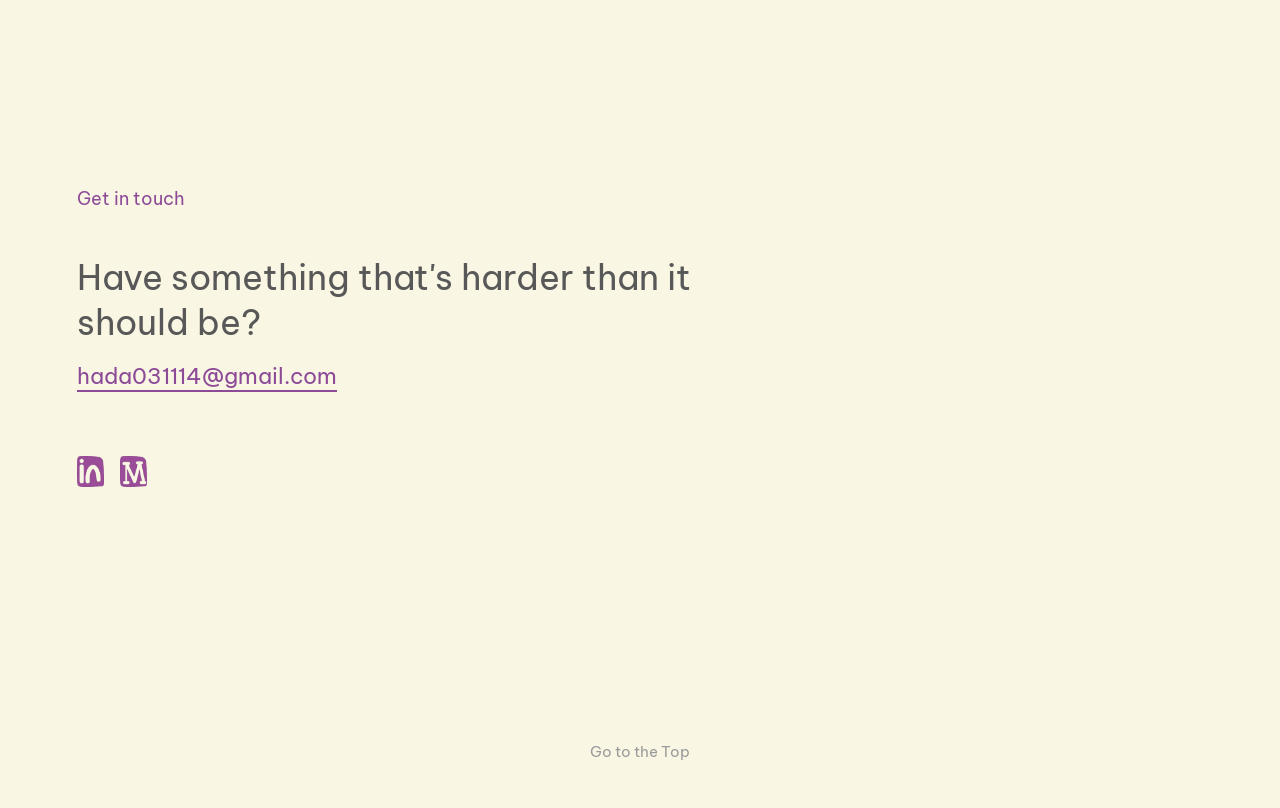
==== commit c17c1b77: "dayul soop 1st draft" ====
--- a/index.html
+++ b/index.html
@@ -11,7 +11,7 @@
 <link href="https://fonts.googleapis.com/css2?family=Barrio&family=Be+Vietnam+Pro:ital,wght@0,400;0,500;0,600;1,400;1,600;1,700&family=Caveat:wght@500;600&family=Instrument+Serif:ital@0;1&family=Space+Grotesk:wght@500;600&family=Syne:wght@600;700&display=swap" rel="stylesheet">
 <link rel="stylesheet" href="style.css?v=paper1">
 </head>
-<body class="be-vietnam-pro-regular">
+<body class="be-vietnam-pro-regular" id="top">
 
   <nav class="site-nav" aria-label="Primary">
     <a class="site-nav-link barrio-regular" href="#about">My Work</a>
@@ -90,7 +90,7 @@
               alt="Dayul Soop cafe branding — three coffee cup mockups with forest green and white designs"
             >
             </div>
-            <span class="work-feature-meta be-vietnam-pro-regular">2026. Adobe Illustrator | Procreate | Figma</span>
+            <span class="work-feature-meta be-vietnam-pro-regular">2026. Adobe Illustrator | Adobe InDesign | Procreate | Figma</span>
           </div>
           <div class="work-feature-caption">
             <span class="work-feature-name">Dayul soop cafe</span>
@@ -238,8 +238,8 @@
     </div>
   </section>
 
-  <a class="to-top be-vietnam-pro-regular" href="#heroPin" id="toTop">Go to the Top</a>
-
-  <script src="script.js?v=hobbyhover1"></script>
+  <a class="to-top be-vietnam-pro-regular" href="#top" id="toTop">Go to the Top</a>
+
+  <script src="script.js?v=totop1"></script>
 </body>
 </html>
--- a/style.css
+++ b/style.css
@@ -4,7 +4,7 @@
   --purple-deep: #6f3a7c;
   --gray: #9a9a9a;
   --gray-dark: #7a7a7a;
-  --ink: #3a3a3a;
+  --ink: #585858;
   --paper: #F9F6E4;
 
   --font-display: "Barrio", system-ui;
@@ -58,8 +58,14 @@
 body.custom-cursor-active a,
 body.custom-cursor-active button,
 body.custom-cursor-active .site-nav,
-body.custom-cursor-active .site-nav-link {
-  cursor: none;
+body.custom-cursor-active .site-nav-link,
+body.custom-cursor-active .nabi-flipbook,
+body.custom-cursor-active .nabi-flipbook *,
+body.custom-cursor-active .nabi-flipbook-sheet,
+body.custom-cursor-active .nabi-flipbook-nav,
+body.custom-cursor-active .nabi-pdf-link,
+body.custom-cursor-active .luag-medium-link {
+  cursor: none !important;
 }
 
 .custom-cursor {
@@ -94,6 +100,11 @@
   .hobby-phone { transform: rotate(5deg); }
   body.custom-cursor-active { cursor: auto; }
   .custom-cursor { display: none; }
+  .lastcall-cardstack-card,
+  .lastcall-cardstack-card:hover,
+  .lastcall-cardstack-card.is-up {
+    transition: none;
+  }
 }
 
 /* ============ Site nav ============ */
@@ -1099,7 +1110,7 @@
   padding-top: 2.5vh;
   padding-left: 4vw;
   padding-right: 4vw;
-  padding-bottom: 10vh;
+  padding-bottom: calc(10vh - 1.3cm);
   box-sizing: border-box;
 }
 
@@ -1188,6 +1199,10 @@
   font-size: clamp(0.85rem, 1.3vw, 1rem);
 }
 
+.case-section > .project-index {
+  margin-bottom: 1.5rem;
+}
+
 .project-page:not(.is-about-page) .project-title {
   font-family: var(--font-display);
   color: var(--purple);
@@ -1201,6 +1216,2809 @@
   color: var(--gray);
   font-size: clamp(0.92rem, 1.5vw, 1.05rem);
   line-height: 1.55;
+}
+
+.project-intro-row {
+  display: grid;
+  grid-template-columns: minmax(12rem, 0.85fr) minmax(0, 1.35fr);
+  gap: clamp(1.25rem, 3vw, 2.5rem);
+  align-items: stretch;
+  width: 100%;
+  margin: 0 0 2rem;
+}
+
+.project-intro-copy {
+  display: flex;
+  flex-direction: column;
+  min-height: 100%;
+}
+
+.project-intro-copy .project-title {
+  margin-bottom: 0.85rem;
+}
+
+.project-intro-row .project-summary {
+  margin: 0;
+  max-width: none;
+}
+
+.project-intro-row .project-body--intro {
+  width: 100%;
+  max-width: none;
+  margin-top: auto;
+  padding-top: 1.25rem;
+}
+
+.project-intro-row .project-body--intro p {
+  margin-bottom: 0;
+}
+
+.project-intro-row .project-hero-frame {
+  width: 100%;
+  max-width: none;
+  margin: 0;
+}
+
+/* ============ LUAG case study layout ============ */
+.luag-page .project-index {
+  margin-bottom: 1.9rem;
+}
+
+.luag-intro .project-title {
+  margin-bottom: 1.35rem;
+}
+
+.luag-intro-head {
+  display: grid;
+  grid-template-columns: minmax(0, 1.65fr) minmax(12rem, 0.9fr);
+  gap: clamp(0.5rem, 1.2vw, 1rem);
+  align-items: end;
+  width: 100%;
+  margin: 0 0 1.35rem;
+}
+
+.luag-intro-head-main {
+  display: flex;
+  align-items: flex-end;
+  justify-content: space-between;
+  gap: 0.85rem;
+  min-width: 0;
+  width: 100%;
+}
+
+.luag-intro-head-main .project-title {
+  margin: 0;
+  flex: 1 1 auto;
+  min-width: 0;
+}
+
+.luag-intro-head .luag-title-compass {
+  margin-left: 0;
+  justify-self: end;
+}
+
+.luag-title-row {
+  display: flex;
+  align-items: center;
+  justify-content: space-between;
+  gap: 1.25rem;
+  width: 100%;
+  margin: 0 0 1.35rem;
+}
+
+.luag-title-row .project-title {
+  margin-bottom: 0;
+  flex: 1 1 auto;
+}
+
+.luag-title-compass {
+  position: relative;
+  flex: 0 0 auto;
+  width: clamp(calc(2.8rem * 1.1), calc(5vw * 1.1), calc(4rem * 1.1));
+  aspect-ratio: 362 / 447;
+  margin-left: auto;
+  transform: translateY(-0.4cm);
+  user-select: none;
+  pointer-events: none;
+}
+
+.luag-title-compass-ring,
+.luag-title-compass-needle {
+  position: absolute;
+  inset: 0;
+  display: block;
+  width: 100%;
+  height: 100%;
+  object-fit: contain;
+}
+
+.luag-title-compass-needle {
+  transform-origin: 49.8% 57.1%;
+  will-change: transform;
+  transition: transform 0.08s linear;
+}
+
+.luag-hero-stage {
+  display: grid;
+  grid-template-columns: minmax(0, 1.65fr) minmax(12rem, 0.9fr);
+  gap: clamp(0.5rem, 1.2vw, 1rem);
+  align-items: stretch;
+  width: 100%;
+  margin: 0 0 3.5rem;
+  /* Match LUAG hero image height: 90% of left column × 711/1024 */
+  --hero-img-h: calc((100vw - 12vw - 1rem) * 1.65 / 2.55 * 0.9 * 711 / 1024);
+}
+
+.luag-hero-panel {
+  width: 90%;
+  margin: 0;
+  padding: 0;
+  box-sizing: border-box;
+  border-radius: 1em 0.35em 1.4em 0.55em / 0.9em 1.1em 0.45em 1.2em;
+  background: transparent;
+  overflow: hidden;
+}
+
+.luag-hero-panel img {
+  display: block;
+  width: 100%;
+  height: auto;
+  border-radius: inherit;
+  transition: transform 0.5s ease;
+  transform-origin: center center;
+  will-change: transform;
+}
+
+.luag-hero-panel--dayul {
+  position: relative;
+  overflow: hidden;
+  width: 90%;
+  height: calc(var(--hero-img-h) - 2cm);
+}
+
+.luag-hero-panel--dayul img {
+  position: absolute;
+  left: 0;
+  top: 0;
+  width: 100%;
+  height: 100%;
+  object-fit: cover;
+  object-position: center center;
+  margin: 0;
+  max-width: none;
+  transform: scale(1);
+  transform-origin: center center;
+  transition: transform 0.5s ease;
+  will-change: transform;
+}
+
+@media (hover: hover) and (pointer: fine) {
+  .luag-hero-panel--dayul:hover img,
+  .luag-hero-panel.luag-hero-panel--dayul:hover img {
+    transform: scale(1.08);
+  }
+}
+
+.dayul-overview .project-subhead {
+  margin: 0 0 1.25rem;
+}
+
+.dayul-overview-row {
+  --dayul-overview-h: clamp(16.8rem, 43.2vw, 28.8rem);
+  display: flex;
+  align-items: flex-start;
+  gap: clamp(0.85rem, 2vw, 1.35rem);
+  width: 100%;
+  margin: 0;
+}
+
+.dayul-overview-media {
+  margin: 0;
+  overflow: hidden;
+  flex: 0 1 auto;
+  background: transparent;
+  border-radius: 1em 0.35em 1.4em 0.55em / 0.9em 1.1em 0.45em 1.2em;
+}
+
+.dayul-overview-media--portrait {
+  height: var(--dayul-overview-h);
+  border-radius: 0.4em 1.2em 0.5em 1.1em / 1.05em 0.45em 1.15em 0.5em;
+}
+
+.dayul-overview-media img {
+  display: block;
+  height: var(--dayul-overview-h);
+  width: auto;
+  max-width: none;
+  transform-origin: center center;
+  transition: transform 0.45s cubic-bezier(0.22, 0.61, 0.36, 1);
+}
+
+.dayul-overview-media--portrait img {
+  height: calc(var(--dayul-overview-h) + 2cm);
+  margin-top: -1cm;
+}
+
+.dayul-overview-copy {
+  flex: 1 1 0;
+  min-width: 12rem;
+  margin: 0;
+  max-width: none;
+  align-self: flex-start;
+  display: flex;
+  flex-direction: column;
+  min-height: calc(var(--dayul-overview-h) + 0.5cm);
+}
+
+.dayul-overview-copy p {
+  margin: 0;
+  color: var(--ink);
+  font-size: clamp(0.92rem, 1.35vw, 1.02rem);
+  line-height: 1.65;
+}
+
+.dayul-overview-location {
+  display: flex;
+  align-items: center;
+  gap: 0.45rem;
+  white-space: nowrap;
+  line-height: 1.35;
+}
+
+.dayul-overview-copy p.dayul-overview-location {
+  margin-top: auto;
+  font-size: 0.7rem;
+  line-height: 1.35;
+}
+
+.dayul-overview-location span {
+  font-size: 0.7rem;
+  line-height: 1.35;
+  margin-top: 0.2cm;
+}
+
+.dayul-overview-pin {
+  display: block;
+  width: 1.3rem;
+  height: auto;
+  flex: 0 0 auto;
+}
+
+@media (hover: hover) and (pointer: fine) {
+  .dayul-overview-media:hover img {
+    transform: scale(1.06);
+  }
+}
+
+@media (max-width: 900px) {
+  .dayul-overview-row {
+    flex-wrap: wrap;
+  }
+
+  .dayul-overview-copy {
+    flex: 1 1 100%;
+  }
+}
+
+@media (max-width: 700px) {
+  .dayul-overview-row {
+    flex-direction: column;
+  }
+
+  .dayul-overview-media--portrait {
+    height: auto;
+  }
+
+  .dayul-overview-media img,
+  .dayul-overview-media--portrait img {
+    width: 100%;
+    height: auto;
+    margin-top: 0;
+  }
+}
+
+.dayul-logos .project-subhead,
+.dayul-cup .project-subhead,
+.dayul-merch .project-subhead,
+.dayul-other .project-subhead,
+.dayul-planning .project-subhead {
+  margin: 0 0 1.25rem;
+}
+
+.luag-hero-panel--nabi {
+  overflow: hidden;
+}
+
+.luag-hero-panel--nabi img {
+  margin-top: -1cm;
+  margin-bottom: -1cm;
+  width: 100%;
+  max-width: none;
+}
+
+.luag-hero-panel--luag {
+  overflow: hidden;
+}
+
+.luag-hero-panel--luag img {
+  margin-top: -1cm;
+  margin-bottom: -1cm;
+  width: 100%;
+  max-width: none;
+}
+
+.luag-hero-panel--tricoard {
+  width: calc(var(--hero-img-h) * 682 / 1024);
+  max-width: none;
+  height: var(--hero-img-h);
+  overflow: hidden;
+}
+
+.luag-hero-panel--tricoard img {
+  width: 100%;
+  height: calc(100% + 4cm);
+  max-width: none;
+  margin-top: -2cm;
+  margin-bottom: -2cm;
+  object-fit: cover;
+  object-position: center center;
+}
+
+.luag-hero-stage--tricoard {
+  grid-template-columns: max-content minmax(12rem, 1fr);
+  gap: 5rem; /* match LUAG / Dayul ~80px */
+}
+
+.luag-hero-stage--tricoard .luag-hero-copy {
+  margin-left: -1cm !important;
+}
+
+.luag-hero-stage--tricoard .luag-hero-copy .project-body {
+  max-width: 48rem;
+}
+
+.luag-hero-panel--lastcall {
+  width: auto;
+  max-width: 90%;
+  height: calc(var(--hero-img-h) - 2cm);
+  overflow: hidden;
+}
+
+.luag-hero-panel--lastcall img {
+  width: auto;
+  height: 100%;
+  max-width: none;
+}
+
+.luag-hero-stage--lastcall {
+  grid-template-columns: max-content minmax(12rem, 1fr);
+  gap: clamp(0.5rem, 1.2vw, 1rem);
+}
+
+.luag-hero-stage--lastcall .luag-hero-copy {
+  margin-left: -2.75rem;
+}
+
+.lastcall-overview {
+  width: 100%;
+  margin: 0 0 2.5rem;
+  padding-bottom: 3.25rem;
+  border-bottom: 3px solid #cfcfcf;
+}
+
+.lastcall-overview-body.project-body {
+  width: 100%;
+  max-width: none;
+  margin: 0;
+}
+
+.lastcall-overview-body p {
+  margin: 0;
+  color: var(--ink);
+}
+
+.lastcall-progress {
+  width: 100%;
+  margin: 0 0 2.5rem;
+  padding-bottom: 3.25rem;
+  border-bottom: 3px solid #cfcfcf;
+}
+
+.lastcall-mechanics-title-row {
+  display: flex;
+  align-items: center;
+  gap: 0.85rem;
+  width: 100%;
+  margin: calc(2.4rem - 2cm) 0 0.85rem;
+}
+
+.lastcall-mechanics-title-row .project-subhead {
+  margin: 0;
+  line-height: 1;
+}
+
+.lastcall-mechanics-dice {
+  flex: 0 0 auto;
+  width: clamp(6.4rem, 12vw, 9rem);
+  height: auto;
+  display: block;
+  transform: translate(-1.3cm, 0.6cm);
+  pointer-events: none;
+  user-select: none;
+}
+
+.lastcall-mechanics-row {
+  display: grid;
+  grid-template-columns: minmax(0, 1.15fr) minmax(0, 0.95fr);
+  gap: clamp(1.25rem, 3vw, 2.5rem);
+  align-items: center;
+  width: 100%;
+  margin: 1.75rem 0 2rem;
+}
+
+.lastcall-cardstack {
+  position: relative;
+  width: 100%;
+  max-width: none;
+  margin: 0;
+  aspect-ratio: 16 / 9;
+  min-height: 18rem;
+  transform: translateY(1cm);
+}
+
+.lastcall-mechanics-copy.project-body {
+  width: 100%;
+  max-width: none;
+  margin: 0;
+}
+
+.lastcall-mechanics-copy p {
+  margin: 0 0 0.9rem;
+  color: var(--ink);
+}
+
+.lastcall-mechanics-copy p:last-child {
+  margin-bottom: 0;
+}
+
+.lastcall-mechanics-copy .luag-list {
+  margin: 0 0 0.9rem;
+}
+
+.lastcall-playability-row {
+  display: grid;
+  grid-template-columns: minmax(0, 1fr) auto;
+  gap: calc(clamp(1.25rem, 3vw, 2.5rem) - 1.2cm);
+  align-items: center;
+  width: 100%;
+  margin: calc(0.5rem - 2cm) 0 0;
+}
+
+.lastcall-playability-icon {
+  position: relative;
+  width: min(52vw, 45.5rem);
+  margin: 0;
+  display: block;
+  justify-self: end;
+  transform: translate(1.9cm, 1.2cm) rotate(10deg);
+  transform-origin: center center;
+}
+
+.lastcall-playability-body.project-body {
+  width: 100%;
+  max-width: none;
+  margin: 0;
+  justify-self: start;
+}
+
+.lastcall-playability-glasses {
+  display: block;
+  width: 100%;
+  height: auto;
+  pointer-events: none;
+  user-select: none;
+  transform: translateY(-1.5cm) scale(0.8) rotate(-10deg);
+  transform-origin: center center;
+  transition: transform 0.4s cubic-bezier(0.22, 1, 0.36, 1);
+}
+
+.lastcall-playability-ask {
+  position: absolute;
+  left: 0.5%;
+  top: -3%;
+  width: 78%;
+  height: auto;
+  overflow: visible;
+  opacity: 0;
+  transform: translateY(0.45rem) rotate(-6deg) scale(0.92);
+  pointer-events: none;
+  transition:
+    opacity 0.35s ease,
+    transform 0.45s cubic-bezier(0.22, 0.61, 0.36, 1);
+}
+
+.lastcall-playability-ask-text {
+  fill: var(--purple);
+  font-size: 20.4px;
+  letter-spacing: 0.04em;
+  font-family: var(--font-display);
+}
+
+@media (hover: hover) and (pointer: fine) {
+  .lastcall-playability-icon:hover .lastcall-playability-glasses,
+  .lastcall-playability-icon:focus-visible .lastcall-playability-glasses {
+    transform: translateY(-1.5cm) scale(0.8) rotate(0deg);
+  }
+
+  .lastcall-playability-icon:hover .lastcall-playability-ask,
+  .lastcall-playability-icon:focus-visible .lastcall-playability-ask {
+    opacity: 1;
+    transform: translate(0.2cm, -0.6cm) rotate(-6deg) scale(1);
+  }
+}
+
+.lastcall-playability-body p {
+  margin: 0 0 0.9rem;
+  color: var(--ink);
+}
+
+.lastcall-playability-body p:last-child {
+  margin-bottom: 0;
+}
+
+.lastcall-structure {
+  margin-top: calc(1cm - 2.5cm);
+  margin-bottom: 2.5rem;
+  padding-bottom: 3.25rem;
+  border-bottom: 3px solid #cfcfcf;
+}
+
+.lastcall-structure-row {
+  display: grid;
+  grid-template-columns: minmax(0, 1fr) minmax(0, 1fr);
+  gap: clamp(1.25rem, 3vw, 2.5rem);
+  align-items: start;
+  width: 100%;
+}
+
+.lastcall-structure-body.project-body {
+  width: 100%;
+  max-width: none;
+  margin: 0;
+}
+
+.lastcall-structure-body p {
+  margin: 0 0 0.9rem;
+  color: var(--ink);
+}
+
+.lastcall-structure-body p:last-child {
+  margin-bottom: 0;
+}
+
+.lastcall-structure-media {
+  margin: 0;
+  width: 100%;
+  overflow: hidden;
+  border-radius: 1em 0.35em 1.4em 0.55em / 0.9em 1.1em 0.45em 1.2em;
+}
+
+.lastcall-structure-media img {
+  display: block;
+  width: 100%;
+  height: auto;
+}
+
+.lastcall-conclusion-body.project-body {
+  width: 100%;
+  max-width: none;
+  margin: 0;
+}
+
+.lastcall-conclusion-body p {
+  margin: 0;
+  color: var(--ink);
+}
+
+.lastcall-cardstack-card {
+  position: absolute;
+  margin: 0;
+  width: min(48%, 22rem);
+  aspect-ratio: 4 / 3;
+  border: 0;
+  border-radius: 1em 0.35em 1.4em 0.55em / 0.9em 1.1em 0.45em 1.2em;
+  overflow: hidden;
+  background: #111;
+  box-shadow:
+    0 0.85rem 1.8rem rgba(0, 0, 0, 0.16),
+    0 0.2rem 0.45rem rgba(0, 0, 0, 0.1);
+  transition:
+    transform 0.35s cubic-bezier(0.22, 1, 0.36, 1),
+    box-shadow 0.35s ease,
+    z-index 0s linear 0.35s;
+  cursor: pointer;
+  will-change: transform;
+}
+
+.lastcall-cardstack-card--left {
+  left: 4%;
+  top: 12%;
+  z-index: 2;
+  transform: rotate(-18deg) translateY(0.4rem);
+}
+
+.lastcall-cardstack-card--right {
+  right: 4%;
+  top: 10%;
+  z-index: 1;
+  transform: rotate(12deg) translateY(0.55rem);
+}
+
+.lastcall-cardstack-card--center {
+  left: 50%;
+  top: 4%;
+  z-index: 3;
+  transform: translateX(-50%) rotate(-1deg);
+  width: min(52%, 24rem);
+}
+
+.lastcall-cardstack-card:hover,
+.lastcall-cardstack-card.is-up {
+  z-index: 8;
+  box-shadow:
+    0 1.6rem 2.8rem rgba(0, 0, 0, 0.22),
+    0 0.35rem 0.8rem rgba(0, 0, 0, 0.12);
+  transition:
+    transform 0.35s cubic-bezier(0.22, 1, 0.36, 1),
+    box-shadow 0.35s ease,
+    z-index 0s;
+}
+
+.lastcall-cardstack-card--left:hover,
+.lastcall-cardstack-card--left.is-up {
+  transform: rotate(-10deg) translateY(-1.1rem) scale(1.08);
+}
+
+.lastcall-cardstack-card--right:hover,
+.lastcall-cardstack-card--right.is-up {
+  transform: rotate(6deg) translateY(-1.1rem) scale(1.08);
+}
+
+.lastcall-cardstack-card--center:hover,
+.lastcall-cardstack-card--center.is-up {
+  transform: translateX(-50%) rotate(0deg) translateY(-1.25rem) scale(1.1);
+}
+
+.lastcall-cardstack-card img {
+  display: block;
+  width: 100%;
+  height: 100%;
+  object-fit: cover;
+  object-position: center;
+  pointer-events: none;
+}
+
+body.custom-cursor-active .lastcall-cardstack,
+body.custom-cursor-active .lastcall-cardstack *,
+body.custom-cursor-active .lastcall-cardstack-card {
+  cursor: none !important;
+}
+
+.lastcall-progress-body.project-body {
+  width: 100%;
+  max-width: none;
+  margin: 0;
+}
+
+.lastcall-progress-body p {
+  margin: 0 0 1rem;
+  color: var(--ink);
+}
+
+.lastcall-progress-body p:last-child {
+  margin-bottom: 0;
+}
+
+.lastcall-progress-body .luag-list {
+  margin: 0 0 1rem;
+}
+
+.lastcall-progress-row {
+  display: grid;
+  grid-template-columns: minmax(0, 1fr) minmax(0, 2fr);
+  gap: clamp(1.25rem, 3vw, 2.5rem);
+  align-items: start;
+  width: 100%;
+}
+
+.lastcall-progress-visual {
+  display: flex;
+  flex-direction: column;
+  gap: 1.25rem;
+  width: 100%;
+  min-width: 0;
+}
+
+.lastcall-visual-body.project-body {
+  width: 100%;
+  max-width: none;
+  margin: 0;
+  text-align: left;
+}
+
+.lastcall-visual-body p {
+  margin: 0 0 1rem;
+  color: var(--ink);
+}
+
+.lastcall-visual-body p:last-child {
+  margin-bottom: 0;
+}
+
+.lastcall-visual-body .luag-list {
+  margin: 0 0 1rem;
+}
+
+.lastcall-figma-embed {
+  width: 100%;
+  max-width: none;
+  margin: 0;
+  aspect-ratio: 800 / 450;
+  border: 1px solid rgba(0, 0, 0, 0.1);
+  overflow: hidden;
+  background: #fff;
+  position: relative;
+}
+
+.lastcall-figma-embed iframe {
+  display: block;
+  width: 100%;
+  height: 100%;
+  border: 0;
+  pointer-events: none;
+}
+
+.lastcall-figma-embed.is-live iframe {
+  pointer-events: auto;
+}
+
+body.custom-cursor-active .lastcall-figma-embed,
+body.custom-cursor-active .lastcall-figma-embed * {
+  cursor: none !important;
+}
+
+.luag-hero-panel--umami {
+  width: max-content;
+  max-width: none;
+  height: calc(var(--hero-img-h) - 2cm);
+  overflow: hidden;
+}
+
+.luag-hero-panel--umami img {
+  display: block;
+  width: auto;
+  height: 100%;
+  max-width: none;
+}
+
+.luag-hero-stage--umami {
+  grid-template-columns: max-content minmax(12rem, 1fr);
+  gap: 3.9rem;
+}
+
+.umami-intro {
+  position: relative;
+}
+
+.umami-title-row {
+  display: flex;
+  align-items: center;
+  width: 100%;
+  margin: 0 0 1.35rem;
+  overflow: visible;
+}
+
+.umami-intro .project-title {
+  margin-bottom: 0;
+  flex: 0 1 auto;
+}
+
+.umami-hero-floaters {
+  position: absolute;
+  left: 0;
+  right: -6vw;
+  top: 0;
+  height: 0;
+  margin: 0;
+  pointer-events: none;
+  overflow: visible;
+  z-index: 2;
+}
+
+.umami-hero-floater {
+  position: absolute;
+  display: block;
+  height: auto;
+  width: auto;
+  max-height: 2.17rem;
+  left: 0;
+  top: 0;
+  user-select: none;
+  will-change: transform;
+  transform-origin: center center;
+}
+
+@media (prefers-reduced-motion: reduce) {
+  .umami-hero-floater {
+    display: none;
+  }
+}
+
+.nabi-overview {
+  width: 100%;
+  margin: 0 0 1.75rem;
+}
+
+.nabi-overview .project-subhead {
+  margin: 2rem 0 1rem;
+  text-align: left;
+}
+
+.nabi-overview-row {
+  display: grid;
+  grid-template-columns: minmax(0, calc(50% + 0.5cm)) minmax(0, calc(50% - 0.5cm));
+  width: 100%;
+  align-items: stretch;
+  position: relative;
+}
+
+.nabi-overview-row::before {
+  content: "";
+  position: absolute;
+  top: 0;
+  bottom: 0;
+  left: calc(50% + 0.5cm);
+  width: 3px;
+  background: #cfcfcf;
+  transform: translateX(-50%);
+  pointer-events: none;
+}
+
+.nabi-overview-col {
+  min-width: 0;
+}
+
+.nabi-overview-label {
+  margin: 0 0 0.85rem;
+  color: #000;
+  font-size: clamp(1rem, 1.8vw, 1.2rem);
+  line-height: 1.45;
+}
+
+.nabi-overview-body {
+  max-width: none;
+}
+
+.nabi-overview-body p {
+  margin: 0 0 1rem;
+  color: var(--ink);
+}
+
+.nabi-overview-body p:last-child {
+  margin-bottom: 0;
+}
+
+.nabi-overview-row .nabi-overview-col:first-child {
+  padding-right: clamp(1rem, 2.5vw, 2rem);
+}
+
+.nabi-overview-row .nabi-overview-col:last-child {
+  padding-left: clamp(1rem, 2.5vw, 2rem);
+}
+
+.tricoard-overview {
+  width: 100%;
+  margin: 2.5rem 0 3rem;
+  padding-bottom: 3.25rem;
+  border-bottom: 3px solid #cfcfcf;
+}
+
+.tricoard-overview .project-subhead {
+  margin-top: 0;
+  margin-bottom: 1rem;
+}
+
+.tricoard-overview-row {
+  display: grid;
+  grid-template-columns: minmax(0, 1.15fr) minmax(0, 0.85fr);
+  gap: clamp(1.25rem, 3vw, 2.5rem);
+  align-items: start;
+}
+
+.tricoard-overview-copy,
+.tricoard-overview-copy.project-body {
+  width: 100%;
+  max-width: none;
+  margin: 0;
+}
+
+.tricoard-overview-copy p {
+  margin: 0 0 1rem;
+  color: var(--ink);
+}
+
+.tricoard-overview-copy p:last-child {
+  margin-bottom: 0;
+}
+
+.tricoard-overview-media {
+  margin: 0;
+  width: 100%;
+  overflow: hidden;
+  border-radius: 1em 0.35em 1.4em 0.55em / 0.9em 1.1em 0.45em 1.2em;
+  background: transparent;
+}
+
+.tricoard-overview-media img {
+  display: block;
+  width: 100%;
+  height: auto;
+  object-fit: cover;
+}
+
+@media (max-width: 800px) {
+  .tricoard-overview-row {
+    grid-template-columns: 1fr;
+  }
+}
+
+.tricoard-research {
+  width: 100%;
+  margin: 2.5rem 0 0.5rem;
+}
+
+.tricoard-research .project-subhead {
+  margin: 0 0 0.85rem;
+}
+
+.tricoard-progress {
+  width: 100%;
+  margin: 3rem 0 0.5rem;
+  padding-bottom: 3.25rem;
+  border-bottom: 3px solid #cfcfcf;
+}
+
+.tricoard-progress .project-subhead {
+  margin: 0 0 calc(1.35rem + 1cm);
+}
+
+.tricoard-sketch-row {
+  display: grid;
+  grid-template-columns: repeat(4, minmax(0, 1fr));
+  gap: clamp(0.75rem, 2vw, 1.35rem);
+  align-items: center;
+  width: 100%;
+  container-type: inline-size;
+}
+
+.tricoard-sketch {
+  margin: 0;
+  overflow: hidden;
+  background: #fff;
+  box-shadow: 0 10px 24px rgba(40, 30, 25, 0.12);
+  width: 100%;
+  aspect-ratio: unset;
+  height: calc((100cqw - 3 * clamp(0.75rem, 2cqw, 1.35rem)) / 4 * 4 / 3 - 0.5cm);
+}
+
+.tricoard-sketch img {
+  display: block;
+  width: 100%;
+  height: 100%;
+  object-fit: cover;
+}
+
+.tricoard-sketch--1 {
+  transform: rotate(-3.5deg);
+  border-radius: 1em 0.35em 1.15em 0.5em / 0.85em 1.1em 0.4em 1em;
+}
+
+.tricoard-sketch--2 {
+  transform: rotate(2deg);
+  border-radius: 0.4em 1.2em 0.5em 1em / 1.05em 0.45em 1.15em 0.5em;
+}
+
+.tricoard-sketch--3 {
+  transform: rotate(-1.5deg);
+  border-radius: 0.85em 0.45em 1.25em 0.4em / 0.5em 1em 0.55em 1.15em;
+}
+
+.tricoard-sketch--4 {
+  transform: rotate(3deg);
+  border-radius: 0.5em 1.05em 0.4em 1.2em / 1.1em 0.5em 1em 0.45em;
+}
+
+.tricoard-sketch-caption {
+  margin: 1.35rem 0 0;
+  text-align: center;
+  font-size: 0.95rem;
+  line-height: 1.45;
+  color: var(--gray);
+}
+
+.tricoard-progress-body,
+.tricoard-progress-body.project-body {
+  width: 100%;
+  max-width: none;
+  margin: 1.5rem 0 0;
+}
+
+.tricoard-progress-body p {
+  margin: 0 0 1rem;
+  color: var(--ink);
+  max-width: none;
+}
+
+.tricoard-progress-body p:last-child {
+  margin-bottom: 0;
+}
+
+.tricoard-deliverable {
+  width: 100%;
+  margin: 2.5rem 0 0.5rem;
+}
+
+.tricoard-deliverable .project-subhead {
+  margin: 0 0 1.25rem;
+}
+
+.tricoard-final-row {
+  display: grid;
+  grid-template-columns: 1fr 1fr;
+  gap: clamp(1rem, 2.5vw, 1.75rem);
+  align-items: stretch;
+  width: 65%;
+  max-width: 65%;
+  margin: 0 auto;
+}
+
+.tricoard-final-media {
+  appearance: none;
+  border: 0;
+  padding: 0;
+  margin: 0;
+  overflow: hidden;
+  border-radius: 1em 0.35em 1.4em 0.55em / 0.9em 1.1em 0.45em 1.2em;
+  background: transparent;
+  cursor: pointer;
+  display: block;
+  width: 100%;
+}
+
+.tricoard-final-media:last-child {
+  border-radius: 0.4em 1.2em 0.5em 1.1em / 1.05em 0.45em 1.15em 0.5em;
+}
+
+.tricoard-final-media img {
+  display: block;
+  width: 100%;
+  height: 100%;
+  object-fit: cover;
+  aspect-ratio: 3 / 4;
+  pointer-events: none;
+  transition: transform 0.35s cubic-bezier(0.22, 0.61, 0.36, 1);
+}
+
+@media (hover: hover) and (pointer: fine) {
+  .tricoard-final-media:hover img {
+    transform: scale(1.04);
+  }
+}
+
+.tricoard-final-caption {
+  margin: 1rem 0 0;
+  text-align: center;
+  font-size: 0.95rem;
+  line-height: 1.45;
+  color: var(--gray);
+}
+
+.tricoard-final-panel .photo-panel-nav {
+  background: transparent;
+  border: 0;
+  padding: 0.35rem;
+}
+
+.tricoard-final-panel .photo-panel-nav img {
+  display: block;
+  width: clamp(2.4rem, 4vw, 3.2rem);
+  height: auto;
+}
+
+body.custom-cursor-active .tricoard-final-media,
+body.custom-cursor-active .tricoard-final-panel,
+body.custom-cursor-active .tricoard-final-panel * {
+  cursor: none !important;
+}
+
+@media (max-width: 800px) {
+  .tricoard-final-row {
+    grid-template-columns: 1fr;
+  }
+}
+
+.tricoard-takeaways {
+  width: 100%;
+  margin: 2.5rem 0 0.5rem;
+}
+
+.tricoard-takeaways .project-subhead {
+  margin: 0 0 0.85rem;
+}
+
+.tricoard-takeaways-body,
+.tricoard-takeaways-body.project-body {
+  width: 100%;
+  max-width: none;
+  margin: 0;
+}
+
+.tricoard-takeaways-body p {
+  margin: 0 0 1rem;
+  color: var(--ink);
+  max-width: none;
+}
+
+.tricoard-takeaways-body p:last-child {
+  margin-bottom: 0;
+}
+
+@media (hover: hover) and (pointer: fine) {
+  .tricoard-sketch {
+    transition: transform 0.3s cubic-bezier(0.22, 0.61, 0.36, 1), box-shadow 0.3s ease;
+  }
+
+  .tricoard-sketch--1:hover {
+    transform: rotate(-3.5deg) translateY(-0.55rem) scale(1.04);
+    box-shadow: 0 16px 32px rgba(40, 30, 25, 0.18);
+  }
+
+  .tricoard-sketch--2:hover {
+    transform: rotate(2deg) translateY(-0.55rem) scale(1.04);
+    box-shadow: 0 16px 32px rgba(40, 30, 25, 0.18);
+  }
+
+  .tricoard-sketch--3:hover {
+    transform: rotate(-1.5deg) translateY(-0.55rem) scale(1.04);
+    box-shadow: 0 16px 32px rgba(40, 30, 25, 0.18);
+  }
+
+  .tricoard-sketch--4:hover {
+    transform: rotate(3deg) translateY(-0.55rem) scale(1.04);
+    box-shadow: 0 16px 32px rgba(40, 30, 25, 0.18);
+  }
+}
+
+@media (max-width: 800px) {
+  .tricoard-sketch-row {
+    grid-template-columns: repeat(2, minmax(0, 1fr));
+    gap: 1.25rem 0.85rem;
+  }
+
+  .tricoard-sketch {
+    height: calc((100cqw - 0.85rem) / 2 * 4 / 3 - 0.5cm);
+  }
+}
+
+.tricoard-research-body,
+.tricoard-research-body.project-body {
+  width: 100%;
+  max-width: none;
+  margin: 0;
+}
+
+.tricoard-research-body p {
+  margin: 0;
+  color: var(--ink);
+  max-width: none;
+}
+
+.tricoard-collage {
+  position: relative;
+  width: 100%;
+  max-width: 58rem;
+  margin: 1.75rem auto 0;
+  min-height: clamp(32rem, 66vw, 45rem);
+}
+
+.tricoard-collage-item {
+  position: absolute;
+  margin: 0;
+  overflow: hidden;
+  background: transparent;
+  box-shadow: 0 12px 28px rgba(40, 30, 25, 0.14);
+  transition: transform 0.35s cubic-bezier(0.22, 0.61, 0.36, 1), box-shadow 0.35s ease, z-index 0s;
+  will-change: transform;
+}
+
+.tricoard-collage-item img {
+  display: block;
+  width: 100%;
+  height: 100%;
+  object-fit: cover;
+  transition: transform 0.35s cubic-bezier(0.22, 0.61, 0.36, 1);
+}
+
+@media (hover: hover) and (pointer: fine) {
+  .tricoard-collage-item:hover {
+    z-index: 20;
+    box-shadow: 0 22px 40px rgba(40, 30, 25, 0.22);
+  }
+
+  .tricoard-collage-item--1:hover { transform: rotate(-4deg) translateY(-0.85rem) scale(1.06); }
+  .tricoard-collage-item--2:hover { transform: rotate(2.5deg) translateY(-0.85rem) scale(1.06); }
+  .tricoard-collage-item--3:hover { transform: rotate(3.5deg) translateY(-0.85rem) scale(1.06); }
+  .tricoard-collage-item--4:hover { transform: rotate(-2deg) translateY(-0.85rem) scale(1.06); }
+  .tricoard-collage-item--5:hover { transform: rotate(4deg) translateY(-0.85rem) scale(1.06); }
+  .tricoard-collage-item--6:hover { transform: rotate(2deg) translateY(-0.85rem) scale(1.06); }
+  .tricoard-collage-item--7:hover { transform: rotate(-3deg) translateY(-0.85rem) scale(1.06); }
+  .tricoard-collage-item--8:hover { transform: rotate(3deg) translateY(-0.85rem) scale(1.06); }
+}
+
+.tricoard-collage-item--1 {
+  top: 2%;
+  left: 0;
+  width: 28%;
+  height: 42%;
+  z-index: 3;
+  transform: rotate(-4deg);
+  border-radius: 1.2em 0.35em 1.1em 0.55em / 0.85em 1.15em 0.4em 1em;
+}
+
+.tricoard-collage-item--2 {
+  top: 0;
+  left: 26%;
+  width: 34%;
+  height: 36%;
+  z-index: 2;
+  transform: rotate(2.5deg);
+  border-radius: 0.4em 1.3em 0.55em 1em / 1.1em 0.45em 1.2em 0.5em;
+}
+
+.tricoard-collage-item--3 {
+  top: 4%;
+  right: 0;
+  width: 36%;
+  height: 40%;
+  z-index: 4;
+  transform: rotate(3.5deg);
+  border-radius: 0.9em 0.4em 1.35em 0.45em / 0.5em 1em 0.55em 1.2em;
+}
+
+.tricoard-collage-item--4 {
+  top: 38%;
+  left: 8%;
+  width: 40%;
+  height: 34%;
+  z-index: 5;
+  transform: rotate(-2deg);
+  border-radius: 0.55em 1.1em 0.4em 1.25em / 1em 0.5em 1.15em 0.45em;
+}
+
+.tricoard-collage-item--5 {
+  top: 34%;
+  right: 6%;
+  width: 42%;
+  height: 32%;
+  z-index: 3;
+  transform: rotate(4deg);
+  border-radius: 1.15em 0.45em 0.9em 0.55em / 0.55em 1.2em 0.45em 1em;
+}
+
+.tricoard-collage-item--6 {
+  bottom: 2%;
+  left: 0;
+  width: 32%;
+  height: 30%;
+  z-index: 4;
+  transform: rotate(2deg);
+  border-radius: 0.45em 1em 0.7em 1.15em / 1.15em 0.5em 1em 0.45em;
+}
+
+.tricoard-collage-item--7 {
+  bottom: 0;
+  left: 30%;
+  width: 36%;
+  height: 34%;
+  z-index: 6;
+  transform: rotate(-3deg);
+  border-radius: 1em 0.5em 1.2em 0.4em / 0.5em 1.1em 0.45em 1.2em;
+}
+
+.tricoard-collage-item--8 {
+  bottom: 4%;
+  right: 0;
+  width: 30%;
+  height: 36%;
+  z-index: 5;
+  transform: rotate(3deg);
+  border-radius: 0.5em 1.2em 0.45em 0.95em / 1.1em 0.45em 1.15em 0.55em;
+}
+
+@media (max-width: 800px) {
+  .tricoard-collage {
+    min-height: 58rem;
+  }
+
+  .tricoard-collage-item--1 {
+    top: 0;
+    left: 2%;
+    width: 48%;
+    height: 22%;
+  }
+
+  .tricoard-collage-item--2 {
+    top: 2%;
+    left: auto;
+    right: 0;
+    width: 46%;
+    height: 20%;
+  }
+
+  .tricoard-collage-item--3 {
+    top: 23%;
+    left: 0;
+    right: auto;
+    width: 56%;
+    height: 18%;
+  }
+
+  .tricoard-collage-item--4 {
+    top: 24%;
+    left: auto;
+    right: 0;
+    width: 48%;
+    height: 20%;
+  }
+
+  .tricoard-collage-item--5 {
+    top: 46%;
+    left: 4%;
+    right: auto;
+    width: 58%;
+    height: 18%;
+  }
+
+  .tricoard-collage-item--6 {
+    top: 48%;
+    bottom: auto;
+    left: auto;
+    right: 0;
+    width: 42%;
+    height: 18%;
+  }
+
+  .tricoard-collage-item--7 {
+    top: 68%;
+    bottom: auto;
+    left: 0;
+    width: 52%;
+    height: 22%;
+  }
+
+  .tricoard-collage-item--8 {
+    top: 70%;
+    bottom: auto;
+    right: 0;
+    width: 46%;
+    height: 24%;
+  }
+}
+
+.nabi-article {
+  width: 100%;
+  margin: 0 0 4rem;
+  padding: 0;
+  box-sizing: border-box;
+}
+
+.nabi-article:has(+ .nabi-takeaways) {
+  margin-bottom: 0.5rem;
+}
+
+.nabi-takeaways {
+  width: 100%;
+  margin: 2.5rem 0 0.5rem;
+}
+
+.nabi-takeaways .project-subhead {
+  margin: 0 0 0.85rem;
+}
+
+.nabi-takeaways-body,
+.nabi-takeaways-body.project-body {
+  max-width: none;
+  width: 100%;
+}
+
+.nabi-takeaways-body p {
+  margin: 0 0 1rem;
+  color: var(--ink);
+  max-width: none;
+  width: 100%;
+}
+
+.nabi-takeaways-body p:last-child {
+  margin-bottom: 0;
+}
+
+.project.luag-page:has(.nabi-article) {
+  padding-bottom: 2.5vh;
+}
+
+.project-page:has(.nabi-article) .to-top {
+  margin-top: calc(0.35rem + 1cm);
+  margin-bottom: 1.25rem;
+  padding-bottom: 0.5rem;
+}
+
+.nabi-article--divided {
+  padding-bottom: 3.25rem;
+  margin-bottom: 3.25rem;
+  border-bottom: 3px solid #cfcfcf;
+}
+
+.nabi-article-title {
+  margin: 0 0 1.25rem;
+  font-size: clamp(1.6rem, 3vw, 2.35rem);
+  font-weight: 400;
+  color: var(--purple);
+  text-align: left;
+}
+
+.nabi-article--divided .nabi-article-title {
+  margin-top: 1cm;
+}
+
+.nabi-flipbook {
+  display: grid;
+  grid-template-columns: auto 1fr auto;
+  align-items: center;
+  gap: 0.85rem;
+  width: 100%;
+  padding: 0 5cm;
+  box-sizing: border-box;
+  user-select: none;
+  -webkit-user-select: none;
+}
+
+.nabi-flipbook-prev {
+  grid-column: 1;
+}
+
+.nabi-flipbook-stage {
+  position: relative;
+  grid-column: 2;
+  width: 100%;
+  max-width: 46rem;
+  margin: 0 auto;
+  perspective: 2400px;
+  overflow: visible;
+}
+
+.nabi-flipbook-next {
+  grid-column: 3;
+}
+
+.nabi-flipbook-book {
+  position: relative;
+  width: 100%;
+  aspect-ratio: 2520 / 1620;
+  transform-style: preserve-3d;
+  transition: transform 0.55s cubic-bezier(0.22, 0.61, 0.36, 1);
+  will-change: transform;
+}
+
+.nabi-flipbook-book[data-mode="spread"] {
+  transform: translateX(0);
+}
+
+/* Cover mode: center on single page or spine */
+.nabi-flipbook-book[data-mode="cover"][data-view="0"] {
+  transform: translateX(-25%);
+}
+
+.nabi-flipbook-book[data-mode="cover"][data-view="1"] {
+  transform: translateX(0);
+}
+
+.nabi-flipbook-book[data-mode="cover"][data-view="2"] {
+  transform: translateX(25%);
+}
+
+/* Each sheet lives on the right half; spine = center of the book */
+.nabi-flipbook-sheet {
+  position: absolute;
+  top: 0;
+  right: 0;
+  width: 50%;
+  height: 100%;
+  transform-origin: left center;
+  transform-style: preserve-3d;
+  transition: transform 0.9s cubic-bezier(0.22, 0.61, 0.36, 1);
+  cursor: grab;
+}
+
+.nabi-flipbook-sheet--base {
+  cursor: default;
+  pointer-events: none;
+}
+
+.nabi-flipbook-sheet.is-dragging {
+  transition: none;
+  cursor: grabbing;
+}
+
+.nabi-flipbook-sheet.is-flipped {
+  transform: rotateY(-180deg);
+}
+
+.nabi-flipbook-side {
+  position: absolute;
+  inset: 0;
+  overflow: hidden;
+  backface-visibility: hidden;
+  -webkit-backface-visibility: hidden;
+  background: #f7f3ea;
+  box-shadow: 0 10px 28px rgba(44, 24, 16, 0.12);
+}
+
+.nabi-flipbook-side--front {
+  border-radius: 0.12em 0.55em 0.65em 0.1em / 0.3em 0.45em 0.22em 0.4em;
+}
+
+.nabi-flipbook-side--back {
+  transform: rotateY(180deg);
+  border-radius: 0.55em 0.12em 0.1em 0.65em / 0.45em 0.3em 0.4em 0.22em;
+}
+
+.nabi-flipbook-side:empty {
+  background: transparent;
+  box-shadow: none;
+}
+
+.nabi-flipbook-side img {
+  display: block;
+  width: 100%;
+  height: 100%;
+  object-fit: cover;
+  pointer-events: none;
+}
+
+.nabi-flipbook-book::before {
+  content: "";
+  position: absolute;
+  top: 3%;
+  bottom: 3%;
+  left: 50%;
+  width: 1px;
+  transform: translateX(-50%);
+  background: rgba(44, 24, 16, 0.12);
+  pointer-events: none;
+  z-index: 0;
+}
+
+.nabi-flipbook-book[data-mode="cover"][data-view="0"]::before,
+.nabi-flipbook-book[data-mode="cover"][data-view="2"]::before {
+  opacity: 0;
+}
+
+.nabi-flipbook-nav {
+  appearance: none;
+  border: 0;
+  background: transparent;
+  padding: 0.35rem 0.2rem;
+  cursor: pointer;
+  opacity: 0.92;
+  transition: opacity 0.2s ease, transform 0.2s ease;
+  line-height: 0;
+}
+
+.nabi-flipbook-nav img {
+  display: block;
+  width: clamp(2.4rem, 4.5vw, 3.35rem);
+  height: auto;
+  pointer-events: none;
+}
+
+.nabi-flipbook-nav:hover:not(:disabled) {
+  opacity: 1;
+  transform: scale(1.08);
+}
+
+.nabi-flipbook-nav:disabled {
+  visibility: hidden;
+  pointer-events: none;
+}
+
+.nabi-flipbook-meta {
+  margin: 0.9rem 0 0;
+  padding: 0 5cm;
+  box-sizing: border-box;
+  text-align: center;
+  font-size: 0.92rem;
+  opacity: 0.72;
+}
+
+.nabi-pdf-link {
+  display: block;
+  width: fit-content;
+  margin: 2.25rem auto 0;
+  font-family: var(--font-display);
+  font-weight: 400;
+  font-size: clamp(1.15rem, 2vw, 1.55rem);
+  line-height: 1.2;
+  color: var(--purple);
+  text-decoration: none;
+  text-align: center;
+  border: none;
+  border-bottom: 2px solid var(--purple);
+  padding: 0 0 0.15rem;
+  background: none;
+  transition: color 0.2s ease, border-color 0.2s ease, transform 0.18s ease;
+}
+
+.nabi-pdf-link:hover {
+  color: var(--purple-deep);
+  border-bottom-color: var(--purple-deep);
+  transform: scale(1.03);
+}
+
+.nabi-flip-panel {
+  position: fixed;
+  inset: 0;
+  z-index: 220;
+  display: flex;
+  align-items: center;
+  justify-content: center;
+  padding: 3vh 3vw;
+  opacity: 0;
+  visibility: hidden;
+  pointer-events: none;
+  transition: opacity 0.25s ease, visibility 0.25s ease;
+}
+
+.nabi-flip-panel.is-open {
+  opacity: 1;
+  visibility: visible;
+  pointer-events: auto;
+}
+
+.nabi-flip-panel-backdrop {
+  position: absolute;
+  inset: 0;
+  background: rgba(40, 30, 45, 0.55);
+}
+
+.nabi-flip-panel-dialog {
+  position: relative;
+  z-index: 1;
+  display: flex;
+  flex-direction: column;
+  align-items: stretch;
+  width: min(1100px, 100%);
+  max-height: 92vh;
+  padding: 1.1rem 1.25rem 1.4rem;
+  background: transparent;
+  border-radius: 0;
+  box-shadow: none;
+  overflow: auto;
+}
+
+.nabi-flip-panel-close {
+  align-self: flex-end;
+  appearance: none;
+  border: 0;
+  background: transparent;
+  padding: 0.15rem;
+  margin: 0 0 0.55rem;
+  line-height: 0;
+  cursor: pointer;
+  opacity: 0.92;
+  transition: opacity 0.2s ease, transform 0.2s ease;
+}
+
+.nabi-flip-panel-close img {
+  display: block;
+  width: clamp(1.85rem, 3.2vw, 2.35rem);
+  height: auto;
+  pointer-events: none;
+}
+
+.nabi-flip-panel-close:hover {
+  opacity: 1;
+  transform: scale(1.08);
+}
+
+.nabi-flip-panel-slot {
+  width: 100%;
+}
+
+.nabi-flip-panel .nabi-flipbook {
+  padding: 0;
+  max-width: none;
+}
+
+.nabi-flip-panel .nabi-flipbook-stage {
+  max-width: min(52rem, 92vw);
+}
+
+.nabi-flip-panel .nabi-flipbook-nav img {
+  width: clamp(2.8rem, 5vw, 3.8rem);
+}
+
+body.nabi-flip-panel-open {
+  overflow: hidden;
+}
+
+body.custom-cursor-active .nabi-flip-panel,
+body.custom-cursor-active .nabi-flip-panel *,
+body.custom-cursor-active .nabi-flip-panel-close {
+  cursor: none !important;
+}
+
+@media (max-width: 900px) {
+  .nabi-flipbook,
+  .nabi-flipbook-meta {
+    padding: 0 1.25rem;
+  }
+
+  .nabi-flipbook-stage {
+    max-width: 100%;
+  }
+
+  .nabi-flip-panel {
+    padding: 2vh 2vw;
+  }
+
+  .nabi-flip-panel-dialog {
+    padding: 0.85rem 0.75rem 1.1rem;
+  }
+}
+
+@media (prefers-reduced-motion: reduce) {
+  .nabi-flipbook-sheet,
+  .nabi-flipbook-book {
+    transition: none;
+  }
+}
+
+@media (hover: hover) and (pointer: fine) {
+  .luag-hero-panel:hover img {
+    transform: scale(1.06);
+  }
+
+  .luag-media--signage:hover img,
+  .luag-final-media:hover img {
+    transform: scale(1.06);
+  }
+}
+
+.luag-hero-copy {
+  display: flex;
+  flex-direction: column;
+  justify-content: space-between;
+  gap: 2rem;
+  min-width: 0;
+  margin-left: -2.75rem;
+}
+
+.luag-hero-copy .project-summary,
+.luag-hero-copy .project-body {
+  opacity: 0;
+  transform: translateX(2.75rem);
+  transition: opacity 0.75s ease, transform 0.75s ease;
+}
+
+.luag-hero-copy .project-body {
+  transition-delay: 0.12s;
+}
+
+.luag-hero-copy.is-in .project-summary,
+.luag-hero-copy.is-in .project-body {
+  opacity: 1;
+  transform: translateX(0);
+}
+
+.luag-hero-copy .project-summary {
+  margin: 0;
+  max-width: none;
+  color: var(--gray);
+}
+
+.luag-hero-stage--umami .luag-hero-copy .project-summary,
+.luag-hero-stage--umami .luag-hero-copy .project-body {
+  margin-left: 1cm;
+}
+
+.luag-hero-stage:has(.luag-hero-panel--nabi) .luag-hero-copy .project-summary,
+.luag-hero-stage:has(.luag-hero-panel--nabi) .luag-hero-copy .project-body {
+  margin-left: -0.6cm;
+}
+
+.luag-hero-copy .project-summary p {
+  margin: 0 0 0.35rem;
+}
+
+.luag-hero-copy .project-summary p:last-child {
+  margin-bottom: 0;
+}
+
+.luag-hero-copy .project-body {
+  width: 100%;
+  max-width: none;
+  margin: 0;
+}
+
+.luag-hero-copy .project-body p {
+  margin: 0;
+  color: var(--ink);
+  font-size: clamp(0.92rem, 1.35vw, 1.02rem);
+  line-height: 1.65;
+}
+
+.project-index-tag {
+  color: var(--gray);
+  font-family: "Be Vietnam Pro", sans-serif;
+  font-weight: 400;
+  font-size: clamp(0.85rem, 1.3vw, 1rem);
+  line-height: 1.2;
+  margin: 0.35rem 0 0;
+}
+
+.project-index-tag--black {
+  color: #000;
+}
+
+.luag-digital-label {
+  margin-top: calc(0.35rem + 0.7cm);
+  color: #000;
+}
+
+.luag-em,
+.umami-em,
+.nabi-em,
+.tricoard-em,
+.lastcall-em,
+.dayul-em {
+  color: var(--ink);
+  font-weight: 700;
+}
+
+.luag-digital-layout {
+  display: flex;
+  align-items: flex-start;
+  gap: 2cm;
+  width: 100%;
+  margin: 1rem 0 0;
+}
+
+.luag-digital-row {
+  display: flex;
+  align-items: start;
+  gap: 0.45rem;
+  flex: 0 0 auto;
+  width: auto;
+  margin: 0;
+}
+
+.luag-digital-work,
+.luag-digital-map {
+  margin: 0;
+  overflow: hidden;
+  border-radius: 1em 0.35em 1.4em 0.55em / 0.9em 1.1em 0.45em 1.2em;
+}
+
+.luag-digital-work {
+  flex: 0 0 auto;
+  width: 19.8rem;
+}
+
+.luag-digital-map {
+  flex: 0 0 auto;
+  width: auto;
+}
+
+.luag-digital-work img,
+.luag-digital-map img {
+  display: block;
+  width: 100%;
+  height: auto;
+}
+
+.luag-digital-map img {
+  width: auto;
+  max-width: none;
+  object-fit: contain;
+  object-position: left top;
+}
+
+.luag-digital-copy {
+  flex: 1 1 auto;
+  width: auto;
+  min-width: 12rem;
+  max-width: none;
+  margin: 0;
+}
+
+.luag-digital-copy p {
+  margin: 0;
+}
+
+.luag-intro-top {
+  display: grid;
+  grid-template-columns: minmax(14rem, 1fr) minmax(14rem, 1fr);
+  gap: clamp(1.5rem, 4vw, 3.5rem);
+  align-items: end;
+  width: 100%;
+  margin: 0 0 2rem;
+}
+
+.luag-intro-left .project-title {
+  margin-bottom: 0.85rem;
+}
+
+.luag-intro-left .project-summary {
+  margin: 0;
+  max-width: none;
+}
+
+.luag-intro-right {
+  width: 100%;
+  max-width: none;
+}
+
+.luag-intro-right.project-body {
+  width: 100%;
+  max-width: none;
+}
+
+.umami-intro-top {
+  grid-template-columns: minmax(14rem, 1fr) minmax(14rem, 1fr);
+  gap: clamp(1.5rem, 4vw, 3.5rem);
+  align-items: start;
+}
+
+.umami-intro-top .luag-intro-right {
+  justify-self: end;
+  margin-left: auto;
+  margin-right: 0;
+  /* Match top of Packaging Design (below title) */
+  margin-top: calc(clamp(2.1rem, 6vw, 3.6rem) * 1.05 + 0.85rem);
+  width: 100%;
+  max-width: 42rem;
+}
+
+.luag-intro-right p {
+  margin-bottom: 0;
+}
+
+.luag-media {
+  width: 100%;
+  max-width: none;
+  margin: 0 0 3.5rem;
+  padding: 0;
+  border-radius: 1em 0.35em 1.4em 0.55em / 0.9em 1.1em 0.45em 1.2em;
+  background: transparent;
+  box-sizing: border-box;
+  overflow: hidden;
+}
+
+.luag-media img {
+  display: block;
+  width: 100%;
+  height: auto;
+  border-radius: inherit;
+  transition: transform 0.45s ease;
+}
+
+.luag-split {
+  display: grid;
+  grid-template-columns: 1fr 1fr;
+  gap: clamp(1.5rem, 4vw, 3rem);
+  width: 100%;
+  margin: 3.5rem 0;
+  padding: 0;
+}
+
+.luag-split-col {
+  min-width: 0;
+  scroll-margin-top: 5.5rem;
+}
+
+.luag-split-col:first-child {
+  padding-right: clamp(1rem, 2.5vw, 2rem);
+  border-right: 3px solid #cfcfcf;
+}
+
+.luag-split--plain {
+  gap: clamp(0.75rem, 2vw, 1.25rem);
+  align-items: start;
+}
+
+.luag-split--plain .luag-split-col:first-child {
+  padding-right: 0;
+  border-right: 0;
+}
+
+.umami-overview {
+  width: 100%;
+  margin: 3.5rem 0;
+  padding: 0 0 3.5rem;
+  border-bottom: 3px solid #cfcfcf;
+}
+
+.umami-overview .project-subhead {
+  margin-top: 0;
+  margin-bottom: 0.85rem;
+}
+
+.umami-overview-row {
+  display: grid;
+  grid-template-columns: 1fr 1fr;
+  gap: clamp(0.75rem, 2vw, 1.25rem);
+  align-items: start;
+  width: 100%;
+}
+
+.umami-overview-row .project-body {
+  width: 100%;
+  max-width: none;
+  margin: 0;
+}
+
+.umami-overview-row .project-body:last-child {
+  margin-left: -2cm;
+}
+
+.umami-progress-figure {
+  width: 44%;
+  margin: 0 0 0 auto;
+}
+
+.umami-progress-caption {
+  margin: 0.75rem 0 0;
+  text-align: center;
+  color: var(--gray);
+  font-size: clamp(0.85rem, 1.3vw, 1rem);
+  line-height: 1.4;
+}
+
+.umami-figma-figure {
+  margin: 0;
+  width: 100%;
+  max-width: none;
+}
+
+.umami-figma-figure .umami-progress-caption {
+  text-align: left;
+}
+
+.umami-flavor-heading {
+  margin: calc(2rem + 1cm) 0 0.85rem;
+  color: #000;
+  font-family: "Be Vietnam Pro", sans-serif;
+  font-size: clamp(1.05rem, 1.8vw, 1.25rem);
+  font-weight: 400;
+  line-height: 1.3;
+}
+
+.umami-flavor-grid {
+  display: grid;
+  grid-template-columns: repeat(4, minmax(0, 1fr));
+  gap: clamp(0.55rem, 1.2vw, 0.85rem);
+  width: 100%;
+  margin: 0.5cm 0 0;
+}
+
+.umami-illustration-link {
+  margin-top: 1.75rem;
+}
+
+.umami-flavor-card {
+  margin: 0;
+  overflow: hidden;
+  border-radius: 0.85em 0.3em 1.1em 0.45em / 0.75em 0.95em 0.4em 1em;
+  background: transparent;
+}
+
+.umami-flavor-card img {
+  display: block;
+  width: 100%;
+  height: auto;
+  transform-origin: center center;
+  transition: transform 0.45s cubic-bezier(0.22, 0.61, 0.36, 1);
+}
+
+@media (hover: hover) and (pointer: fine) {
+  .umami-flavor-card:hover img {
+    transform: scale(1.04);
+  }
+}
+
+.umami-progress-row {
+  display: grid;
+  grid-template-columns: minmax(0, 1.15fr) minmax(0, 0.85fr);
+  gap: clamp(1.25rem, 3vw, 2.5rem);
+  align-items: start;
+  width: 100%;
+}
+
+.umami-progress-copy {
+  width: 100%;
+  max-width: none;
+  margin: 0;
+}
+
+.project-body.umami-progress-copy p {
+  margin: 1cm 0 0;
+}
+
+.umami-biotech-icons {
+  display: flex;
+  align-items: center;
+  justify-content: flex-start;
+  gap: 2.15rem;
+  width: min(100%, 26rem);
+  margin: 0;
+  user-select: none;
+}
+
+.umami-biotech-icon {
+  display: block;
+  height: auto;
+  width: auto;
+  max-height: 3.35rem;
+  flex: 0 0 auto;
+  transform-origin: center center;
+  animation: umami-icon-float 3.8s ease-in-out infinite;
+}
+
+.umami-biotech-icon--cell {
+  max-height: 3.1rem;
+  animation-duration: 3.8s;
+  animation-delay: 0s;
+}
+
+.umami-biotech-icon--fiber {
+  max-height: 2.7em;
+  animation-duration: 4.5s;
+  animation-delay: -1.4s;
+}
+
+.umami-biotech-icon--link {
+  max-height: 1.7rem;
+  transform-origin: center center;
+  animation-name: umami-icon-float-tilted;
+  animation-duration: 4s;
+  animation-delay: -2.2s;
+}
+
+@keyframes umami-icon-float {
+  0%,
+  100% {
+    transform: translateY(0);
+  }
+  50% {
+    transform: translateY(-0.35rem);
+  }
+}
+
+@keyframes umami-icon-float-tilted {
+  0%,
+  100% {
+    transform: translateY(0) rotate(-14deg);
+  }
+  50% {
+    transform: translateY(-0.35rem) rotate(-14deg);
+  }
+}
+
+@keyframes umami-icon-shake {
+  0%,
+  100% {
+    transform: translateX(0) rotate(0deg);
+  }
+  20% {
+    transform: translateX(-0.14rem) rotate(-5deg);
+  }
+  40% {
+    transform: translateX(0.14rem) rotate(5deg);
+  }
+  60% {
+    transform: translateX(-0.1rem) rotate(-3deg);
+  }
+  80% {
+    transform: translateX(0.1rem) rotate(3deg);
+  }
+}
+
+@keyframes umami-icon-shake-tilted {
+  0%,
+  100% {
+    transform: translateX(0) rotate(-14deg);
+  }
+  20% {
+    transform: translateX(-0.14rem) rotate(-19deg);
+  }
+  40% {
+    transform: translateX(0.14rem) rotate(-9deg);
+  }
+  60% {
+    transform: translateX(-0.1rem) rotate(-17deg);
+  }
+  80% {
+    transform: translateX(0.1rem) rotate(-11deg);
+  }
+}
+
+@media (hover: hover) and (pointer: fine) {
+  .umami-biotech-icon:hover {
+    animation: umami-icon-shake 0.42s ease-in-out infinite;
+  }
+
+  .umami-biotech-icon--link:hover {
+    animation: umami-icon-shake-tilted 0.42s ease-in-out infinite;
+  }
+}
+
+@media (prefers-reduced-motion: reduce) {
+  .umami-biotech-icon {
+    animation: none;
+  }
+
+  .umami-biotech-icon--link {
+    transform: rotate(-14deg);
+  }
+}
+
+.umami-figma-embed {
+  width: 100%;
+  max-width: none;
+  margin: 0;
+  aspect-ratio: 800 / 450;
+  border: 1px solid rgba(0, 0, 0, 0.1);
+  overflow: hidden;
+  background: #fff;
+  position: relative;
+}
+
+.umami-figma-embed iframe {
+  display: block;
+  width: 100%;
+  height: 100%;
+  border: 0;
+  /* Let parent keep mousemove so the custom cursor still tracks over the embed */
+  pointer-events: none;
+}
+
+.umami-figma-embed.is-live iframe {
+  pointer-events: auto;
+}
+
+body.custom-cursor-active .umami-figma-embed,
+body.custom-cursor-active .umami-figma-embed * {
+  cursor: none !important;
+}
+
+.umami-takeaways {
+  width: 100%;
+  margin: calc(2.5rem + 0.5cm) 0 0.5rem;
+}
+
+.umami-deliverable {
+  width: 100%;
+  margin: 2.5rem 0 0;
+  padding-top: calc(3.25rem / 1.5);
+  border-top: 3px solid #cfcfcf;
+  border-bottom: 0;
+  padding-bottom: 0;
+}
+
+.umami-deliverable .project-subhead {
+  margin: 0 0 1.25rem;
+}
+
+.umami-final-media {
+  margin: 0 auto;
+  width: min(100%, 52rem);
+  overflow: hidden;
+  border-radius: 1em 0.35em 1.4em 0.55em / 0.9em 1.1em 0.45em 1.2em;
+}
+
+.umami-final-media img {
+  display: block;
+  width: 100%;
+  height: auto;
+  object-fit: cover;
+  transform-origin: center center;
+  transition: transform 0.45s cubic-bezier(0.22, 0.61, 0.36, 1);
+}
+
+@media (hover: hover) and (pointer: fine) {
+  .umami-final-media:hover img {
+    transform: scale(1.06);
+  }
+}
+
+.umami-deliverable .nabi-pdf-link {
+  margin-top: 2.25rem;
+}
+
+.umami-takeaways .project-subhead {
+  margin: 0 0 0.85rem;
+}
+
+.umami-takeaways-body,
+.umami-takeaways-body.project-body {
+  width: 100%;
+  max-width: none;
+  margin: 0;
+}
+
+.umami-takeaways-body p {
+  margin: 0 0 1rem;
+  color: var(--ink);
+  max-width: none;
+}
+
+.umami-takeaways-body p:last-child {
+  margin-bottom: 0;
+}
+
+.umami-page-doodle {
+  position: relative;
+  display: block;
+  width: clamp(7rem, 16vw, 11rem);
+  margin: calc(-0.5rem - 2cm) calc(2vw - 1.3cm) 0 auto;
+  user-select: none;
+  cursor: pointer;
+  z-index: 2;
+}
+
+.umami-page-doodle-img {
+  display: block;
+  width: 100%;
+  height: auto;
+  transform-origin: 85% 90%;
+  transition: transform 0.4s cubic-bezier(0.22, 0.61, 0.36, 1);
+}
+
+.umami-page-doodle-yum {
+  position: absolute;
+  left: calc(-42% + 1cm);
+  top: -6%;
+  right: auto;
+  bottom: auto;
+  width: 78%;
+  height: auto;
+  transform: rotate(-8deg) scale(0.92);
+  opacity: 0;
+  pointer-events: none;
+  overflow: visible;
+  transition:
+    opacity 0.35s ease,
+    transform 0.45s cubic-bezier(0.22, 0.61, 0.36, 1);
+}
+
+.umami-page-doodle-yum-text {
+  fill: var(--purple);
+  font-size: 38px;
+  letter-spacing: 0.28em;
+  font-family: var(--font-display);
+}
+
+@media (hover: hover) and (pointer: fine) {
+  .umami-page-doodle:hover .umami-page-doodle-img {
+    transform: scale(1.18);
+  }
+
+  .umami-page-doodle:hover .umami-page-doodle-yum {
+    opacity: 1;
+    transform: rotate(-8deg) scale(1);
+  }
+}
+
+body.custom-cursor-active .umami-page-doodle {
+  cursor: none !important;
+}
+
+body:has(.umami-page-doodle) {
+  padding-bottom: 0;
+}
+
+body:has(.umami-page-doodle) .project.luag-page {
+  padding-bottom: 1.5rem;
+}
+
+body:has(.umami-page-doodle) .to-top {
+  margin-top: 0.7cm;
+  margin-bottom: -3cm;
+  padding-bottom: 0;
+}
+
+.luag-progress .luag-media--umami-moodboard {
+  width: 100%;
+  max-width: none;
+  margin: 0;
+}
+
+.umami-flavor-pin {
+  position: relative;
+  width: 100%;
+  margin: 2rem 0 0;
+}
+
+.umami-flavor-carousel {
+  position: sticky;
+  top: calc(100vh - min(38vh, 22rem) - 1cm);
+  width: 100%;
+  overflow: clip;
+  touch-action: pan-y;
+}
+
+.umami-flavor-track {
+  display: flex;
+  gap: 1rem;
+  width: max-content;
+  padding: 0.15rem 0 0.75rem;
+  will-change: transform;
+}
+
+.umami-flavor-slide {
+  flex: 0 0 auto;
+  width: auto;
+  max-height: min(38vh, 22rem);
+  margin: 0;
+  border-radius: 1em 0.35em 1.4em 0.55em / 0.9em 1.1em 0.45em 1.2em;
+  overflow: hidden;
+  background: transparent;
+}
+
+.umami-flavor-slide img {
+  display: block;
+  width: auto;
+  height: min(38vh, 22rem);
+  max-width: none;
+  border-radius: inherit;
+}
+
+.luag-split-col .project-subhead {
+  margin-top: 0;
+}
+
+.luag-split-col .project-body {
+  width: 100%;
+  max-width: none;
+}
+
+.luag-list {
+  margin: 0 0 1.2rem;
+  padding-left: 1.2rem;
+  color: var(--ink);
+  font-size: 1.05rem;
+  line-height: 1.7;
+}
+
+.luag-list li {
+  margin-bottom: 0.45rem;
+}
+
+.luag-list--numbered {
+  list-style: decimal;
+}
+
+.luag-research {
+  display: grid;
+  grid-template-columns: minmax(14rem, 0.9fr) minmax(0, 1.25fr);
+  gap: clamp(1.5rem, 4vw, 3rem);
+  align-items: start;
+  width: 100%;
+  margin: 0 0 3.5rem;
+  padding-bottom: 3.5rem;
+  border-bottom: 3px solid #cfcfcf;
+}
+
+.luag-research-media {
+  min-width: 0;
+  width: 80%;
+  margin-left: auto;
+  border: 0;
+  background: transparent;
+  overflow: hidden;
+  border-radius: 0;
+}
+
+.luag-research-media img {
+  display: block;
+  width: 100%;
+  height: auto;
+  border-radius: 0;
+}
+
+.luag-research-copy .project-subhead {
+  margin-top: 0;
+  text-align: left;
+}
+
+.luag-research-copy .project-body {
+  width: 100%;
+  max-width: none;
+}
+
+.luag-reveal {
+  opacity: 0;
+  transform: translateX(2.5rem);
+  transition: opacity 0.75s ease, transform 0.75s ease;
+}
+
+.luag-reveal.is-in {
+  opacity: 1;
+  transform: translateX(0);
+}
+
+.luag-progress {
+  width: 100%;
+  margin: 0 0 3.5rem;
+}
+
+.luag-progress .project-subhead {
+  margin-top: 0;
+  margin-bottom: 1.25rem;
+}
+
+.luag-progress .luag-media {
+  margin-bottom: 0;
+}
+
+.luag-signage-pin {
+  position: relative;
+  margin: 0 0 3.5rem;
+  padding-bottom: 1.8cm;
+  border-bottom: 3px solid #cfcfcf;
+}
+
+.luag-digital-pin {
+  margin: 0 0 2.5rem;
+  padding-bottom: 3.25rem;
+  border-bottom: 3px solid #cfcfcf;
+}
+
+.luag-3d-pin {
+  margin: 0 0 2.5rem;
+  padding-bottom: 3.25rem;
+  border-bottom: 3px solid #cfcfcf;
+}
+
+.luag-final-row {
+  display: grid;
+  grid-template-columns: 1fr 1fr;
+  gap: clamp(1rem, 2.5vw, 2rem);
+  align-items: start;
+  width: 100%;
+}
+
+.luag-final-media {
+  margin: 0;
+  width: 100%;
+  overflow: hidden;
+  border-radius: 1em 0.35em 1.4em 0.55em / 0.9em 1.1em 0.45em 1.2em;
+}
+
+.luag-final-media img {
+  display: block;
+  width: 100%;
+  height: auto;
+  border-radius: inherit;
+  transition: transform 0.45s ease;
+}
+
+.luag-final-copy.project-body {
+  width: 100%;
+  max-width: none;
+  margin: 1.25rem 0 0;
+  text-align: left;
+}
+
+.luag-final-copy .luag-list {
+  margin: 0;
+}
+
+.luag-takeaways-body.project-body {
+  width: 100%;
+  max-width: none;
+  margin: 0;
+  text-align: left;
+}
+
+.luag-takeaways-body p {
+  margin: 0 0 1rem;
+  color: var(--ink);
+}
+
+.luag-takeaways-body p:last-of-type {
+  margin-bottom: 0;
+}
+
+.luag-medium-link {
+  position: relative;
+  display: block;
+  margin: 0;
+  width: fit-content;
+  line-height: 0;
+  text-decoration: none;
+  border: none;
+  padding: 0;
+  flex: 0 0 auto;
+  align-self: flex-end;
+  transform: translateX(-2.5cm);
+}
+
+.luag-medium-icon {
+  display: block;
+  width: clamp(1.229rem, 2.05vw, 1.587rem);
+  height: auto;
+  object-fit: contain;
+  transition: transform 0.22s ease;
+  transform-origin: center center;
+}
+
+.luag-medium-link::after {
+  content: attr(data-label);
+  position: absolute;
+  right: calc(100% + 0.75rem);
+  left: auto;
+  top: 50%;
+  transform: translateY(-50%) translateX(0.2rem);
+  padding: 0.35rem 0.65rem;
+  border: none;
+  border-radius: 0.85rem;
+  background: var(--paper);
+  color: var(--purple);
+  font-family: "Be Vietnam Pro", sans-serif;
+  font-size: 0.72rem;
+  font-weight: 600;
+  letter-spacing: 0.02em;
+  line-height: 1.2;
+  white-space: nowrap;
+  pointer-events: none;
+  opacity: 0;
+  visibility: hidden;
+  transition: opacity 0.18s ease, transform 0.18s ease, visibility 0.18s;
+  z-index: 5;
+}
+
+.luag-medium-link::before {
+  content: "";
+  position: absolute;
+  right: calc(100% + 0.75rem - 0.42rem);
+  top: 50%;
+  width: 0.55rem;
+  height: 0.55rem;
+  border: none;
+  background: var(--paper);
+  transform: translateY(-50%) rotate(-45deg) translateX(0.2rem);
+  pointer-events: none;
+  opacity: 0;
+  visibility: hidden;
+  transition: opacity 0.18s ease, transform 0.18s ease, visibility 0.18s;
+  z-index: 6;
+}
+
+.luag-medium-link:hover .luag-medium-icon,
+.luag-medium-link:focus-visible .luag-medium-icon {
+  transform: scale(1.18);
+}
+
+.luag-medium-link:hover::after,
+.luag-medium-link:focus-visible::after {
+  opacity: 1;
+  visibility: visible;
+  transform: translateY(-50%) translateX(0);
+}
+
+.luag-medium-link:hover::before,
+.luag-medium-link:focus-visible::before {
+  opacity: 1;
+  visibility: visible;
+  transform: translateY(-50%) rotate(-45deg) translateX(0);
+}
+
+.luag-signage-stroke-icon {
+  position: absolute;
+  left: auto;
+  right: 0;
+  bottom: calc(-0.12rem - 0.12cm);
+  width: clamp(calc(2.4rem * 1.3 * 1.8), calc(4.5vw * 1.3 * 1.8), calc(3.4rem * 1.3 * 1.8));
+  height: auto;
+  transform: translateY(0);
+  pointer-events: none;
+  user-select: none;
+  z-index: 2;
+}
+
+.luag-signage-stage {
+  display: grid;
+  grid-template-columns: minmax(0, 0.5fr) minmax(0, 0.5fr);
+  gap: clamp(1.25rem, 3vw, 2.5rem);
+  align-items: start;
+  width: 100%;
+}
+
+.luag-media--signage {
+  width: 100%;
+  max-width: none;
+  margin: 0;
+}
+
+.luag-signage-copy {
+  position: static;
+  width: 100%;
+  max-width: none;
+  margin: 0;
+  opacity: 1;
+  transform: none;
+  pointer-events: auto;
+  overflow: visible;
+}
+
+.luag-signage-copy p {
+  margin: 0;
+  font-size: clamp(0.92rem, 1.35vw, 1.05rem);
+  line-height: 1.65;
+}
+
+.luag-drive-link {
+  display: inline-block;
+  margin-top: 1.15rem;
+  color: var(--purple);
+  font-family: var(--font-display);
+  font-weight: 400;
+  font-size: clamp(1.05rem, 1.8vw, 1.35rem);
+  line-height: 1.2;
+  text-decoration: none;
+  border-bottom: 2px solid var(--purple);
+  transition: color 0.2s ease, border-color 0.2s ease;
+}
+
+.luag-drive-link:hover {
+  color: var(--purple-deep);
+  border-bottom-color: var(--purple-deep);
+}
+
+.luag-media--hero {
+  width: 90%;
+  max-width: 90%;
+  margin-left: auto;
+  margin-right: auto;
+}
+
+.luag-media--hero img {
+  transition: transform 0.5s ease;
+  transform-origin: center center;
+  will-change: transform;
+}
+
+@media (hover: hover) and (pointer: fine) {
+  .luag-media--hero:hover img {
+    transform: scale(1.08);
+  }
+}
+
+.luag-page .project-subhead--right,
+.luag-page .project-body--right {
+  text-align: left;
+  margin-left: 0;
 }
 
 .project-summary p {
@@ -1453,8 +4271,14 @@
   max-width: min(90%, 738px);
 }
 
+.project-body--right {
+  margin-left: auto;
+  margin-right: 0;
+  text-align: right;
+}
+
 .project-body p {
-  color: #000;
+  color: var(--ink);
   font-size: 1.05rem;
   line-height: 1.7;
   max-width: none;
@@ -1619,6 +4443,9 @@
   max-width: 38ch;
   margin: 0;
   color: var(--ink);
+  font-family: "Be Vietnam Pro", sans-serif;
+  font-weight: 400;
+  font-style: normal;
   font-size: clamp(1rem, 1.5vw, 1.2rem);
   line-height: 1.65;
 }
@@ -2208,11 +5035,13 @@
   top: 50%;
   z-index: 2;
   transform: translateY(-50%);
-  width: 2.7rem;
-  height: 2.7rem;
+  width: auto;
+  height: auto;
+  min-width: 2.7rem;
+  min-height: 2.7rem;
   display: grid;
   place-items: center;
-  padding: 0;
+  padding: 0.45rem 0.55rem;
   border: 0;
   border-radius: 50%;
   background: var(--paper);
@@ -2221,8 +5050,14 @@
   box-shadow: 0 6px 18px rgba(0, 0, 0, 0.12);
 }
 
+.photo-panel-nav svg,
+.photo-panel-nav img {
+  display: block;
+  width: 1.55rem;
+  height: auto;
+}
+
 .photo-panel-nav svg {
-  display: block;
   width: 1.15rem;
   height: 1.15rem;
 }
@@ -2491,6 +5326,242 @@
     gap: 1.75rem;
   }
 
+  .project-intro-row {
+    grid-template-columns: 1fr;
+    gap: 1.25rem;
+  }
+
+  .project-intro-row .project-body--intro {
+    margin-top: 1rem;
+    padding-top: 0;
+  }
+
+  .luag-intro-top,
+  .luag-hero-stage,
+  .luag-split,
+  .luag-research {
+    grid-template-columns: 1fr;
+    gap: 1.5rem;
+  }
+
+  .luag-intro-head {
+    grid-template-columns: 1fr auto;
+    align-items: end;
+  }
+
+  .luag-intro-head-main {
+    flex-wrap: wrap;
+  }
+
+  .luag-hero-panel {
+    min-height: 0;
+    width: 100%;
+  }
+
+  .luag-hero-panel--dayul {
+    width: 100%;
+    height: auto;
+  }
+
+  .luag-hero-panel--dayul img {
+    position: static;
+    height: auto;
+    object-fit: unset;
+    object-position: unset;
+    transform: none;
+  }
+
+  .luag-hero-panel--tricoard {
+    width: 100%;
+    max-width: 100%;
+    height: auto;
+  }
+
+  .luag-hero-panel--tricoard img {
+    width: 100%;
+    height: auto;
+    margin-top: 0;
+    margin-bottom: 0;
+  }
+
+  .luag-hero-stage--tricoard {
+    grid-template-columns: 1fr;
+  }
+
+  .luag-hero-stage--tricoard .luag-hero-copy {
+    margin-left: 0;
+  }
+
+  .luag-hero-panel--lastcall {
+    width: 100%;
+    max-width: 100%;
+    height: auto;
+  }
+
+  .luag-hero-panel--lastcall img {
+    width: 100%;
+    height: auto;
+  }
+
+  .luag-hero-stage--lastcall {
+    grid-template-columns: 1fr;
+  }
+
+  .luag-hero-stage--lastcall .luag-hero-copy {
+    margin-left: 0;
+  }
+
+  .lastcall-progress-body.project-body {
+    width: 100%;
+    max-width: 100%;
+  }
+
+  .lastcall-progress-row {
+    grid-template-columns: 1fr;
+    gap: 1.5rem;
+  }
+
+  .lastcall-cardstack {
+    aspect-ratio: 5 / 4;
+    min-height: 16rem;
+    max-width: 100%;
+  }
+
+  .lastcall-mechanics-row {
+    grid-template-columns: 1fr;
+    gap: 1.5rem;
+  }
+
+  .lastcall-structure-body.project-body {
+    width: 100%;
+    max-width: 100%;
+  }
+
+  .lastcall-structure-row {
+    grid-template-columns: 1fr;
+    gap: 1.5rem;
+  }
+
+  .lastcall-playability-row {
+    grid-template-columns: 1fr;
+    gap: 1.25rem;
+  }
+
+  .lastcall-playability-glasses {
+    width: min(85%, 25.2rem);
+  }
+
+  .lastcall-playability-icon {
+    width: min(90%, 28rem);
+  }
+
+  .lastcall-cardstack-card {
+    width: min(56%, 16rem);
+  }
+
+  .lastcall-cardstack-card--center {
+    width: min(60%, 17rem);
+  }
+
+  .luag-hero-panel--umami {
+    width: 100%;
+    max-width: 100%;
+    height: auto;
+  }
+
+  .luag-hero-panel--umami img {
+    width: 100%;
+    height: auto;
+  }
+
+  .luag-hero-stage--umami {
+    grid-template-columns: 1fr;
+  }
+
+  .luag-hero-stage--umami .luag-hero-copy {
+    margin-left: 0;
+  }
+
+  .luag-hero-copy {
+    gap: 1.5rem;
+    margin-left: 0;
+  }
+
+  .luag-research-media {
+    width: 100%;
+    margin-left: 0;
+  }
+
+  .luag-signage-stage {
+    grid-template-columns: 1fr;
+  }
+
+  .luag-split-col:first-child {
+    padding-right: 0;
+    padding-bottom: 1.5rem;
+    border-right: 0;
+    border-bottom: 3px solid #cfcfcf;
+  }
+
+  .luag-split--plain .luag-split-col:first-child {
+    padding-bottom: 0;
+    border-bottom: 0;
+  }
+
+  .umami-overview-row {
+    grid-template-columns: 1fr;
+    gap: 1.5rem;
+  }
+
+  .umami-progress-row {
+    grid-template-columns: 1fr;
+    gap: 1.5rem;
+  }
+
+  .luag-digital-layout {
+    flex-direction: column;
+    gap: 1.25rem;
+  }
+
+  .luag-final-row {
+    grid-template-columns: 1fr;
+    gap: 1.25rem;
+  }
+
+  .luag-digital-row {
+    flex-direction: row;
+    width: 100%;
+  }
+
+  .luag-digital-work {
+    width: min(18rem, 32vw);
+  }
+
+  .umami-flavor-grid {
+    grid-template-columns: repeat(2, minmax(0, 1fr));
+  }
+
+  .luag-intro-top {
+    align-items: start;
+  }
+
+  .umami-intro-top {
+    grid-template-columns: 1fr;
+  }
+
+  .umami-intro-top .luag-intro-right {
+    margin-left: 0;
+    margin-top: 0;
+    width: 100%;
+    max-width: none;
+    justify-self: stretch;
+  }
+
+  .umami-progress-figure {
+    width: 100%;
+    margin-left: 0;
+  }
+
   .about-photo {
     display: flex;
     justify-content: flex-start;
